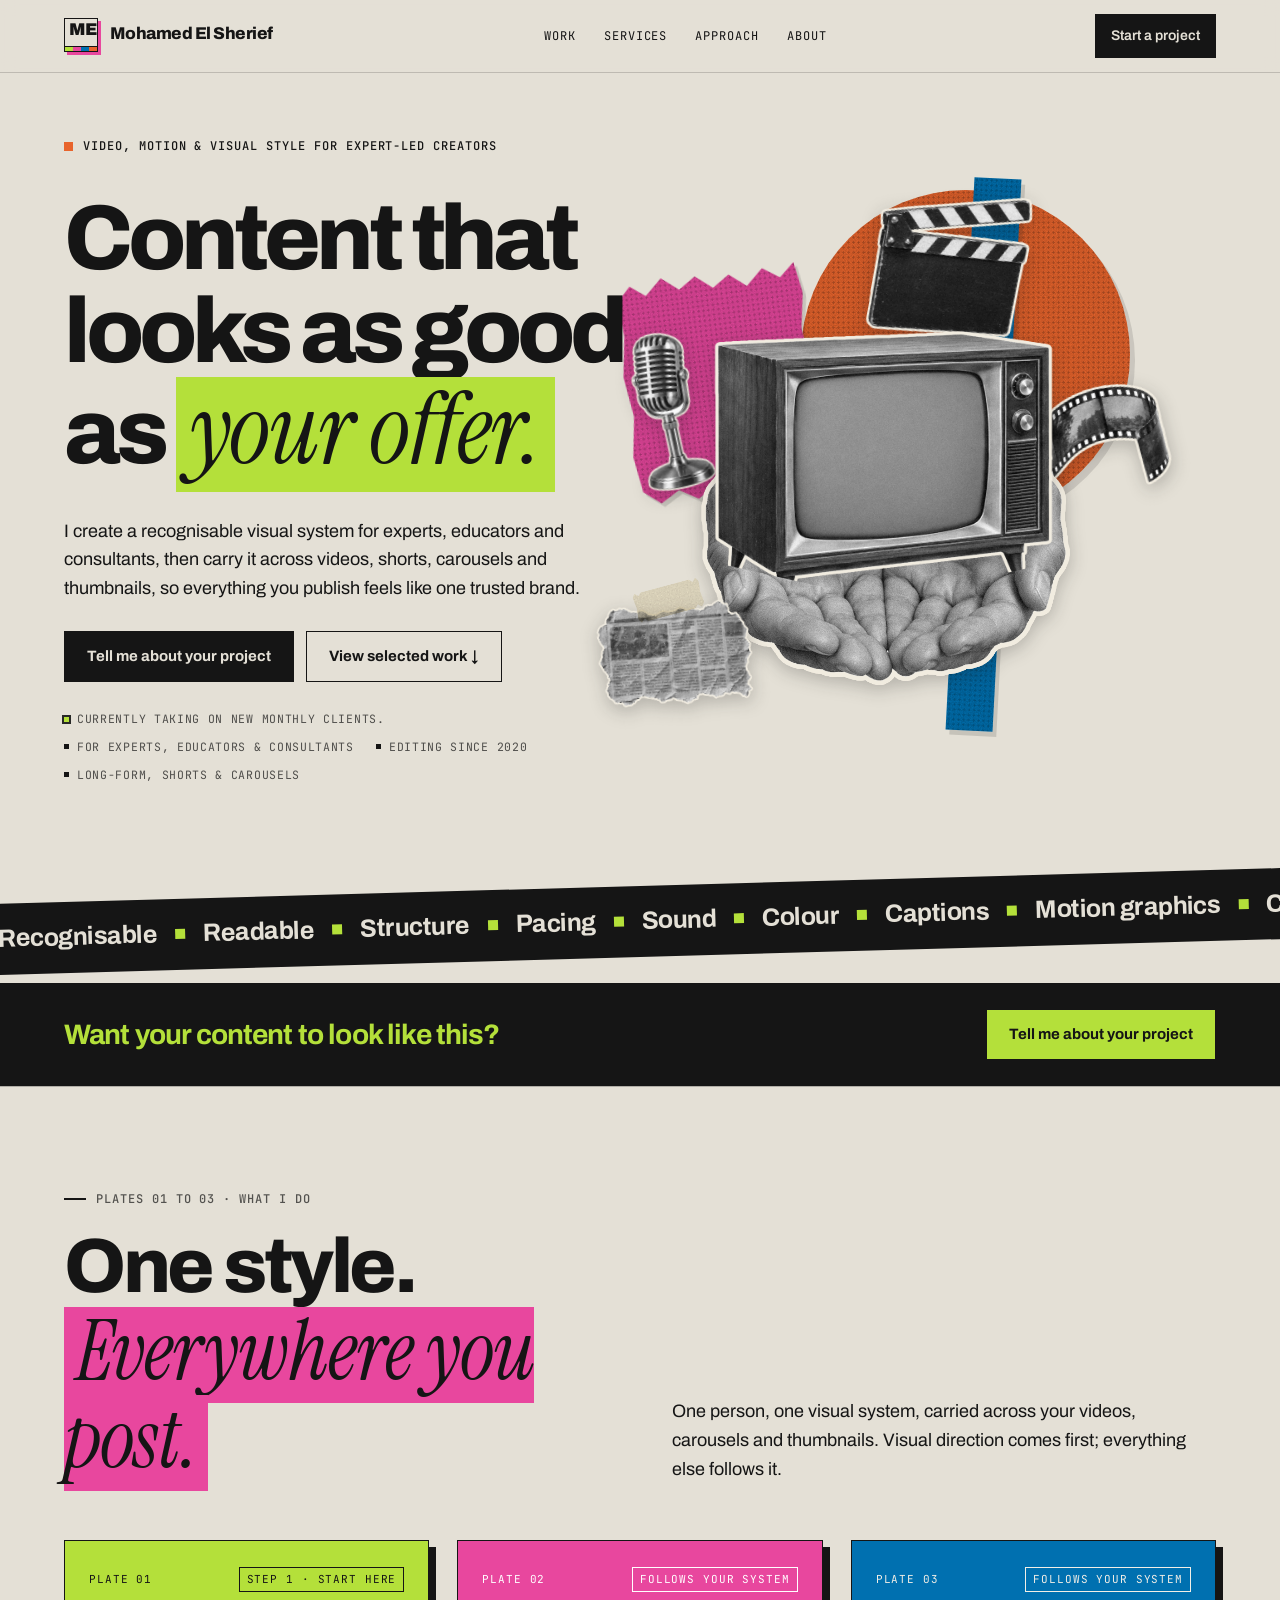
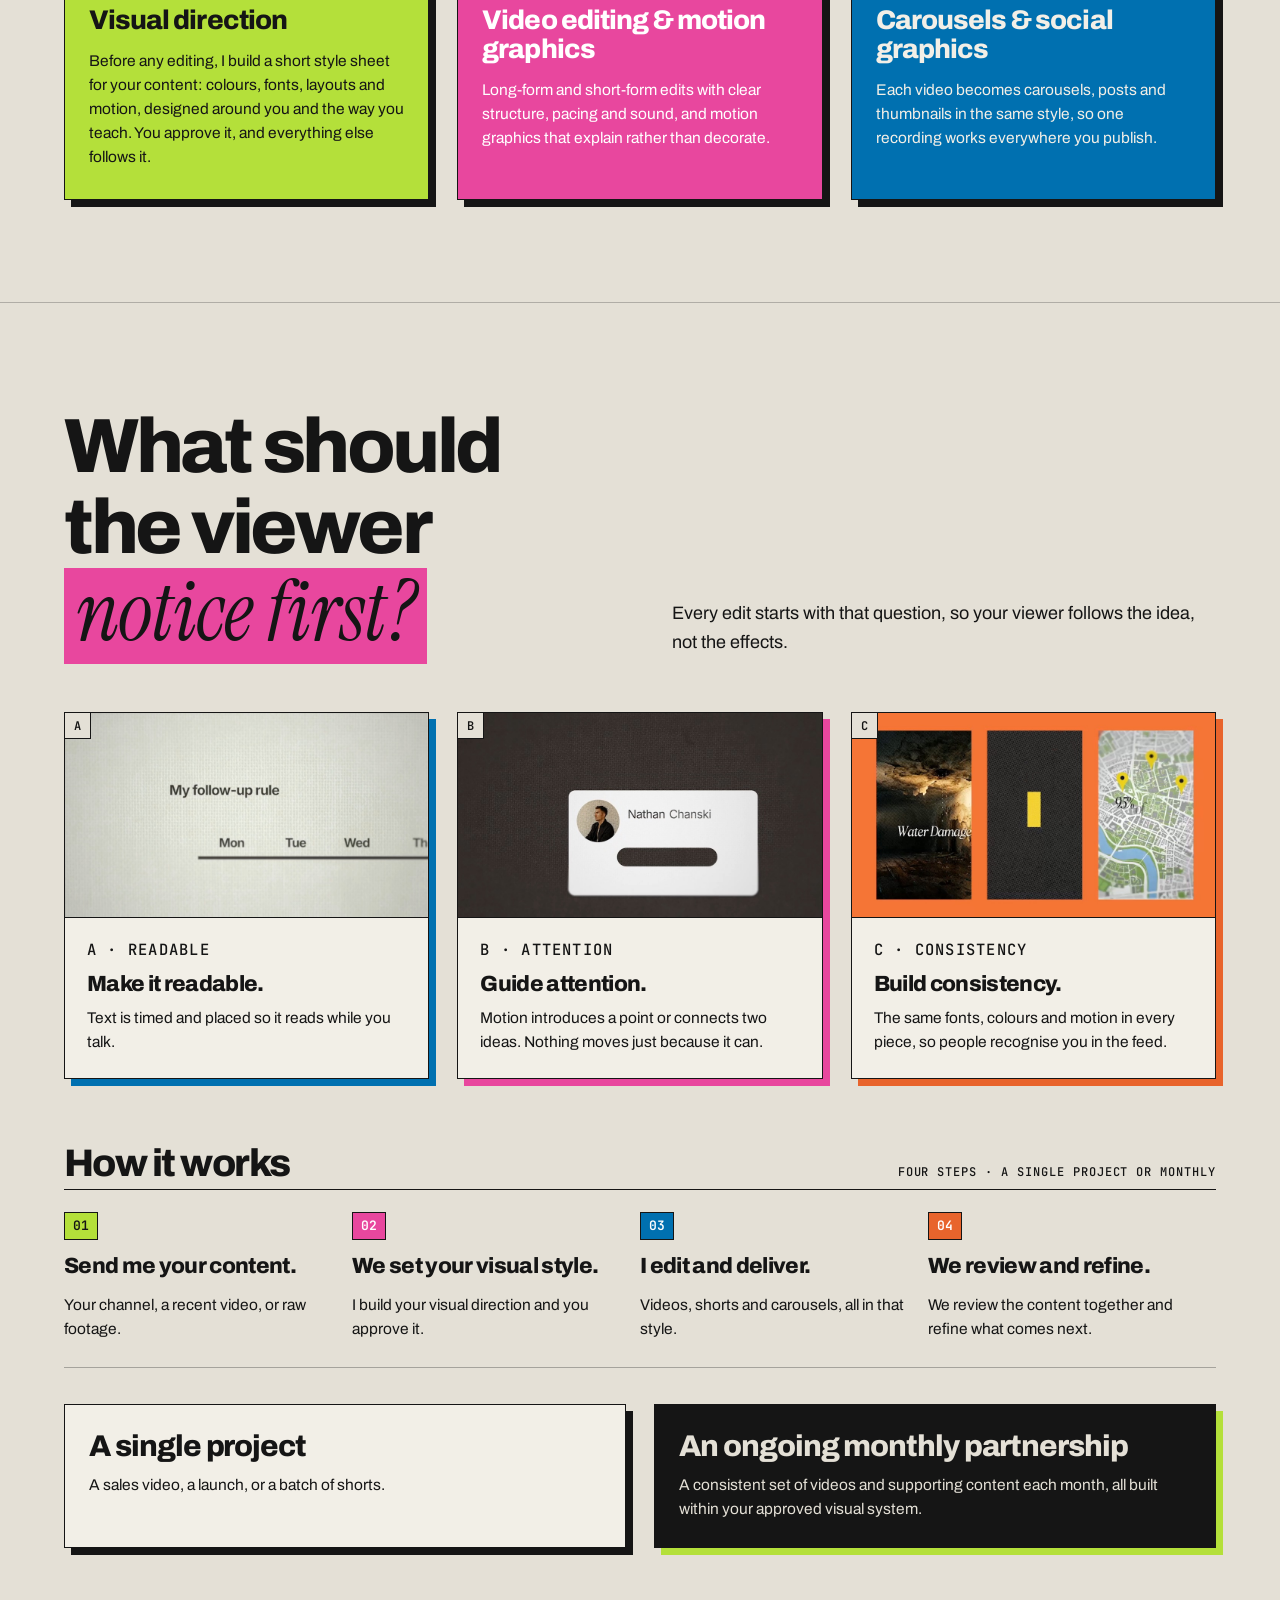
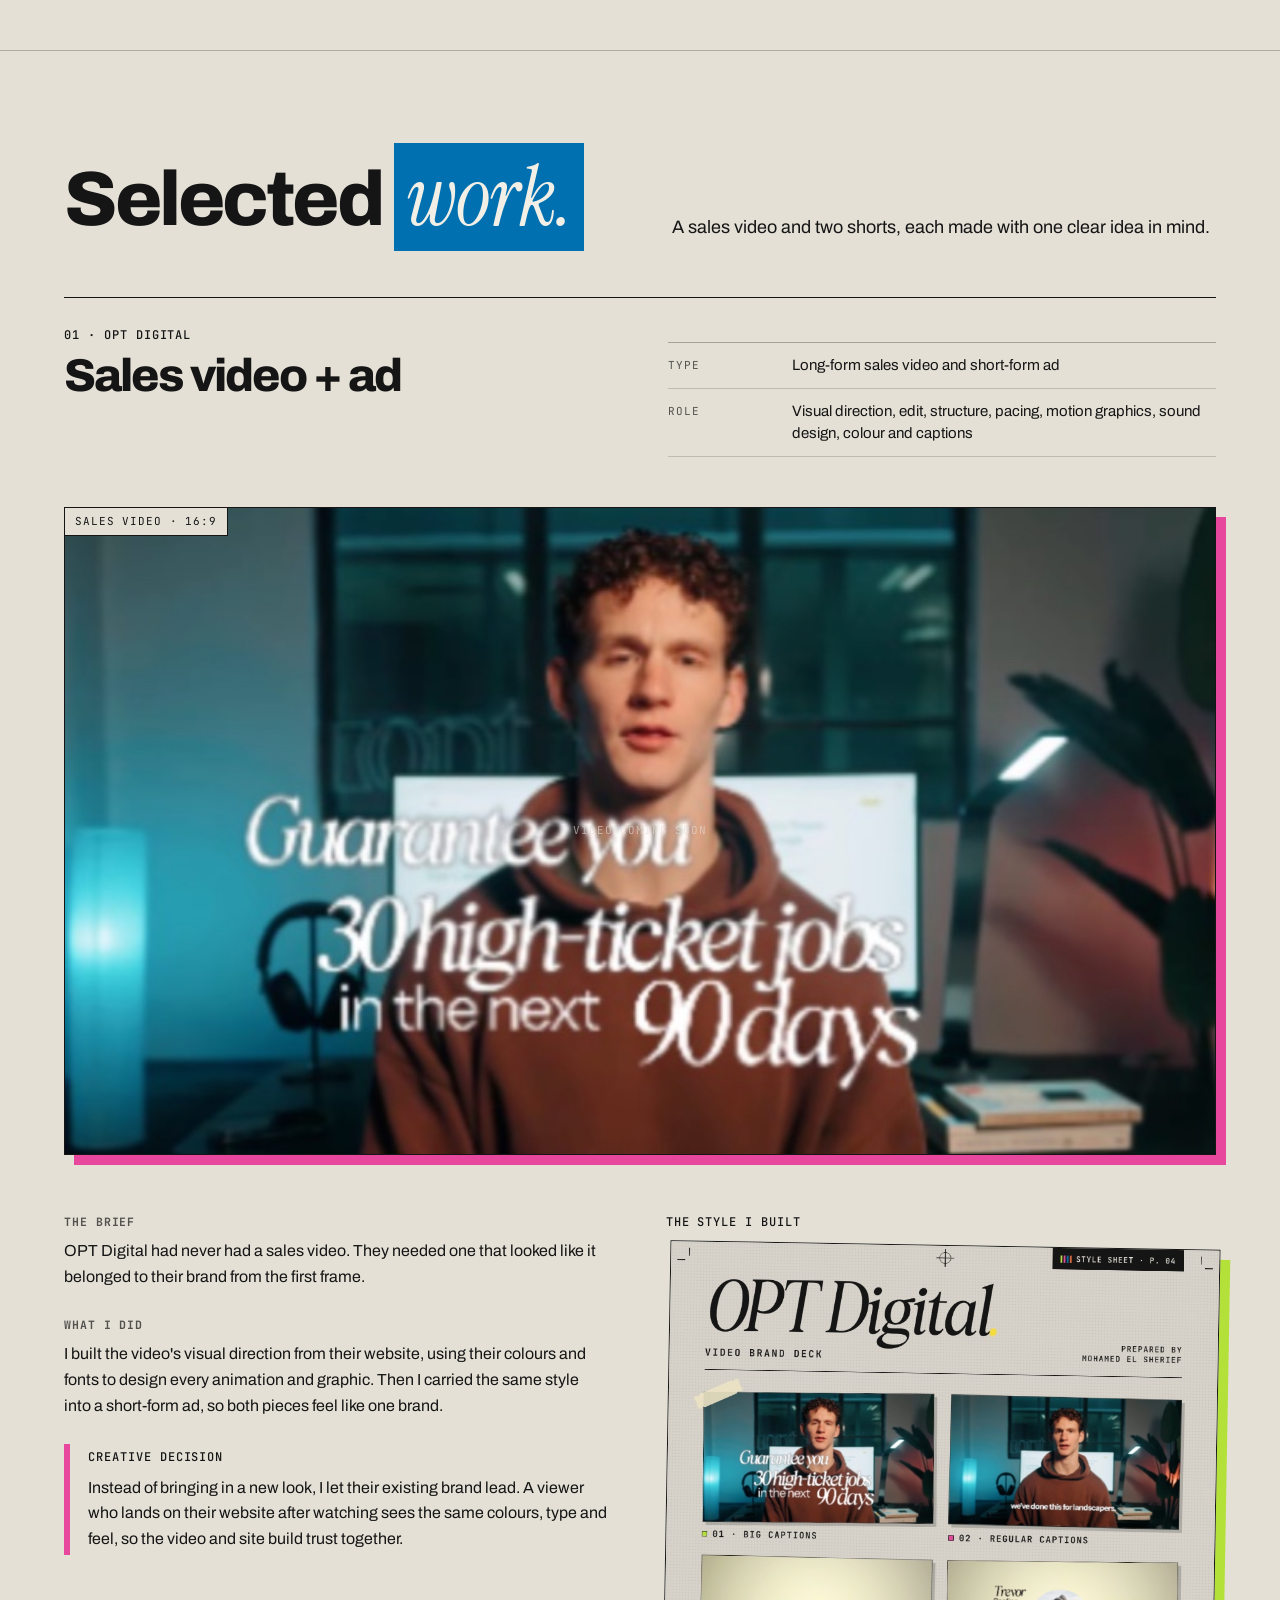
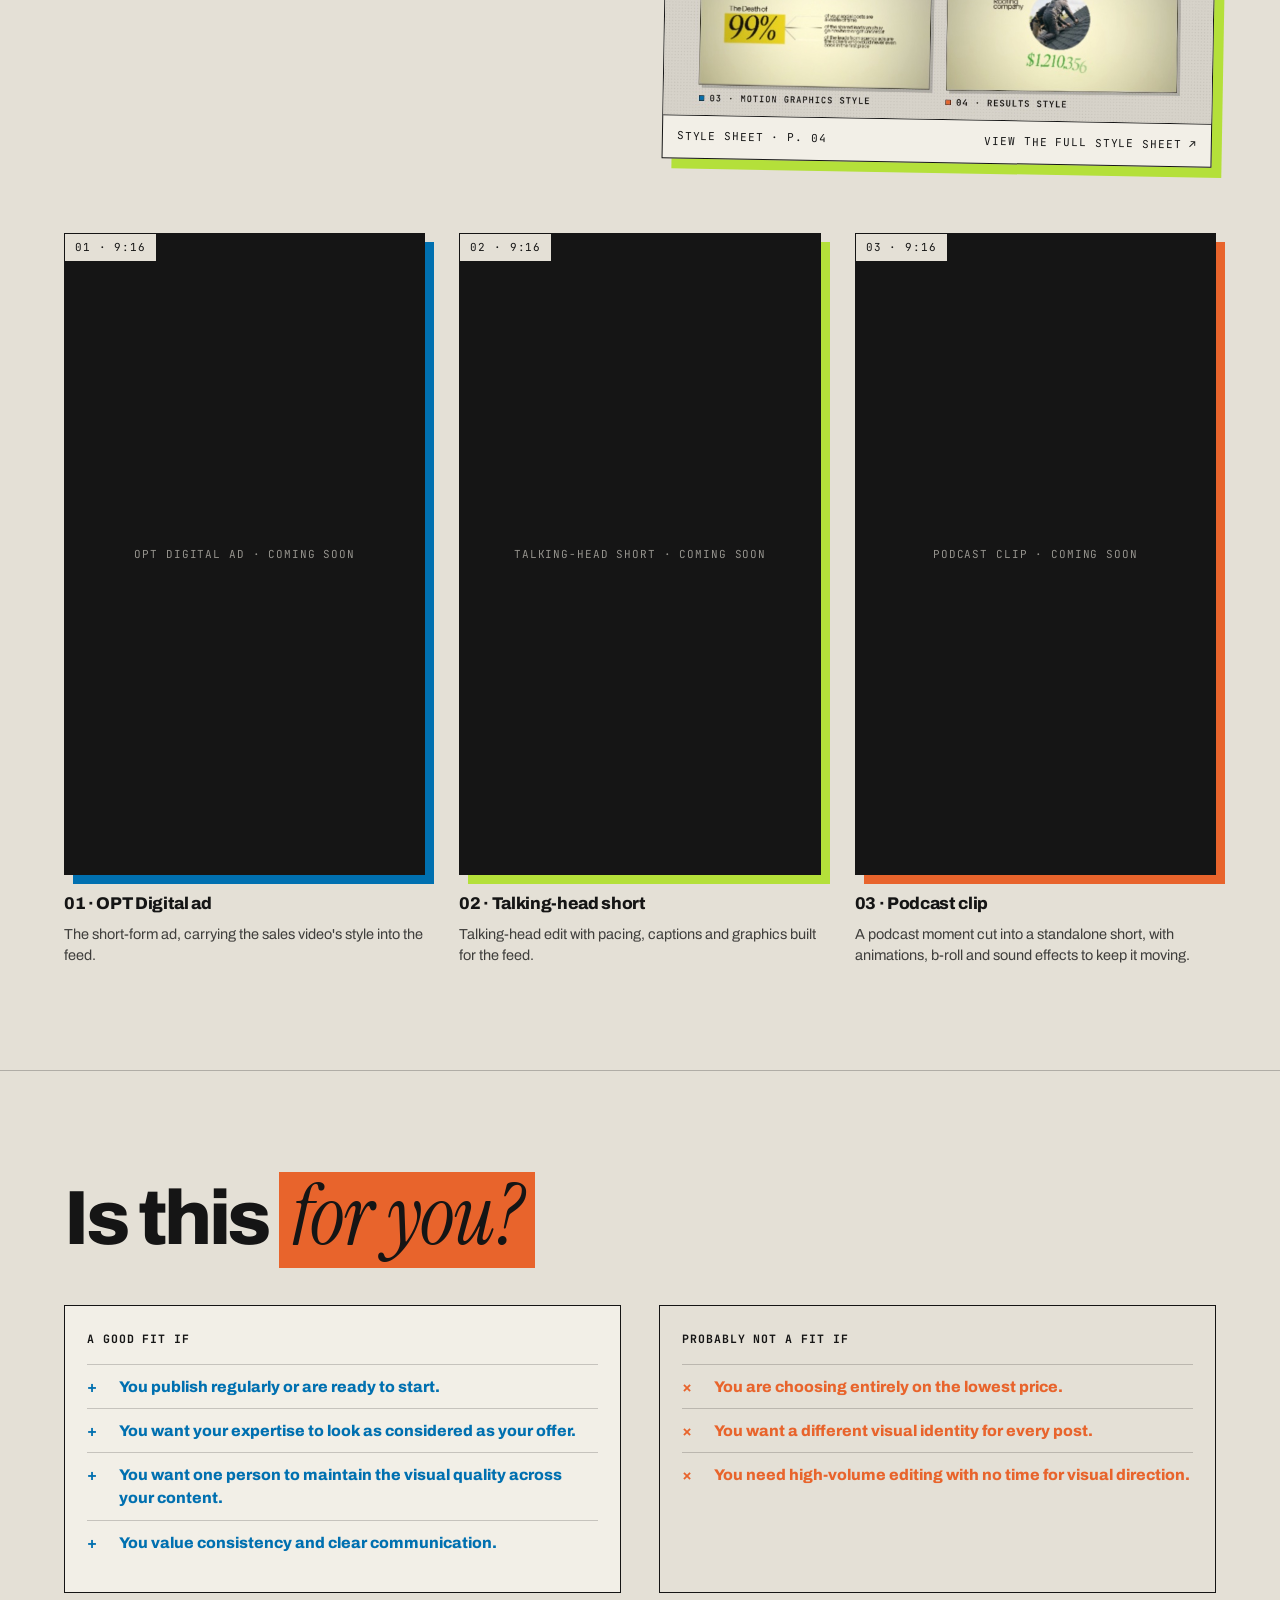
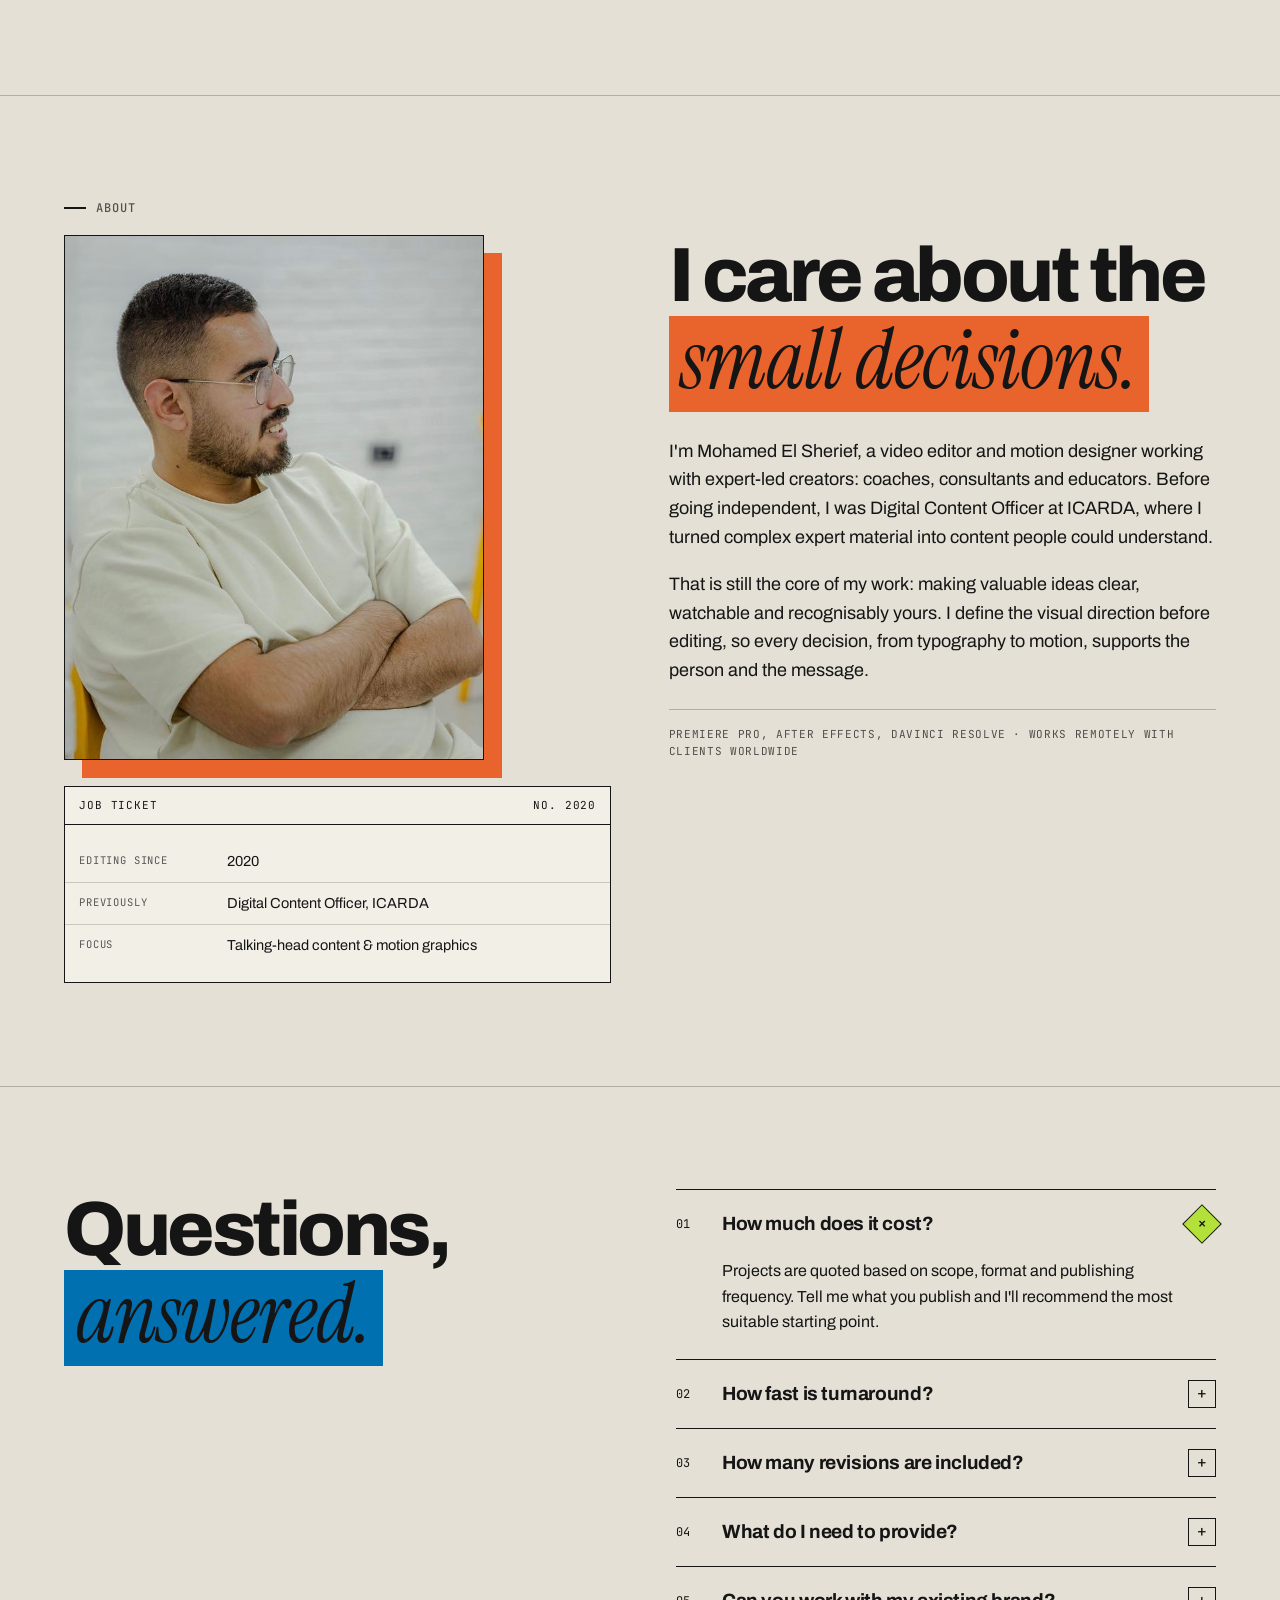
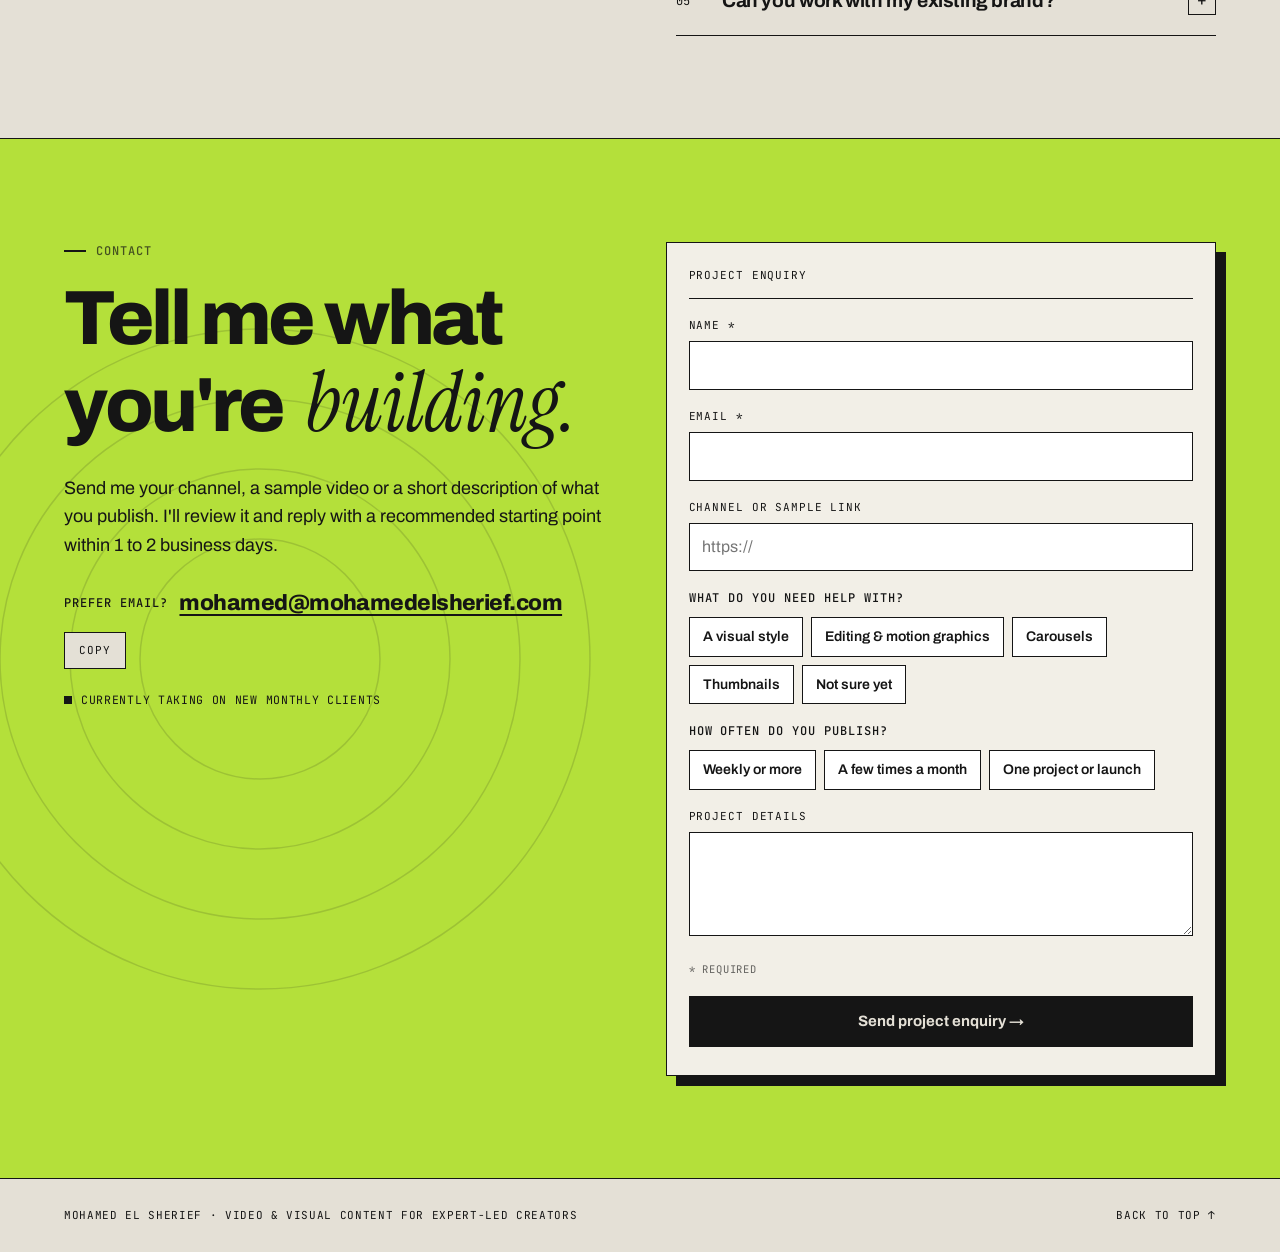
==== index.html @ b91a6406 "Rebuild portfolio to the 2026 design handoff Replaces the previous single-page design with the new o" ====
<!DOCTYPE html>
<html lang="en">
<head>
<meta charset="UTF-8">
<meta name="viewport" content="width=device-width, initial-scale=1">
<title>Mohamed El Sherief — Video, motion &amp; visual style for expert-led creators</title>
<meta name="description" content="I create a recognisable visual system for experts, educators and consultants, then carry it across videos, shorts, carousels and thumbnails.">
<meta name="theme-color" content="#E4E0D6">
<link rel="icon" href="favicon.svg" type="image/svg+xml">
<meta property="og:type" content="website">
<meta property="og:title" content="Mohamed El Sherief — Video &amp; visual content for expert-led creators">
<meta property="og:description" content="Content that looks as good as your offer.">

<link rel="preconnect" href="https://fonts.googleapis.com">
<link rel="preconnect" href="https://fonts.gstatic.com" crossorigin>
<link rel="stylesheet" href="https://fonts.googleapis.com/css2?family=Archivo:wght@400;500;600;700;800;900&family=Instrument+Serif:ital@0;1&family=JetBrains+Mono:wght@400;500;600&display=swap">

<style>
/* ============================================================
   TOKENS
   ============================================================ */
:root{
  --ink:#151515;
  --paper:#E4E0D6;
  --paper-light:#F2EFE7;
  --lime:#B4E03A;
  --pink:#E8479E;
  --blue:#0070B0;
  --orange:#E8642C;
  --white:#FFFFFF;

  --sans:'Archivo',system-ui,-apple-system,'Segoe UI',sans-serif;
  --serif:'Instrument Serif',Georgia,serif;
  --mono:'JetBrains Mono',ui-monospace,SFMono-Regular,Menlo,monospace;

  --maxw:1280px;
  --padx:clamp(20px,5vw,64px);
  --pady:clamp(64px,8vw,110px);
  --bd:1.5px solid var(--ink);
  --hair:1px solid rgba(21,21,21,.25);
}

/* ============================================================
   RESET
   ============================================================ */
*,*::before,*::after{box-sizing:border-box}
html{-webkit-text-size-adjust:100%;scroll-behavior:smooth}
body,h1,h2,h3,h4,p,figure,ul,ol,li,fieldset,legend{margin:0;padding:0}
ul,ol{list-style:none}
img,svg,video,iframe{display:block;max-width:100%}
button,input,textarea{font:inherit;color:inherit}
a{color:inherit;text-decoration:none}
body{
  background:var(--paper);
  color:var(--ink);
  font-family:var(--sans);
  font-size:16px;
  line-height:1.55;
  -webkit-font-smoothing:antialiased;
  overflow-x:hidden;
}
::selection{background:var(--lime);color:var(--ink)}
:focus-visible{outline:2px solid var(--blue);outline-offset:3px}

/* ============================================================
   PRIMITIVES
   ============================================================ */
.wrap{width:100%;max-width:var(--maxw);margin-inline:auto;padding-inline:var(--padx)}
.sect{padding-block:var(--pady);border-top:var(--hair);scroll-margin-top:70px}
.mono{font-family:var(--mono);font-size:12px;letter-spacing:.08em;text-transform:uppercase;font-weight:500}
.h2{font-weight:800;letter-spacing:-.045em;line-height:1.06;font-size:clamp(40px,6vw,86px);overflow-wrap:break-word}
.h3{font-weight:800;letter-spacing:-.035em;line-height:1.1}
.lede{font-size:clamp(15px,1.5vw,18px);line-height:1.6;max-width:62ch}
/* italic serif phrase on a highlighter band (ported from the design reference).
   display:inline keeps mixed-type headings wrapping in normal flow. */
.hl{font-family:var(--serif);font-style:italic;font-size:1.08em;font-weight:400;letter-spacing:-.01em;padding:0 .14em;display:inline}
.hl-lime{background:linear-gradient(180deg,transparent .12em,#B4E03A .12em,#B4E03A calc(100% - .02em),transparent calc(100% - .02em))}
.hl-pink{background:linear-gradient(180deg,transparent .12em,#E8479E .12em,#E8479E calc(100% - .02em),transparent calc(100% - .02em))}
.hl-orange{background:linear-gradient(180deg,transparent .12em,#E8642C .12em,#E8642C calc(100% - .02em),transparent calc(100% - .02em))}
.hl-blue{background:linear-gradient(180deg,transparent .12em,#0070B0 .12em,#0070B0 calc(100% - .02em),transparent calc(100% - .02em))}
.hl-solid-blue{background:var(--blue);color:var(--paper-light)}
.hl-plain{background:none}

/* responsive header CTA label */
.cta-short{display:none}
@media (max-width:759.98px){.cta-long{display:none}.cta-short{display:inline}}

.btn{display:inline-flex;align-items:center;justify-content:center;gap:8px;min-height:44px;padding:13px 22px;font-weight:700;font-size:15px;border:var(--bd);background:var(--ink);color:var(--paper);transition:background .18s,color .18s}
.btn:hover,.btn:focus-visible{background:var(--blue);color:var(--white)}
.btn-lime{background:var(--lime);color:var(--ink)}
.btn-lime:hover,.btn-lime:focus-visible{background:var(--paper);color:var(--ink)}
.btn-ghost{background:transparent;color:var(--ink)}
.btn-ghost:hover,.btn-ghost:focus-visible{background:var(--ink);color:var(--paper)}
a.ul{text-decoration:underline;text-underline-offset:3px;transition:color .18s}
a.ul:hover{color:var(--blue)}

/* ============================================================
   HEADER  (sticky, scroll-progress bar along the bottom edge)
   ============================================================ */
.hdr{position:sticky;top:0;z-index:50;background:rgba(228,224,214,.94);backdrop-filter:blur(8px);-webkit-backdrop-filter:blur(8px);border-bottom:1px solid rgba(21,21,21,.18)}
.hdr-in{max-width:var(--maxw);margin:0 auto;padding:14px var(--padx);display:flex;align-items:center;justify-content:space-between;gap:20px}
.brand{display:flex;align-items:center;gap:12px;min-width:0;padding:0 3px 3px 0}
.brand-name{font-weight:800;font-size:17px;letter-spacing:-.03em;white-space:nowrap}
/* ME block logo — paper square, ink rule, four brand bars (never reordered) */
.logo{flex-shrink:0;width:34px;height:34px;background:var(--paper);border:var(--bd);box-shadow:3px 3px 0 var(--pink);display:flex;flex-direction:column;justify-content:space-between;padding:4px 4px 0}
.logo b{font-weight:900;font-size:17px;letter-spacing:-.07em;line-height:.85;color:var(--ink)}
.logo .bars{display:flex;height:5px;margin:0 -4px;border-top:var(--bd)}
.logo .bars i{flex:1}
.logo .bars i:nth-child(1){background:var(--lime)}
.logo .bars i:nth-child(2){background:var(--pink)}
.logo .bars i:nth-child(3){background:var(--blue)}
.logo .bars i:nth-child(4){background:var(--orange)}
.nav{display:none;gap:28px;font-family:var(--mono);font-size:12px;letter-spacing:.08em;text-transform:uppercase}
.nav a{transition:color .18s}
.nav a:hover{color:var(--blue)}
.hdr-cta{flex-shrink:0;display:inline-flex;align-items:center;min-height:44px;padding:10px 16px;background:var(--ink);color:var(--paper);font-weight:600;font-size:14px;white-space:nowrap;transition:background .18s,color .18s}
.hdr-cta:hover,.hdr-cta:focus-visible{background:var(--blue);color:var(--white)}
.prog-track{position:absolute;left:0;bottom:-1px;height:3px;width:100%}
.prog{height:3px;width:0;background:linear-gradient(90deg,var(--lime) 0 25%,var(--pink) 25% 50%,var(--blue) 50% 75%,var(--orange) 75% 100%);background-size:100vw 100%}

/* ============================================================
   HERO
   ============================================================ */
.hero{padding:clamp(40px,5vw,64px) var(--padx) clamp(48px,6vw,80px)}
.hero-in{max-width:var(--maxw);margin:0 auto;display:grid;grid-template-columns:minmax(0,1fr);gap:clamp(24px,3vw,36px) clamp(8px,3vw,40px)}
.eyebrow{grid-column:1;grid-row:1;display:flex;align-items:center;gap:10px;color:var(--ink)}
.eyebrow::before{content:"";width:9px;height:9px;background:var(--orange);flex:none}
.hero h1{grid-column:1;grid-row:2;position:relative;z-index:2;font-weight:800;letter-spacing:-.055em;line-height:1.02;overflow-wrap:break-word;font-size:clamp(42px,8.5vw,92px)}
.hero-rest{grid-column:1;grid-row:4;display:flex;flex-direction:column;gap:28px}
.hero-actions{display:flex;flex-wrap:wrap;gap:12px}
.hero-meta{display:flex;flex-wrap:wrap;gap:10px 22px;font-family:var(--mono);font-size:11.5px;letter-spacing:.06em;text-transform:uppercase;color:rgba(21,21,21,.72)}
.hero-meta li{display:flex;align-items:center;gap:8px}
.hero-meta li::before{content:"";width:5px;height:5px;background:var(--ink);flex:none}
.hero-meta li.live::before{background:var(--lime);box-shadow:0 0 0 2px rgba(21,21,21,.9)}
/* collage: geometry ported verbatim from the design reference */
.collage{grid-column:1;grid-row:3;justify-self:center;max-width:360px}

/* ============================================================
   MARQUEE  (dark band, rotated -1.6deg, 38s loop)
   ============================================================ */
.mq-outer{overflow:hidden;padding:26px 0}
.mq-band{transform:rotate(-1.6deg);background:var(--ink);margin:0 -20px;padding:16px 0;overflow:hidden}
.mq-track{display:flex;width:max-content;animation:mq 38s linear infinite}
.mq-run{display:flex;align-items:center;flex:none}
.mq-run span{color:var(--paper);font-weight:700;font-size:clamp(17px,2vw,25px);letter-spacing:-.02em;padding:0 18px;white-space:nowrap}
.mq-run i{width:10px;height:10px;background:var(--lime);flex:none}
@keyframes mq{from{transform:translateX(0)}to{transform:translateX(-50%)}}

/* ============================================================
   CTA BAND
   ============================================================ */
.cta-band{background:var(--ink);color:var(--lime);padding:26px var(--padx)}
.cta-in{max-width:var(--maxw);margin:0 auto;display:flex;flex-wrap:wrap;align-items:center;justify-content:space-between;gap:16px 32px}
.cta-in p{margin:0;font-weight:700;font-size:clamp(20px,2.2vw,30px);letter-spacing:-.03em;line-height:1.15}

/* ============================================================
   SECTION HEAD  (shared: label + big heading + intro)
   ============================================================ */
.sect-head{display:grid;grid-template-columns:repeat(auto-fit,minmax(min(100%,420px),1fr));gap:28px 64px;align-items:end;margin-bottom:clamp(36px,4.5vw,56px)}
.sect-label{display:flex;align-items:center;gap:10px;margin-bottom:18px;color:rgba(21,21,21,.7)}
.sect-label::before{content:"";width:22px;height:2px;background:var(--ink)}

/* ============================================================
   SERVICES  (three plate cards)
   ============================================================ */
.plates{display:grid;grid-template-columns:repeat(auto-fit,minmax(min(100%,290px),1fr));gap:clamp(20px,2.5vw,28px)}
.plate{border:var(--bd);padding:26px 24px 30px;display:flex;flex-direction:column;gap:14px;min-width:0}
.plate-1{background:var(--lime);box-shadow:7px 7px 0 var(--ink)}
.plate-2{background:var(--pink);color:var(--white);box-shadow:7px 7px 0 var(--ink)}
.plate-3{background:var(--blue);color:var(--paper-light);box-shadow:7px 7px 0 var(--ink)}
.plate-top{display:flex;align-items:center;justify-content:space-between;gap:12px;font-family:var(--mono);font-size:11px;letter-spacing:.08em;text-transform:uppercase}
.plate-tag{border:1.5px solid currentColor;padding:3px 7px}
.plate h3{font-size:clamp(22px,2.2vw,27px);font-weight:800;letter-spacing:-.035em;line-height:1.08}
.plate p{font-size:15.5px;line-height:1.55}

/* ============================================================
   APPROACH  (A/B/C cards with in-view looping clips)
   ============================================================ */
.appr{display:grid;grid-template-columns:repeat(auto-fit,minmax(min(100%,280px),1fr));gap:clamp(20px,2.5vw,28px)}
.appr-card{border:var(--bd);background:var(--paper-light);display:flex;flex-direction:column;min-width:0}
.appr-card:nth-child(1){box-shadow:7px 7px 0 var(--blue)}
.appr-card:nth-child(2){box-shadow:7px 7px 0 var(--pink)}
.appr-card:nth-child(3){box-shadow:7px 7px 0 var(--orange)}
.appr-media{position:relative;aspect-ratio:16/9;overflow:hidden;background:var(--ink);border-bottom:var(--bd)}
.appr-media video,.appr-media img{width:100%;height:100%;object-fit:cover}
.appr-letter{position:absolute;left:0;top:0;z-index:2;width:26px;height:26px;display:grid;place-content:center;font-family:var(--mono);font-size:12px;font-weight:600;background:var(--paper);border-right:var(--bd);border-bottom:var(--bd)}
.appr-body{padding:20px 22px 24px;display:flex;flex-direction:column;gap:10px}
.appr-body h3{font-size:clamp(19px,1.8vw,22px);font-weight:800;letter-spacing:-.03em;line-height:1.1}
.appr-body p{font-size:15.5px;line-height:1.55}

/* ============================================================
   HOW IT WORKS  (four steps + engagement cards)
   ============================================================ */
.how-head{display:flex;justify-content:space-between;align-items:baseline;gap:16px;flex-wrap:wrap;margin-bottom:6px}
.how-head h3{font-weight:800;font-size:clamp(28px,3vw,40px);letter-spacing:-.04em;line-height:1.05}
.steps{display:grid;grid-template-columns:repeat(auto-fit,minmax(min(100%,180px),1fr));border-top:var(--bd)}
.steps li{padding:22px 22px 26px 0;display:flex;flex-direction:column;gap:14px;border-bottom:1px solid rgba(21,21,21,.3)}
.step-n{font-family:var(--mono);font-size:13px;font-weight:600;align-self:flex-start;border:1px solid var(--ink);padding:3px 8px}
.steps li:nth-child(1) .step-n{background:var(--lime)}
.steps li:nth-child(2) .step-n{background:var(--pink);color:var(--white)}
.steps li:nth-child(3) .step-n{background:var(--blue);color:var(--white)}
.steps li:nth-child(4) .step-n{background:var(--orange);color:var(--white)}
.steps h4{font-weight:800;font-size:22px;letter-spacing:-.03em;line-height:1.1}
.steps p{font-size:15.5px;line-height:1.55}
.engage{display:grid;grid-template-columns:repeat(auto-fit,minmax(min(100%,300px),1fr));gap:clamp(20px,2.5vw,28px);margin-top:clamp(24px,3vw,36px)}
.eng{border:var(--bd);padding:26px 24px;display:flex;flex-direction:column;gap:12px}
.eng-1{background:var(--paper-light);box-shadow:7px 7px 0 var(--ink)}
.eng-2{background:var(--ink);color:var(--paper);box-shadow:7px 7px 0 var(--lime)}
.eng h4{font-weight:800;font-size:clamp(24px,2.4vw,30px);letter-spacing:-.035em;line-height:1}
.eng p{font-size:15.5px;line-height:1.55}

/* ============================================================
   VIDEO SLOTS  (poster + play button; video loads only on click)
   ============================================================ */
.slot{position:relative;border:var(--bd);background:var(--ink);overflow:hidden;width:100%}
.slot-16{aspect-ratio:16/9}
.slot-9{aspect-ratio:9/16}
.sh-pink{box-shadow:10px 10px 0 var(--pink)}
.sh-blue{box-shadow:9px 9px 0 var(--blue)}
.sh-lime{box-shadow:9px 9px 0 var(--lime)}
.sh-orange{box-shadow:9px 9px 0 var(--orange)}
.slot img.poster,.slot video{position:absolute;inset:0;width:100%;height:100%;object-fit:cover}
.slot-tag{position:absolute;left:0;top:0;z-index:3;display:inline-flex;align-items:center;background:var(--paper);border-right:var(--bd);border-bottom:var(--bd);padding:5px 10px;font-family:var(--mono);font-size:11px;letter-spacing:.08em;text-transform:uppercase}
.slot-btn{position:absolute;inset:0;z-index:2;display:grid;place-content:center;width:100%;height:100%;background:transparent;border:0;cursor:pointer;padding:0}
.play{width:68px;height:68px;border-radius:50%;background:var(--paper);border:var(--bd);box-shadow:4px 4px 0 var(--ink);display:grid;place-content:center;transition:background .18s,box-shadow .18s,transform .18s}
.play::after{content:"";margin-left:5px;border-left:19px solid var(--ink);border-top:12px solid transparent;border-bottom:12px solid transparent}
.slot-btn:hover .play,.slot-btn:focus-visible .play{background:var(--blue);box-shadow:6px 6px 0 var(--ink);transform:translate(-1px,-1px)}
.slot-btn:hover .play::after,.slot-btn:focus-visible .play::after{border-left-color:var(--white)}
.slot-empty{position:absolute;inset:0;display:grid;place-content:center;gap:8px;text-align:center;padding:20px;color:rgba(228,224,214,.62);font-family:var(--mono);font-size:11px;letter-spacing:.08em;text-transform:uppercase}
.slot-fallback{position:absolute;left:50%;bottom:16px;transform:translateX(-50%);z-index:4;background:var(--paper);border:var(--bd);padding:8px 14px;font-weight:700;font-size:14px}
.slot-fallback:hover{background:var(--blue);color:var(--white)}

/* ============================================================
   SELECTED WORK
   ============================================================ */
.case-head{display:grid;grid-template-columns:repeat(auto-fit,minmax(min(100%,320px),1fr));gap:20px 56px;align-items:start;margin-bottom:clamp(24px,3vw,34px);padding-top:clamp(18px,2.5vw,28px);border-top:var(--bd)}
.case-title h3{font-weight:800;font-size:clamp(30px,3.6vw,46px);letter-spacing:-.04em;line-height:1.02;margin-top:8px}
.spec{border-top:1px solid rgba(21,21,21,.3)}
.spec div{display:grid;grid-template-columns:70px 1fr;gap:14px;padding:11px 0;border-bottom:1px solid rgba(21,21,21,.18);font-size:15px;line-height:1.5}
.spec dt{font-family:var(--mono);font-size:11px;letter-spacing:.08em;text-transform:uppercase;padding-top:3px;color:rgba(21,21,21,.7)}
.case-grid{display:grid;grid-template-columns:repeat(auto-fit,minmax(min(100%,340px),1fr));gap:clamp(32px,4vw,64px);margin-top:clamp(36px,4.5vw,60px);align-items:start}
.case-block+.case-block{margin-top:26px}
.case-block h4{font-family:var(--mono);font-size:11.5px;letter-spacing:.08em;text-transform:uppercase;margin-bottom:8px;color:rgba(21,21,21,.7)}
.case-block p{font-size:16px;line-height:1.6;max-width:60ch}
.decision{border-left:6px solid var(--pink);padding:4px 0 4px 18px;margin-top:26px}
.deck{display:block;transform:rotate(1deg);border:var(--bd);box-shadow:10px 10px 0 var(--lime);background:var(--paper-light);transition:transform .2s,box-shadow .2s}
.deck:hover{transform:rotate(0deg);box-shadow:12px 12px 0 var(--lime)}
.deck img{width:100%;height:auto;border-bottom:var(--bd)}
.deck-foot{display:flex;align-items:center;justify-content:space-between;gap:12px;padding:12px 14px;font-family:var(--mono);font-size:11px;letter-spacing:.08em;text-transform:uppercase}
.shorts{display:grid;grid-template-columns:repeat(auto-fit,minmax(min(100%,230px),1fr));gap:clamp(22px,3vw,34px);margin-top:clamp(44px,5.5vw,76px)}
.short-cap{margin-top:16px;display:flex;flex-direction:column;gap:6px}
.short-cap b{font-weight:800;font-size:17px;letter-spacing:-.02em}
.short-cap p{font-size:14.5px;line-height:1.5;color:rgba(21,21,21,.8)}

/* ============================================================
   GOOD FIT
   ============================================================ */
.fit-grid{display:grid;grid-template-columns:repeat(auto-fit,minmax(min(100%,320px),1fr));gap:clamp(24px,3vw,40px);margin-top:clamp(28px,3.5vw,44px)}
.fit-col{border:var(--bd);padding:24px 22px 28px;background:var(--paper-light)}
.fit-col.no{background:transparent}
.fit-col h3{font-family:var(--mono);font-size:11.5px;letter-spacing:.08em;text-transform:uppercase;margin-bottom:16px}
.fit-col li{display:grid;grid-template-columns:22px 1fr;gap:10px;padding:10px 0;border-top:1px solid rgba(21,21,21,.2);font-size:15.5px;line-height:1.5}
.fit-col li span{font-weight:800}
.fit-col.yes li span{color:var(--blue)}
.fit-col.no li span{color:var(--orange)}

/* ============================================================
   ABOUT
   ============================================================ */
.about-grid{display:grid;grid-template-columns:repeat(auto-fit,minmax(min(100%,300px),1fr));gap:clamp(32px,4.5vw,72px);align-items:start}
.portrait-wrap{position:relative;max-width:420px;width:100%}
.portrait-wrap::before{content:"";position:absolute;left:18px;top:18px;width:100%;height:100%;background:var(--orange);z-index:0}
.portrait{position:relative;z-index:1;aspect-ratio:4/5;border:var(--bd);background:var(--paper-light);overflow:hidden}
.portrait img{width:100%;height:100%;object-fit:cover}
.portrait-empty{position:absolute;inset:0;display:grid;place-content:center;gap:6px;text-align:center;font-family:var(--mono);font-size:11px;letter-spacing:.08em;text-transform:uppercase;color:rgba(21,21,21,.45)}
.ticket{margin-top:26px;border:var(--bd);background:var(--paper-light)}
.ticket-top{display:flex;align-items:center;justify-content:space-between;gap:12px;padding:10px 14px;border-bottom:var(--bd);font-family:var(--mono);font-size:11px;letter-spacing:.08em;text-transform:uppercase}
.ticket dl div{display:grid;grid-template-columns:96px 1fr;gap:12px;padding:10px 14px;border-bottom:1px solid rgba(21,21,21,.18);font-size:14.5px;line-height:1.45}
.ticket dl div:last-child{border-bottom:0}
.ticket dt{font-family:var(--mono);font-size:10.5px;letter-spacing:.08em;text-transform:uppercase;color:rgba(21,21,21,.7);padding-top:2px}
.about-copy p+p{margin-top:1em}
.about-foot{margin-top:24px;padding-top:16px;border-top:1px solid rgba(21,21,21,.25);font-family:var(--mono);font-size:11px;letter-spacing:.06em;text-transform:uppercase;color:rgba(21,21,21,.72)}

/* ============================================================
   FAQ  (accordion, one open at a time)
   ============================================================ */
.faq-grid{display:grid;grid-template-columns:repeat(auto-fit,minmax(min(100%,380px),1fr));gap:40px 72px;align-items:start}
.faq-list{border-top:var(--bd);min-width:0}
.faq-item{border-bottom:1px solid var(--ink)}
.faq-q{width:100%;display:grid;grid-template-columns:36px 1fr 28px;align-items:center;gap:10px;padding:20px 0;background:transparent;border:0;text-align:left;cursor:pointer;transition:color .18s}
.faq-q:hover{color:var(--blue)}
.faq-q .n{font-family:var(--mono);font-size:12px}
.faq-q .q{font-weight:700;font-size:clamp(17px,1.5vw,20px);letter-spacing:-.02em;line-height:1.3}
.faq-q .s{width:28px;height:28px;border:var(--bd);display:grid;place-content:center;font-family:var(--mono);font-size:16px;line-height:1;transition:transform .22s,background .18s}
.faq-item.open .faq-q .s{transform:rotate(45deg);background:var(--lime)}
.faq-a{display:none;padding:0 38px 24px 46px;font-size:16px;line-height:1.6;max-width:64ch}
.faq-item.open .faq-a{display:block}

/* ============================================================
   CONTACT  (lime, faint concentric circles)
   ============================================================ */
.contact{position:relative;background:var(--lime);border-top:var(--bd);overflow:hidden;padding-block:var(--pady)}
.rings{position:absolute;left:-120px;top:50%;transform:translateY(-50%);width:760px;height:760px;pointer-events:none;opacity:.14}
.rings circle{fill:none;stroke:var(--ink);stroke-width:1.5}
.contact-grid{position:relative;z-index:1;display:grid;grid-template-columns:repeat(auto-fit,minmax(min(100%,330px),1fr));gap:clamp(32px,4vw,64px);align-items:start}
.mailrow{margin-top:26px;display:flex;flex-wrap:wrap;align-items:center;gap:12px}
.mailrow a{font-weight:800;font-size:clamp(17px,1.8vw,22px);letter-spacing:-.025em;text-decoration:underline;text-underline-offset:4px}
.mailrow a:hover{color:var(--blue)}
.copy-btn{border:var(--bd);background:var(--paper);padding:9px 14px;font-family:var(--mono);font-size:11px;letter-spacing:.08em;text-transform:uppercase;cursor:pointer;transition:background .18s,color .18s}
.copy-btn:hover{background:var(--ink);color:var(--paper)}
.status{margin-top:22px;display:inline-flex;align-items:center;gap:9px;font-family:var(--mono);font-size:11.5px;letter-spacing:.06em;text-transform:uppercase}
.status::before{content:"";width:8px;height:8px;background:var(--ink)}
.form{border:var(--bd);background:var(--paper-light);box-shadow:10px 10px 0 var(--ink);padding:24px 22px 28px;display:flex;flex-direction:column;gap:18px;min-width:0}
.form-top{font-family:var(--mono);font-size:11px;letter-spacing:.08em;text-transform:uppercase;padding-bottom:14px;border-bottom:var(--bd)}
.field label{display:block;font-family:var(--mono);font-size:11px;letter-spacing:.08em;text-transform:uppercase;margin-bottom:7px}
.field input,.field textarea{width:100%;background:var(--white);border:var(--bd);padding:11px 12px;font-size:16px;border-radius:0}  /* 16px min: anything smaller makes iOS Safari zoom in on focus */
.field textarea{min-height:104px;resize:vertical;line-height:1.5}
.field input:focus,.field textarea:focus{outline:2px solid var(--blue);outline-offset:-2px}
.err{display:none;margin-top:6px;font-size:13px;font-weight:600;color:#B3005E}
.field.invalid .err{display:block}
.field.invalid input{border-color:#B3005E;box-shadow:0 0 0 1.5px #B3005E}
.chips{display:flex;flex-wrap:wrap;gap:8px}
.chip{border:var(--bd);background:var(--white);padding:8px 13px;font-size:14px;font-weight:600;cursor:pointer;transition:background .16s,color .16s,box-shadow .16s}
.chip:hover{background:var(--paper)}
.chip[aria-pressed="true"],.chip.on{background:var(--ink);color:var(--paper);box-shadow:3px 3px 0 var(--lime)}
.req{font-family:var(--mono);font-size:10.5px;letter-spacing:.08em;text-transform:uppercase;color:rgba(21,21,21,.65)}
.sent{border:var(--bd);background:var(--ink);color:var(--paper);box-shadow:10px 10px 0 var(--pink);padding:24px 22px 28px;display:none;flex-direction:column;gap:14px}
.sent.show{display:flex}
.form.hide{display:none}
.sent-tag{align-self:flex-start;background:var(--lime);color:var(--ink);border:1.5px solid var(--ink);padding:4px 9px;font-family:var(--mono);font-size:11px;letter-spacing:.08em;text-transform:uppercase}
.sent h3{font-weight:800;font-size:clamp(22px,2.4vw,30px);letter-spacing:-.035em;line-height:1.1}
.sent p{font-size:15px;line-height:1.6;color:rgba(228,224,214,.85)}
.sent a{text-decoration:underline}

/* ============================================================
   FOOTER
   ============================================================ */
.foot{border-top:var(--bd);background:var(--paper);padding:28px var(--padx)}
.foot-in{max-width:var(--maxw);margin:0 auto;display:flex;flex-wrap:wrap;align-items:center;justify-content:space-between;gap:14px 26px;font-family:var(--mono);font-size:11px;letter-spacing:.06em;text-transform:uppercase}
.foot-in a:hover{color:var(--blue)}

/* ============================================================
   STICKY MOBILE CTA  (mobile only, past hero, before contact)
   ============================================================ */
.sticky-cta{position:fixed;left:0;right:0;bottom:0;z-index:60;display:none;background:var(--ink);border-top:var(--bd);padding:10px 14px calc(10px + env(safe-area-inset-bottom,0px))}
.sticky-cta a{display:flex;align-items:center;justify-content:center;min-height:44px;background:var(--lime);color:var(--ink);font-weight:700;font-size:15px;border:1.5px solid var(--ink)}
body.sticky-on .sticky-cta{display:block}

/* ============================================================
   RESPONSIVE  (design breakpoints: 760 / 1000 / 1120)
   ============================================================ */
@media (max-width:759.98px){
  .brand-name{font-size:15px}
  .chip{min-height:40px}
  .hdr-cta{padding:10px 12px}
  .foot{padding-bottom:100px}
  .steps li{padding-right:0}
  .form{box-shadow:6px 6px 0 var(--ink)}
  .sent{box-shadow:6px 6px 0 var(--pink)}
  .plate,.appr-card{box-shadow:5px 5px 0 var(--ink)}
  .appr-card:nth-child(1){box-shadow:5px 5px 0 var(--blue)}
  .appr-card:nth-child(2){box-shadow:5px 5px 0 var(--pink)}
  .appr-card:nth-child(3){box-shadow:5px 5px 0 var(--orange)}
  .sh-pink{box-shadow:6px 6px 0 var(--pink)}
  .sh-blue{box-shadow:5px 5px 0 var(--blue)}
  .sh-lime{box-shadow:5px 5px 0 var(--lime)}
  .sh-orange{box-shadow:5px 5px 0 var(--orange)}
  .deck{box-shadow:6px 6px 0 var(--lime)}
  .portrait-wrap::before{left:12px;top:12px}
  .faq-a{padding-left:36px;padding-right:0}
  .rings{left:-260px;width:560px;height:560px}
}
@media (min-width:760px){
  .collage{max-width:480px}
}
@media (min-width:1000px){
  .nav{display:flex}
}
@media (min-width:1120px){
  .hero-in{grid-template-columns:minmax(0,1fr) minmax(0,1.12fr)}
  .hero h1{grid-column:1 / -1;max-width:50%}
  .collage{grid-column:2;grid-row:1 / span 3;justify-self:end;max-width:600px;margin-right:clamp(8px,3vw,40px)}
  .hero-rest{grid-row:3}
}

/* ============================================================
   REDUCED MOTION
   ============================================================ */
@media (prefers-reduced-motion:reduce){
  html{scroll-behavior:auto}
  .mq-track{animation:none}
  .collage [data-layer]{transform:none !important;transition:none}
  *,*::before,*::after{transition-duration:.001ms !important}
}
</style>
</head>
<body id="top">

<!-- ======================== HEADER ======================== -->
<header class="hdr">
  <div class="hdr-in">
    <a class="brand" href="#top" aria-label="Mohamed El Sherief — home">
      <span class="logo" aria-hidden="true">
        <b>ME</b>
        <span class="bars"><i></i><i></i><i></i><i></i></span>
      </span>
      <span class="brand-name">Mohamed El Sherief</span>
    </a>

    <nav class="nav" aria-label="Primary">
      <a href="#work">Work</a>
      <a href="#services">Services</a>
      <a href="#approach">Approach</a>
      <a href="#about">About</a>
    </nav>

    <a class="hdr-cta" href="#contact"><span class="cta-long">Start a project</span><span class="cta-short">Contact</span></a>
  </div>
  <div class="prog-track"><div class="prog" id="prog"></div></div>
</header>

<main>

<!-- ======================== HERO ======================== -->
<section class="hero" id="hero">
  <div class="hero-in">
    <p class="eyebrow mono">Video, motion &amp; visual style for expert-led creators</p>

    <h1>Content that looks as good as <span class="hl hl-lime">your offer.</span></h1>

    <div class="collage" aria-label="Cut paper collage: a vintage TV held in cupped hands" role="img" style="align-self:center;position:relative;z-index:1;width:100%;aspect-ratio:1/1">
      <div data-layer="1" style="position:absolute;left:36%;top:4%;width:56%;aspect-ratio:1/1;transition:transform .3s ease-out;will-change:transform">
        <div style="position:absolute;inset:0;border-radius:50%;background:#E8642C;overflow:hidden;box-shadow:5px 6px 0 rgba(21,21,21,.12)"><div style="position:absolute;inset:0;pointer-events:none;mix-blend-mode:multiply;background-image:radial-gradient(rgba(21,21,21,.22) 0.9px,transparent 1.4px),url('data:image/svg+xml,%3Csvg xmlns=%22http://www.w3.org/2000/svg%22 width=%22160%22 height=%22160%22%3E%3Cfilter id=%22n%22%3E%3CfeTurbulence type=%22fractalNoise%22 baseFrequency=%22.9%22 numOctaves=%223%22 stitchTiles=%22stitch%22/%3E%3CfeColorMatrix values=%220 0 0 0 0.08 0 0 0 0 0.08 0 0 0 0 0.08 0 0 0 .35 0%22/%3E%3C/filter%3E%3Crect width=%22100%25%22 height=%22100%25%22 filter=%22url(%23n)%22/%3E%3C/svg%3E');background-size:5px 5px,160px 160px"></div></div>
      </div>
      <div data-layer="2" style="position:absolute;left:6%;top:18%;width:32%;height:38%;transition:transform .3s ease-out;will-change:transform">
        <div style="position:absolute;inset:0;transform:rotate(-7deg);filter:drop-shadow(3px 4px 0 rgba(21,21,21,.14))"><div style="position:absolute;inset:0;background:#E8479E;clip-path:polygon(2% 8%,9% 2%,17% 7%,26% 0%,35% 6%,44% 1%,53% 7%,62% 2%,71% 8%,80% 1%,89% 6%,97% 0%,100% 14%,97% 30%,100% 47%,96% 63%,100% 80%,98% 95%,90% 100%,81% 94%,72% 100%,62% 95%,52% 100%,42% 94%,32% 100%,22% 95%,12% 100%,3% 94%,0% 78%,3% 60%,0% 42%,3% 24%)"><div style="position:absolute;inset:0;pointer-events:none;mix-blend-mode:multiply;background-image:radial-gradient(rgba(21,21,21,.22) 0.9px,transparent 1.4px),url('data:image/svg+xml,%3Csvg xmlns=%22http://www.w3.org/2000/svg%22 width=%22160%22 height=%22160%22%3E%3Cfilter id=%22n%22%3E%3CfeTurbulence type=%22fractalNoise%22 baseFrequency=%22.9%22 numOctaves=%223%22 stitchTiles=%22stitch%22/%3E%3CfeColorMatrix values=%220 0 0 0 0.08 0 0 0 0 0.08 0 0 0 0 0.08 0 0 0 .35 0%22/%3E%3C/filter%3E%3Crect width=%22100%25%22 height=%22100%25%22 filter=%22url(%23n)%22/%3E%3C/svg%3E');background-size:5px 5px,160px 160px"></div></div></div>
      </div>
      <div data-layer="3" style="position:absolute;left:63%;top:2%;width:8%;height:94%;transition:transform .3s ease-out;will-change:transform">
        <div style="position:absolute;inset:0;transform:rotate(3deg);background:#0070B0;overflow:hidden;box-shadow:4px 5px 0 rgba(21,21,21,.14)"><div style="position:absolute;inset:0;pointer-events:none;mix-blend-mode:multiply;background-image:radial-gradient(rgba(21,21,21,.22) 0.9px,transparent 1.4px),url('data:image/svg+xml,%3Csvg xmlns=%22http://www.w3.org/2000/svg%22 width=%22160%22 height=%22160%22%3E%3Cfilter id=%22n%22%3E%3CfeTurbulence type=%22fractalNoise%22 baseFrequency=%22.9%22 numOctaves=%223%22 stitchTiles=%22stitch%22/%3E%3CfeColorMatrix values=%220 0 0 0 0.08 0 0 0 0 0.08 0 0 0 0 0.08 0 0 0 .35 0%22/%3E%3C/filter%3E%3Crect width=%22100%25%22 height=%22100%25%22 filter=%22url(%23n)%22/%3E%3C/svg%3E');background-size:5px 5px,160px 160px"></div></div>
      </div>
      <div data-layer="4" style="position:absolute;left:44%;top:1%;width:34%;aspect-ratio:658/603;transition:transform .3s ease-out;will-change:transform">
        <img src="assets/hero/film-clapperboard.png" alt="" style="position:absolute;inset:0;width:100%;height:100%;display:block;transform:rotate(11deg);filter:drop-shadow(0 5px 9px rgba(21,21,21,.24))">
      </div>
      <div data-layer="5" style="position:absolute;left:3%;top:26%;width:21%;aspect-ratio:536/796;transition:transform .3s ease-out;will-change:transform">
        <img src="assets/hero/vintage-microphone.png" alt="" style="position:absolute;inset:0;width:100%;height:100%;display:block;transform:rotate(-12deg);filter:drop-shadow(0 5px 9px rgba(21,21,21,.24))">
      </div>
      <div data-layer="6" style="position:absolute;left:54%;top:32%;width:46%;aspect-ratio:838/565;transition:transform .3s ease-out;will-change:transform">
        <img src="assets/hero/film-strip.png" alt="" style="position:absolute;inset:0;width:100%;height:100%;display:block;transform:rotate(-14deg);filter:drop-shadow(0 5px 9px rgba(21,21,21,.24))">
      </div>
      <div data-layer="7" style="position:absolute;left:3%;top:24%;width:94%;height:73%;transition:transform .3s ease-out;will-change:transform">
        <img src="assets/hero/cupped-hands.png" alt="" style="position:absolute;left:0;top:11.7%;width:100%;aspect-ratio:1020/687;display:block;clip-path:polygon(0 30%,100% 30%,100% 100%,0 100%);filter:drop-shadow(0 5px 9px rgba(21,21,21,.24))">
        <img src="assets/hero/vintage-tv.png" alt="" style="position:absolute;left:15.5%;top:0;width:69%;aspect-ratio:918/768;display:block;filter:drop-shadow(0 5px 9px rgba(21,21,21,.24))">
        <img src="assets/hero/cupped-hands.png" alt="" style="position:absolute;left:0;top:11.7%;width:100%;aspect-ratio:1020/687;display:block;clip-path:polygon(0 58%,22% 56%,40% 62%,50% 70%,60% 62%,78% 56%,100% 58%,100% 100%,0 100%)">
      </div>
      <div data-layer="8" style="position:absolute;left:0;top:73%;width:29%;aspect-ratio:574/387;transition:transform .3s ease-out;will-change:transform">
        <div style="position:absolute;inset:0;transform:rotate(-6deg)">
          <img src="assets/hero/torn-newspaper.png" alt="" style="position:absolute;inset:0;width:100%;height:100%;display:block;filter:drop-shadow(0 5px 9px rgba(21,21,21,.24))">
          <div style="position:absolute;left:30%;top:-10%;width:40%;height:26%;transform:rotate(-9deg);background:rgba(238,228,198,.88);clip-path:polygon(0 12%,4% 0,9% 10%,14% 0,86% 0,91% 12%,96% 0,100% 14%,98% 50%,100% 86%,95% 100%,90% 88%,85% 100%,14% 100%,9% 88%,4% 100%,0 86%,2% 50%);mix-blend-mode:multiply"><div style="position:absolute;inset:0;background-image:url('data:image/svg+xml,%3Csvg xmlns=%22http://www.w3.org/2000/svg%22 width=%22160%22 height=%22160%22%3E%3Cfilter id=%22n%22%3E%3CfeTurbulence type=%22fractalNoise%22 baseFrequency=%22.9%22 numOctaves=%223%22 stitchTiles=%22stitch%22/%3E%3CfeColorMatrix values=%220 0 0 0 0.08 0 0 0 0 0.08 0 0 0 0 0.08 0 0 0 .35 0%22/%3E%3C/filter%3E%3Crect width=%22100%25%22 height=%22100%25%22 filter=%22url(%23n)%22/%3E%3C/svg%3E');opacity:.8"></div></div>
        </div>
      </div>

    </div>

    <div class="hero-rest">
      <p class="lede">I create a recognisable visual system for experts, educators and consultants, then carry it across videos, shorts, carousels and thumbnails, so everything you publish feels like one trusted brand.</p>
      <div class="hero-actions">
        <a class="btn" href="#contact">Tell me about your project</a>
        <a class="btn btn-ghost" href="#work">View selected work ↓</a>
      </div>
      <ul class="hero-meta">
        <li class="live">Currently taking on new monthly clients.</li>
        <li>For experts, educators &amp; consultants</li>
        <li>Editing since 2020</li>
        <li>Long-form, shorts &amp; carousels</li>
      </ul>
    </div>
  </div>
</section>

<!-- ======================== MARQUEE ======================== -->
<div class="mq-outer" aria-hidden="true">
  <div class="mq-band">
    <div class="mq-track" id="mq"></div>
  </div>
</div>

<!-- ======================== CTA BAND ======================== -->
<section class="cta-band">
  <div class="cta-in">
    <p>Want your content to look like this?</p>
    <a class="btn btn-lime" href="#contact">Tell me about your project</a>
  </div>
</section>

<!-- ======================== SERVICES ======================== -->
<section class="sect" id="services">
  <div class="wrap">
    <div class="sect-head">
      <div>
        <p class="sect-label mono">Plates 01 to 03 · What I do</p>
        <h2 class="h2">One style. <span class="hl hl-pink">Everywhere you post.</span></h2>
      </div>
      <p class="lede">One person, one visual system, carried across your videos, carousels and thumbnails. Visual direction comes first; everything else follows it.</p>
    </div>

    <div class="plates">
      <article class="plate plate-1">
        <div class="plate-top"><span>Plate 01</span><span class="plate-tag">Step 1 · Start here</span></div>
        <h3>Visual direction</h3>
        <p>Before any editing, I build a short style sheet for your content: colours, fonts, layouts and motion, designed around you and the way you teach. You approve it, and everything else follows it.</p>
      </article>
      <article class="plate plate-2">
        <div class="plate-top"><span>Plate 02</span><span class="plate-tag">Follows your system</span></div>
        <h3>Video editing &amp; motion graphics</h3>
        <p>Long-form and short-form edits with clear structure, pacing and sound, and motion graphics that explain rather than decorate.</p>
      </article>
      <article class="plate plate-3">
        <div class="plate-top"><span>Plate 03</span><span class="plate-tag">Follows your system</span></div>
        <h3>Carousels &amp; social graphics</h3>
        <p>Each video becomes carousels, posts and thumbnails in the same style, so one recording works everywhere you publish.</p>
      </article>
    </div>
  </div>
</section>

<!-- ======================== APPROACH (+ HOW IT WORKS) ======================== -->
<section class="sect" id="approach">
  <div class="wrap">
    <div class="sect-head">
      <h2 class="h2">What should the viewer <span class="hl hl-pink">notice first?</span></h2>
      <p class="lede">Every edit starts with that question, so your viewer follows the idea, not the effects.</p>
    </div>

    <div class="appr">
      <article class="appr-card">
        <div class="appr-media" data-clip="assets/clips/a-readable.mp4" data-poster="assets/clips/a-readable-poster.jpg">
          <span class="appr-letter">A</span>
          <img src="assets/clips/a-readable-poster.jpg" alt="" loading="lazy" width="960" height="540">
        </div>
        <div class="appr-body">
          <p class="mono">A · Readable</p>
          <h3>Make it readable.</h3>
          <p>Text is timed and placed so it reads while you talk.</p>
        </div>
      </article>
      <article class="appr-card">
        <div class="appr-media" data-clip="assets/clips/b-attention.mp4" data-poster="assets/clips/b-attention-poster.jpg">
          <span class="appr-letter">B</span>
          <img src="assets/clips/b-attention-poster.jpg" alt="" loading="lazy" width="960" height="540">
        </div>
        <div class="appr-body">
          <p class="mono">B · Attention</p>
          <h3>Guide attention.</h3>
          <p>Motion introduces a point or connects two ideas. Nothing moves just because it can.</p>
        </div>
      </article>
      <article class="appr-card">
        <div class="appr-media" data-clip="assets/clips/c-consistency.mp4" data-poster="assets/clips/c-consistency-poster.jpg">
          <span class="appr-letter">C</span>
          <img src="assets/clips/c-consistency-poster.jpg" alt="" loading="lazy" width="960" height="540">
        </div>
        <div class="appr-body">
          <p class="mono">C · Consistency</p>
          <h3>Build consistency.</h3>
          <p>The same fonts, colours and motion in every piece, so people recognise you in the feed.</p>
        </div>
      </article>
    </div>

    <div style="margin-top:clamp(40px,5vw,64px)">
      <div class="how-head">
        <h3>How it works</h3>
        <p class="mono">Four steps · A single project or monthly</p>
      </div>
      <ol class="steps">
        <li><span class="step-n">01</span><h4>Send me your content.</h4><p>Your channel, a recent video, or raw footage.</p></li>
        <li><span class="step-n">02</span><h4>We set your visual style.</h4><p>I build your visual direction and you approve it.</p></li>
        <li><span class="step-n">03</span><h4>I edit and deliver.</h4><p>Videos, shorts and carousels, all in that style.</p></li>
        <li><span class="step-n">04</span><h4>We review and refine.</h4><p>We review the content together and refine what comes next.</p></li>
      </ol>
      <div class="engage">
        <article class="eng eng-1">
          <h4>A single project</h4>
          <p>A sales video, a launch, or a batch of shorts.</p>
        </article>
        <article class="eng eng-2">
          <h4>An ongoing monthly partnership</h4>
          <p>A consistent set of videos and supporting content each month, all built within your approved visual system.</p>
        </article>
      </div>
    </div>
  </div>
</section>

<!-- ======================== SELECTED WORK ======================== -->
<section class="sect" id="work">
  <div class="wrap">
    <div class="sect-head">
      <h2 class="h2">Selected <span class="hl hl-solid-blue">work.</span></h2>
      <p class="lede">A sales video and two shorts, each made with one clear idea in mind.</p>
    </div>

    <div class="case-head">
      <div class="case-title">
        <p class="mono">01 · OPT Digital</p>
        <h3>Sales video + ad</h3>
      </div>
      <dl class="spec">
        <div><dt>Type</dt><dd>Long-form sales video and short-form ad</dd></div>
        <div><dt>Role</dt><dd>Visual direction, edit, structure, pacing, motion graphics, sound design, colour and captions</dd></div>
      </dl>
    </div>

    <!-- 16:9 sales video. Drop a file path or URL into data-video to make it playable. -->
    <div class="slot slot-16 sh-pink" data-video="" data-poster="assets/opt/frame-01.jpg" data-label="Sales video">
      <span class="slot-tag">Sales video · 16:9</span>
    </div>

    <div class="case-grid">
      <div>
        <div class="case-block">
          <h4>The brief</h4>
          <p>OPT Digital had never had a sales video. They needed one that looked like it belonged to their brand from the first frame.</p>
        </div>
        <div class="case-block">
          <h4>What I did</h4>
          <p>I built the video's visual direction from their website, using their colours and fonts to design every animation and graphic. Then I carried the same style into a short-form ad, so both pieces feel like one brand.</p>
        </div>
        <div class="decision">
          <h4 class="mono" style="margin-bottom:8px">Creative decision</h4>
          <p style="font-size:16px;line-height:1.6;max-width:60ch">Instead of bringing in a new look, I let their existing brand lead. A viewer who lands on their website after watching sees the same colours, type and feel, so the video and site build trust together.</p>
        </div>
      </div>

      <div>
        <p class="mono" style="margin-bottom:14px">The style I built</p>
        <!-- The style sheet ("OPT Digital Brand Deck") was not included in the handoff.
             Add its URL as the href here to make this preview a link. -->
        <figure class="deck">
          <img src="assets/opt/deck-preview.jpg" alt="Preview of the OPT Digital style sheet" loading="lazy" width="900" height="777">
          <figcaption class="deck-foot">
            <span>Style sheet · p. 04</span>
            <span>View the full style sheet ↗</span>
          </figcaption>
        </figure>
      </div>
    </div>

    <!-- Three 9:16 slots. Add data-video and data-poster to each when the files are ready. -->
    <div class="shorts">
      <article>
        <div class="slot slot-9 sh-blue" data-video="" data-poster="" data-label="OPT Digital ad">
          <span class="slot-tag">01 · 9:16</span>
        </div>
        <div class="short-cap">
          <b>01 · OPT Digital ad</b>
          <p>The short-form ad, carrying the sales video's style into the feed.</p>
        </div>
      </article>
      <article>
        <div class="slot slot-9 sh-lime" data-video="" data-poster="" data-label="Talking-head short">
          <span class="slot-tag">02 · 9:16</span>
        </div>
        <div class="short-cap">
          <b>02 · Talking-head short</b>
          <p>Talking-head edit with pacing, captions and graphics built for the feed.</p>
        </div>
      </article>
      <article>
        <div class="slot slot-9 sh-orange" data-video="" data-poster="" data-label="Podcast clip">
          <span class="slot-tag">03 · 9:16</span>
        </div>
        <div class="short-cap">
          <b>03 · Podcast clip</b>
          <p>A podcast moment cut into a standalone short, with animations, b-roll and sound effects to keep it moving.</p>
        </div>
      </article>
    </div>
  </div>
</section>

<!-- ======================== GOOD FIT ======================== -->
<section class="sect" id="fit">
  <div class="wrap">
    <h2 class="h2">Is this <span class="hl hl-orange">for you?</span></h2>
    <div class="fit-grid">
      <div class="fit-col yes">
        <h3>A good fit if</h3>
        <ul>
          <li><span>+</span><span>You publish regularly or are ready to start.</span></li>
          <li><span>+</span><span>You want your expertise to look as considered as your offer.</span></li>
          <li><span>+</span><span>You want one person to maintain the visual quality across your content.</span></li>
          <li><span>+</span><span>You value consistency and clear communication.</span></li>
        </ul>
      </div>
      <div class="fit-col no">
        <h3>Probably not a fit if</h3>
        <ul>
          <li><span>×</span><span>You are choosing entirely on the lowest price.</span></li>
          <li><span>×</span><span>You want a different visual identity for every post.</span></li>
          <li><span>×</span><span>You need high-volume editing with no time for visual direction.</span></li>
        </ul>
      </div>
    </div>
  </div>
</section>

<!-- ======================== ABOUT ======================== -->
<section class="sect" id="about">
  <div class="wrap">
    <p class="sect-label mono">About</p>
    <div class="about-grid">
      <div>
        <div class="portrait-wrap">
          <div class="portrait">
            <img src="about.jpg" alt="Mohamed El Sherief" loading="lazy" width="620" height="776">
          </div>
        </div>
        <div class="ticket">
          <div class="ticket-top"><span>Job ticket</span><span>No. 2020</span></div>
          <dl>
            <div><dt>Editing since</dt><dd>2020</dd></div>
            <div><dt>Previously</dt><dd>Digital Content Officer, ICARDA</dd></div>
            <div><dt>Focus</dt><dd>Talking-head content &amp; motion graphics</dd></div>
          </dl>
        </div>
      </div>
      <div class="about-copy">
        <h2 class="h2">I care about the <span class="hl hl-orange">small decisions.</span></h2>
        <div style="margin-top:clamp(22px,3vw,32px)">
          <p class="lede">I'm Mohamed El Sherief, a video editor and motion designer working with expert-led creators: coaches, consultants and educators. Before going independent, I was Digital Content Officer at ICARDA, where I turned complex expert material into content people could understand.</p>
          <p class="lede" style="margin-top:1em">That is still the core of my work: making valuable ideas clear, watchable and recognisably yours. I define the visual direction before editing, so every decision, from typography to motion, supports the person and the message.</p>
        </div>
        <p class="about-foot">Premiere Pro, After Effects, DaVinci Resolve · Works remotely with clients worldwide</p>
      </div>
    </div>
  </div>
</section>

<!-- ======================== FAQ ======================== -->
<section class="sect" id="faq">
  <div class="wrap">
    <div class="faq-grid">
      <h2 class="h2">Questions, <span class="hl hl-blue">answered.</span></h2>
      <div class="faq-list" id="faq-list">

        <div class="faq-item open">
          <button class="faq-q" aria-expanded="true"><span class="n">01</span><span class="q">How much does it cost?</span><span class="s" aria-hidden="true">+</span></button>
          <div class="faq-a"><p>Projects are quoted based on scope, format and publishing frequency. Tell me what you publish and I'll recommend the most suitable starting point.</p></div>
        </div>

        <div class="faq-item">
          <button class="faq-q" aria-expanded="false"><span class="n">02</span><span class="q">How fast is turnaround?</span><span class="s" aria-hidden="true">+</span></button>
          <div class="faq-a"><p>Shorts are delivered within 3 days. Long-form usually takes 3 to 5 days, depending on length and how much motion graphics it needs. If a project needs more time, I'll tell you before we start.</p></div>
        </div>

        <div class="faq-item">
          <button class="faq-q" aria-expanded="false"><span class="n">03</span><span class="q">How many revisions are included?</span><span class="s" aria-hidden="true">+</span></button>
          <div class="faq-a"><p>In our first month together, revisions are unlimited while we find your style. Once your style is set, each video includes one round of revisions.</p></div>
        </div>

        <div class="faq-item">
          <button class="faq-q" aria-expanded="false"><span class="n">04</span><span class="q">What do I need to provide?</span><span class="s" aria-hidden="true">+</span></button>
          <div class="faq-a"><p>Your raw footage, any brand assets you already have, and a few videos you like the look of. If you don't have brand assets yet, that's what the visual direction is for.</p></div>
        </div>

        <div class="faq-item">
          <button class="faq-q" aria-expanded="false"><span class="n">05</span><span class="q">Can you work with my existing brand?</span><span class="s" aria-hidden="true">+</span></button>
          <div class="faq-a"><p>Yes. If you already have colours and fonts, I build the video style around them rather than replacing them.</p></div>
        </div>

      </div>
    </div>
  </div>
</section>

<!-- ======================== CONTACT ======================== -->
<section class="contact" id="contact">
  <svg class="rings" viewBox="0 0 760 760" aria-hidden="true" focusable="false">
    <circle cx="380" cy="380" r="120"/><circle cx="380" cy="380" r="190"/>
    <circle cx="380" cy="380" r="260"/><circle cx="380" cy="380" r="330"/>
  </svg>
  <div class="wrap">
    <div class="contact-grid">
      <div>
        <p class="sect-label mono">Contact</p>
        <h2 class="h2">Tell me what you're <span class="hl hl-plain">building.</span></h2>
        <p class="lede" style="margin-top:clamp(18px,2.4vw,26px)">Send me your channel, a sample video or a short description of what you publish. I'll review it and reply with a recommended starting point within 1 to 2 business days.</p>

        <div class="mailrow">
          <span class="mono">Prefer email?</span>
          <a href="mailto:mohamed@mohamedelsherief.com">mohamed@mohamedelsherief.com</a>
          <button class="copy-btn" type="button" id="copy-email" data-email="mohamed@mohamedelsherief.com">Copy</button>
        </div>

        <p class="status">Currently taking on new monthly clients</p>
      </div>

      <div>
        <form class="form" id="enquiry" novalidate>
          <p class="form-top">Project enquiry</p>

          <div class="field" id="f-name">
            <label for="name">Name *</label>
            <input id="name" name="name" type="text" autocomplete="name" required>
            <p class="err">Please add your name.</p>
          </div>

          <div class="field" id="f-email">
            <label for="email">Email *</label>
            <input id="email" name="email" type="email" autocomplete="email" required>
            <p class="err">Please add a valid email address.</p>
          </div>

          <div class="field">
            <label for="link">Channel or sample link</label>
            <input id="link" name="link" type="url" inputmode="url" placeholder="https://">
          </div>

          <fieldset style="border:0;padding:0;min-width:0">
            <legend class="mono" style="margin-bottom:9px">What do you need help with?</legend>
            <div class="chips" id="help-chips" data-mode="multi">
              <button class="chip" type="button" aria-pressed="false">A visual style</button>
              <button class="chip" type="button" aria-pressed="false">Editing &amp; motion graphics</button>
              <button class="chip" type="button" aria-pressed="false">Carousels</button>
              <button class="chip" type="button" aria-pressed="false">Thumbnails</button>
              <button class="chip" type="button" aria-pressed="false">Not sure yet</button>
            </div>
          </fieldset>

          <fieldset style="border:0;padding:0;min-width:0">
            <legend class="mono" style="margin-bottom:9px">How often do you publish?</legend>
            <div class="chips" id="freq-chips" data-mode="single">
              <button class="chip" type="button" aria-pressed="false">Weekly or more</button>
              <button class="chip" type="button" aria-pressed="false">A few times a month</button>
              <button class="chip" type="button" aria-pressed="false">One project or launch</button>
            </div>
          </fieldset>

          <div class="field">
            <label for="details">Project details</label>
            <textarea id="details" name="details"></textarea>
          </div>

          <p class="req">* Required</p>
          <button class="btn" type="submit">Send project enquiry →</button>
        </form>

        <div class="sent" id="sent" role="status" aria-live="polite">
          <span class="sent-tag">Enquiry ready</span>
          <h3>Thanks, <span id="sent-name">there</span>.</h3>
          <p>Your enquiry has opened in your email app, ready to send. If nothing opened, email <a href="mailto:mohamed@mohamedelsherief.com">mohamed@mohamedelsherief.com</a> and I'll reply within 1 to 2 business days.</p>
          <button class="btn btn-lime" type="button" id="edit-enquiry" style="align-self:flex-start">Edit enquiry</button>
        </div>
      </div>
    </div>
  </div>
</section>

</main>

<!-- ======================== FOOTER ======================== -->
<footer class="foot">
  <div class="foot-in">
    <p>Mohamed El Sherief · Video &amp; visual content for expert-led creators</p>
    <a href="#top">Back to top ↑</a>
  </div>
</footer>

<!-- sticky CTA: mobile only, after the hero, hidden once contact is in view -->
<div class="sticky-cta"><a href="#contact">Tell me about your project</a></div>

<script>
(function () {
  'use strict';
  var EMAIL = 'mohamed@mohamedelsherief.com';
  var $  = function (s, c) { return (c || document).querySelector(s); };
  var $$ = function (s, c) { return Array.prototype.slice.call((c || document).querySelectorAll(s)); };
  var reduce = window.matchMedia ? window.matchMedia('(prefers-reduced-motion: reduce)') : null;

  /* ---------------- marquee (lime dot between each word, 38s loop) ---------------- */
  var WORDS = ['Recognisable','Readable','Structure','Pacing','Sound','Colour','Captions','Motion graphics','Carousels','Thumbnails'];
  var mq = $('#mq');
  if (mq) {
    var run = function () {
      var d = document.createElement('div');
      d.className = 'mq-run';
      WORDS.forEach(function (w) {
        var s = document.createElement('span'); s.textContent = w; d.appendChild(s);
        var i = document.createElement('i'); d.appendChild(i);
      });
      return d;
    };
    mq.appendChild(run());
    mq.appendChild(run());   /* second copy makes the -50% loop seamless */
  }

  /* ---------------- scroll progress + sticky mobile CTA ---------------- */
  var prog = $('#prog'), hero = $('#hero'), contact = $('#contact');
  var onScroll = function () {
    var h = document.documentElement;
    var max = h.scrollHeight - window.innerHeight;
    if (prog) prog.style.width = (max > 0 ? Math.min(100, (window.scrollY / max) * 100) : 0) + '%';
    var pastHero = hero ? hero.getBoundingClientRect().bottom < 0 : false;
    var contactVisible = contact ? contact.getBoundingClientRect().top < window.innerHeight * 0.9 : false;
    document.body.classList.toggle('sticky-on', window.innerWidth < 760 && pastHero && !contactVisible);
  };
  window.addEventListener('scroll', onScroll, { passive: true });
  window.addEventListener('resize', onScroll);
  onScroll();

  /* ---------------- hero collage parallax ---------------- */
  var layers = $$('.collage [data-layer]');
  var depth = { 1:2, 2:3, 3:4, 4:4, 5:5, 6:5, 7:7, 8:9 };
  var pm = { x: 0, y: 0 }, raf = 0;
  var paint = function () {
    raf = 0;
    var off = reduce && reduce.matches;
    var sy = Math.max(-1, Math.min(1, window.scrollY / 600));
    layers.forEach(function (el) {
      var d = depth[el.getAttribute('data-layer')] || 3;
      el.style.transform = off ? '' :
        'translate3d(' + (-pm.x * d).toFixed(2) + 'px,' + (-pm.y * d - sy * d * 1.2).toFixed(2) + 'px,0)';
    });
  };
  var queue = function () { if (!raf) raf = requestAnimationFrame(paint); };
  window.addEventListener('pointermove', function (e) {
    pm.x = e.clientX / window.innerWidth * 2 - 1;
    pm.y = e.clientY / window.innerHeight * 2 - 1;
    queue();
  }, { passive: true });
  window.addEventListener('scroll', queue, { passive: true });
  if (reduce && reduce.addEventListener) reduce.addEventListener('change', queue);
  queue();

  /* ---------------- approach clips: muted loops, play only while on screen ---------------- */
  var media = $$('.appr-media[data-clip]');
  if ('IntersectionObserver' in window) {
    var io = new IntersectionObserver(function (entries) {
      entries.forEach(function (en) {
        var box = en.target, v = box.querySelector('video');
        if (en.isIntersecting) {
          if (!v) {
            v = document.createElement('video');
            v.src = box.getAttribute('data-clip');
            v.poster = box.getAttribute('data-poster') || '';
            v.muted = true; v.loop = true; v.playsInline = true;
            v.setAttribute('muted',''); v.setAttribute('playsinline','');
            v.preload = 'none'; v.tabIndex = -1; v.setAttribute('aria-hidden','true');
            box.appendChild(v);
          }
          if (!(reduce && reduce.matches)) v.play().catch(function () {});
        } else if (v) { v.pause(); }
      });
    }, { threshold: 0.35 });
    media.forEach(function (m) { io.observe(m); });
  }

  /* ---------------- video slots: poster + play, video loads only on click ---------------- */
  $$('.slot').forEach(function (slot) {
    var src = (slot.getAttribute('data-video') || '').trim();
    var poster = (slot.getAttribute('data-poster') || '').trim();
    var label = slot.getAttribute('data-label') || 'video';

    if (poster) {
      var img = document.createElement('img');
      img.className = 'poster'; img.src = poster; img.alt = ''; img.loading = 'lazy';
      slot.appendChild(img);
    }
    if (!src) {
      var note = document.createElement('p');
      note.className = 'slot-empty';
      note.textContent = poster ? 'Video coming soon' : label + ' · coming soon';
      slot.appendChild(note);
      return;                                   /* nothing to play yet */
    }

    var btn = document.createElement('button');
    btn.className = 'slot-btn'; btn.type = 'button';
    btn.setAttribute('aria-label', 'Play ' + label);
    btn.innerHTML = '<span class="play" aria-hidden="true"></span>';
    slot.appendChild(btn);

    btn.addEventListener('click', function () {
      var v = document.createElement('video');
      v.src = src; v.controls = true; v.autoplay = true; v.playsInline = true;
      v.setAttribute('playsinline',''); v.preload = 'metadata';
      if (poster) v.poster = poster;
      /* if the file will not load, keep the poster and offer a direct link */
      v.addEventListener('error', function () {
        v.remove();
        if (!slot.querySelector('.slot-fallback')) {
          var a = document.createElement('a');
          a.className = 'slot-fallback'; a.href = src;
          a.target = '_blank'; a.rel = 'noopener noreferrer';
          a.textContent = 'Watch ↗';
          slot.appendChild(a);
        }
        btn.style.display = '';
      });
      btn.style.display = 'none';
      slot.appendChild(v);
      v.play().catch(function () {});
    });
  });

  /* ---------------- FAQ: one open at a time ---------------- */
  $$('#faq-list .faq-q').forEach(function (btn) {
    btn.addEventListener('click', function () {
      var item = btn.parentNode, isOpen = item.classList.contains('open');
      $$('#faq-list .faq-item').forEach(function (it) {
        it.classList.remove('open');
        it.querySelector('.faq-q').setAttribute('aria-expanded', 'false');
      });
      if (!isOpen) { item.classList.add('open'); btn.setAttribute('aria-expanded', 'true'); }
    });
  });

  /* ---------------- chips ---------------- */
  $$('.chips').forEach(function (group) {
    var single = group.getAttribute('data-mode') === 'single';
    $$('.chip', group).forEach(function (chip) {
      chip.addEventListener('click', function () {
        var on = chip.getAttribute('aria-pressed') === 'true';
        if (single) $$('.chip', group).forEach(function (c) { c.setAttribute('aria-pressed', 'false'); });
        chip.setAttribute('aria-pressed', on && single ? 'false' : String(!on));
      });
    });
  });
  var picked = function (sel) {
    return $$('.chip[aria-pressed="true"]', $(sel)).map(function (c) { return c.textContent.trim(); });
  };

  /* ---------------- copy email ---------------- */
  var copy = $('#copy-email');
  if (copy) {
    copy.addEventListener('click', function () {
      var done = function () {
        copy.textContent = 'Copied';
        clearTimeout(copy._t);
        copy._t = setTimeout(function () { copy.textContent = 'Copy'; }, 1800);
      };
      if (navigator.clipboard) navigator.clipboard.writeText(EMAIL).then(done, done);
      else done();
    });
  }

  /* ---------------- enquiry form -> pre-filled mail draft ---------------- */
  var form = $('#enquiry'), sent = $('#sent'), sentName = $('#sent-name');
  if (form) {
    form.addEventListener('submit', function (e) {
      e.preventDefault();
      var name = form.name.value.trim();
      var email = form.email.value.trim();
      var ok = true;

      var fName = $('#f-name'), fEmail = $('#f-email');
      fName.classList.toggle('invalid', !name); if (!name) ok = false;
      var emailOk = /^[^\s@]+@[^\s@]+\.[^\s@]+$/.test(email);
      fEmail.classList.toggle('invalid', !emailOk); if (!emailOk) ok = false;
      if (!ok) { (!name ? form.name : form.email).focus(); return; }

      var help = picked('#help-chips'), freq = picked('#freq-chips');
      var body = [
        'Name: ' + name,
        'Email: ' + email,
        'Channel or sample: ' + (form.link.value.trim() || '—'),
        'Help with: ' + (help.length ? help.join(', ') : '—'),
        'Publishes: ' + (freq.length ? freq[0] : '—'),
        '',
        form.details.value.trim() || '(no further details)'
      ].join('\n');

      window.location.href = 'mailto:' + EMAIL +
        '?subject=' + encodeURIComponent('Project enquiry — ' + name) +
        '&body=' + encodeURIComponent(body);

      sentName.textContent = name;
      form.classList.add('hide');
      sent.classList.add('show');
    });
  }
  var edit = $('#edit-enquiry');
  if (edit) {
    edit.addEventListener('click', function () {
      sent.classList.remove('show');
      form.classList.remove('hide');
      form.name.focus();
    });
  }
})();
</script>

</body>
</html>
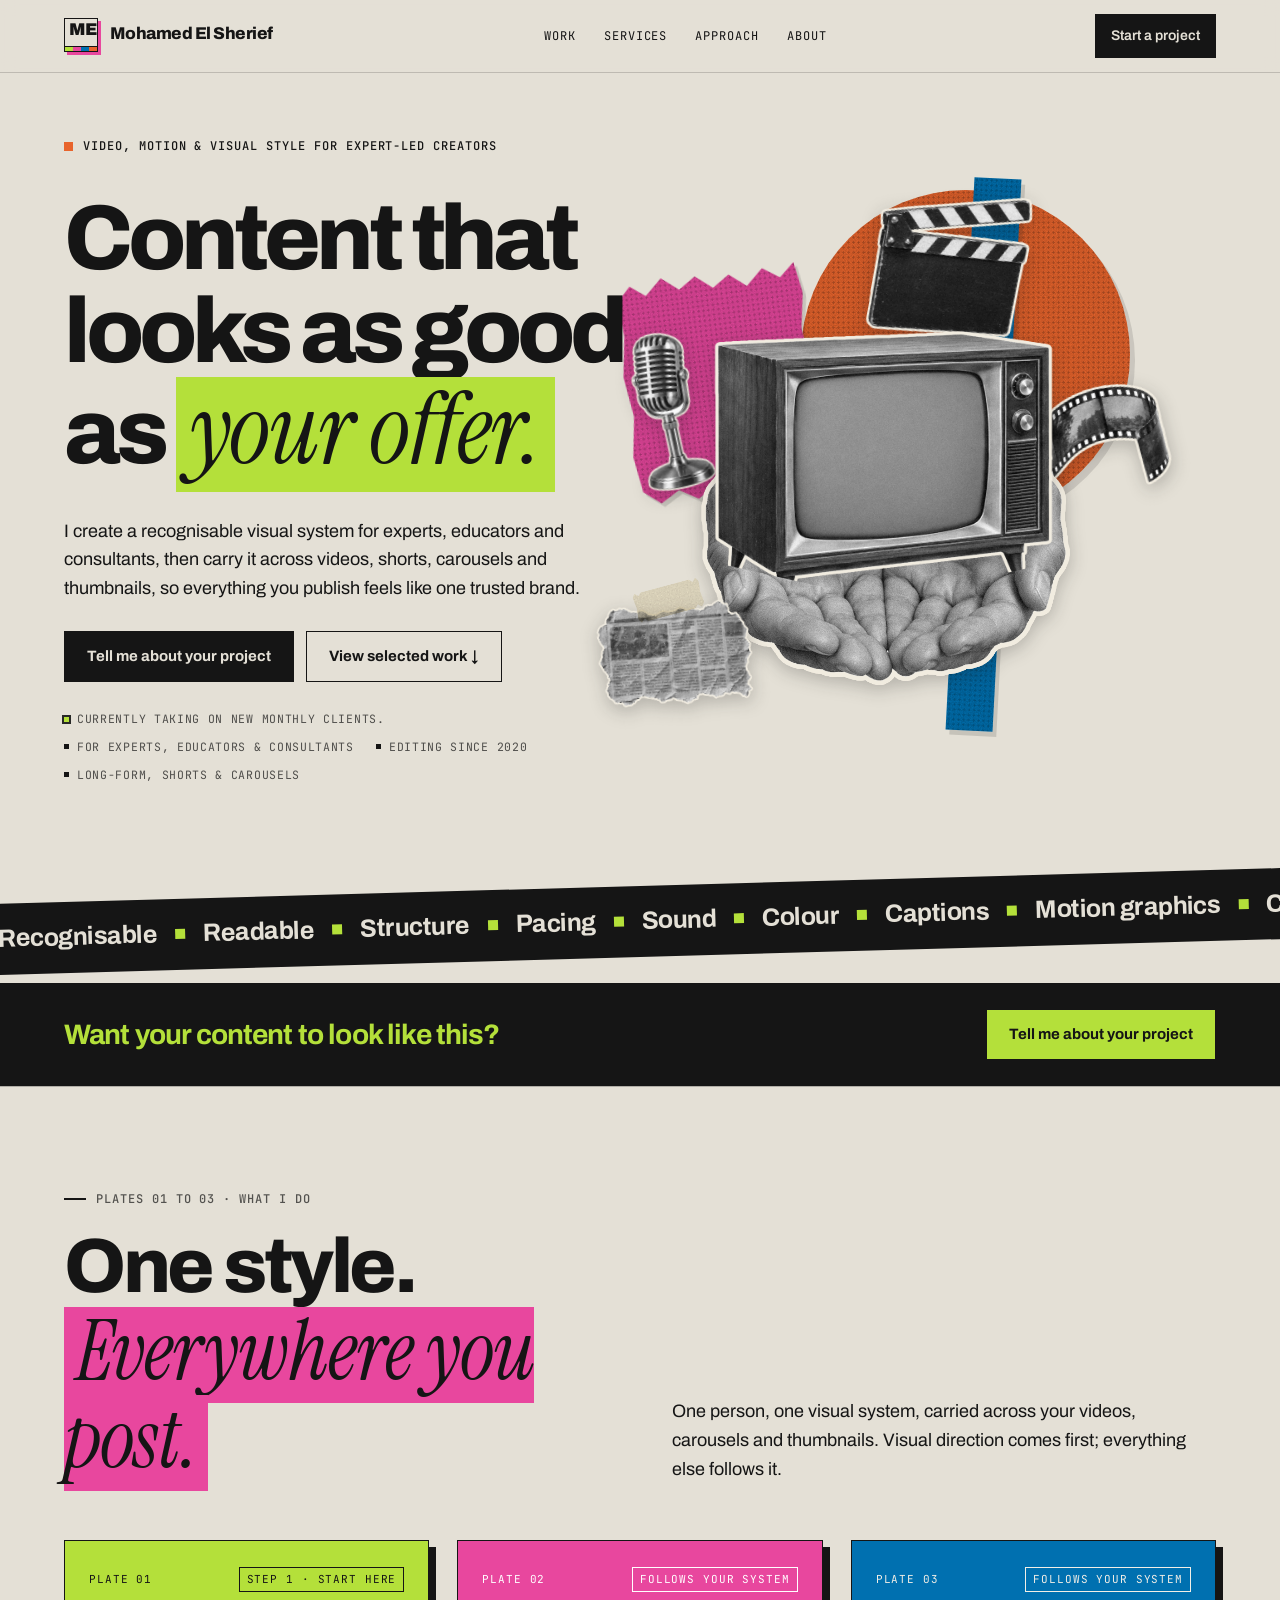
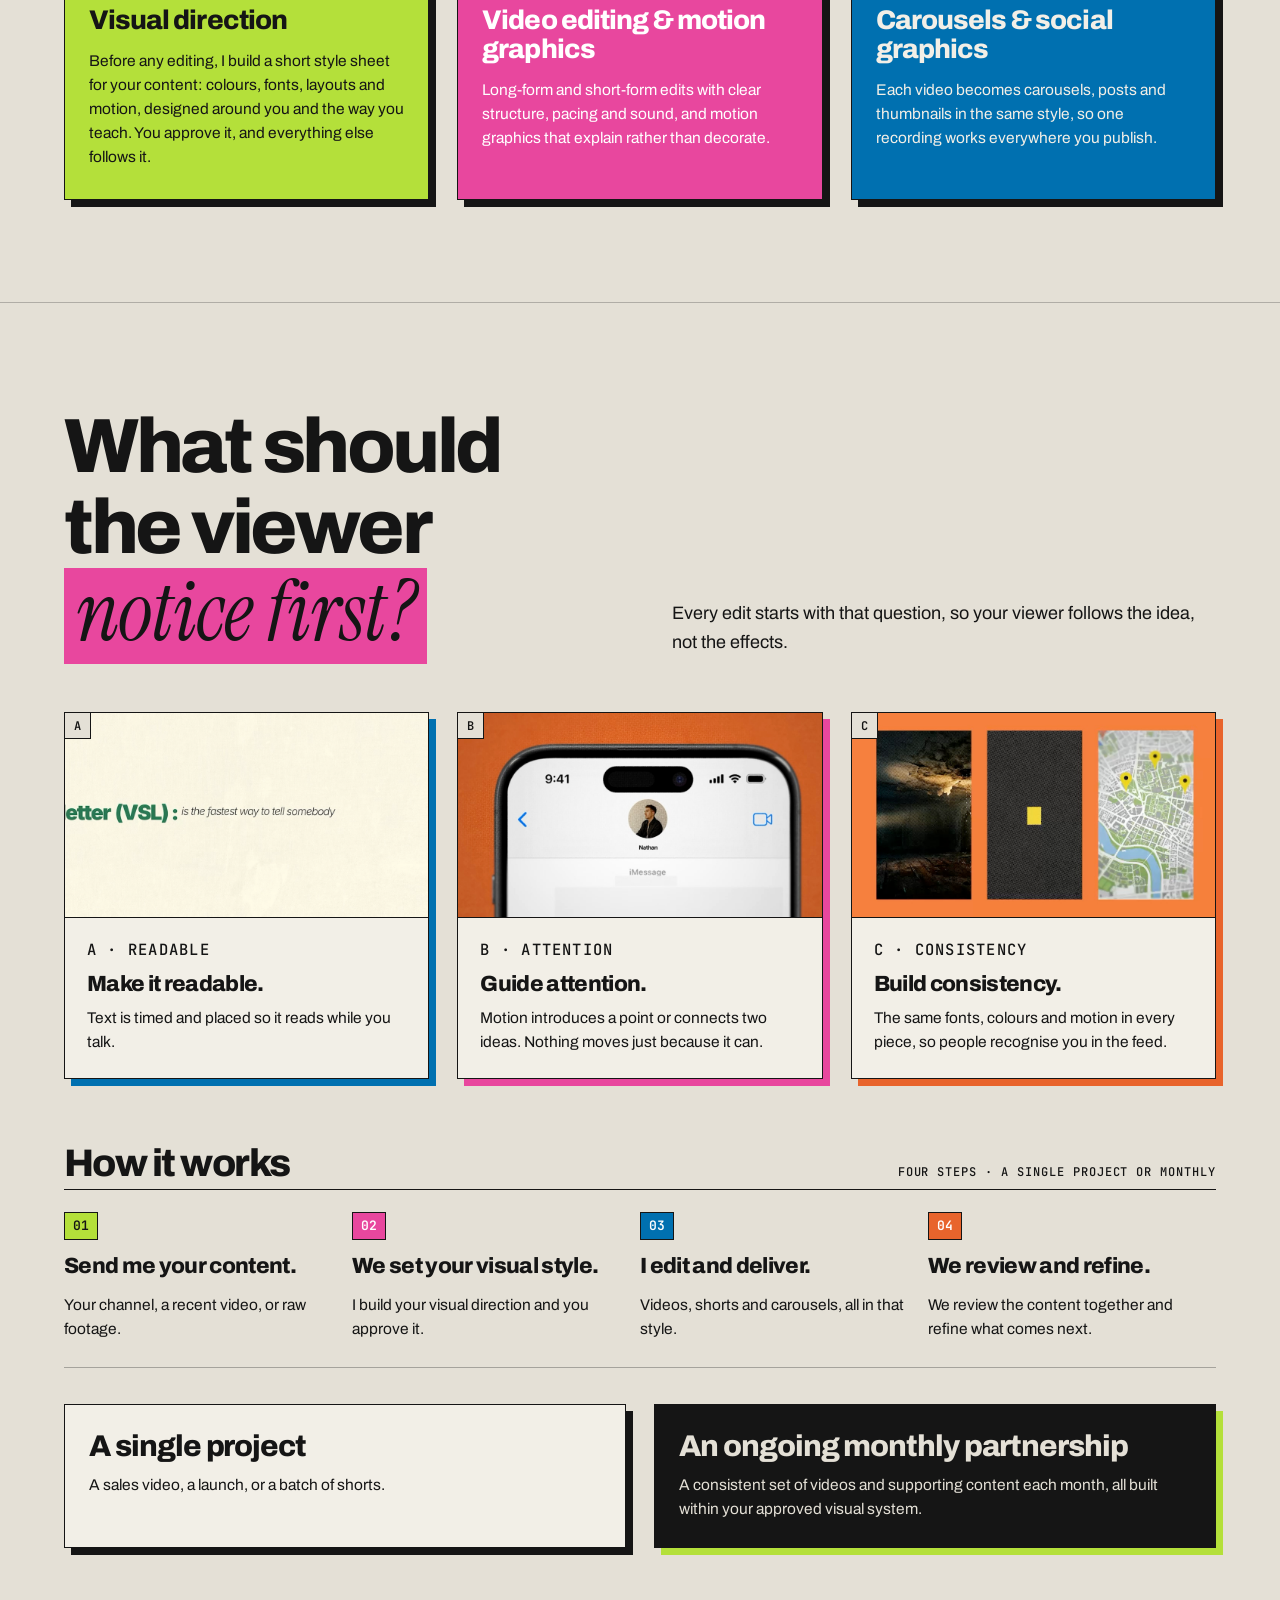
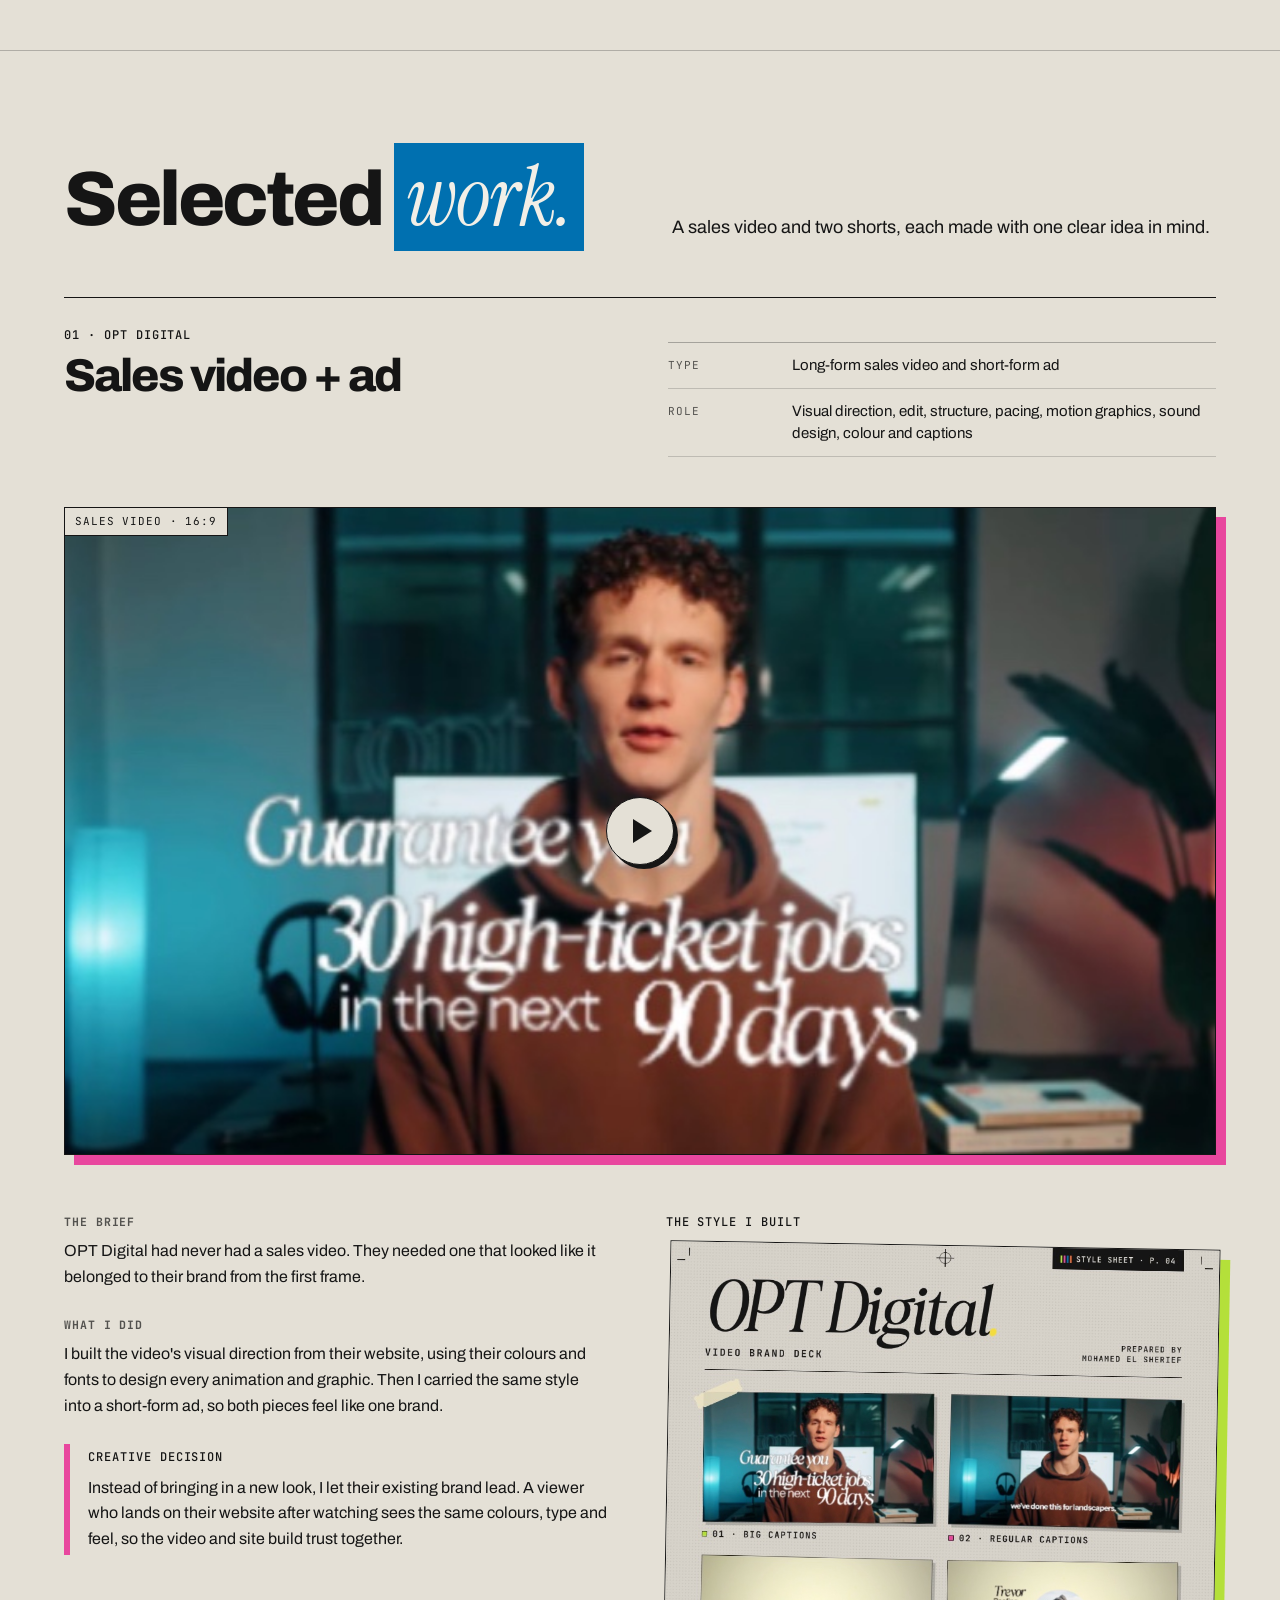
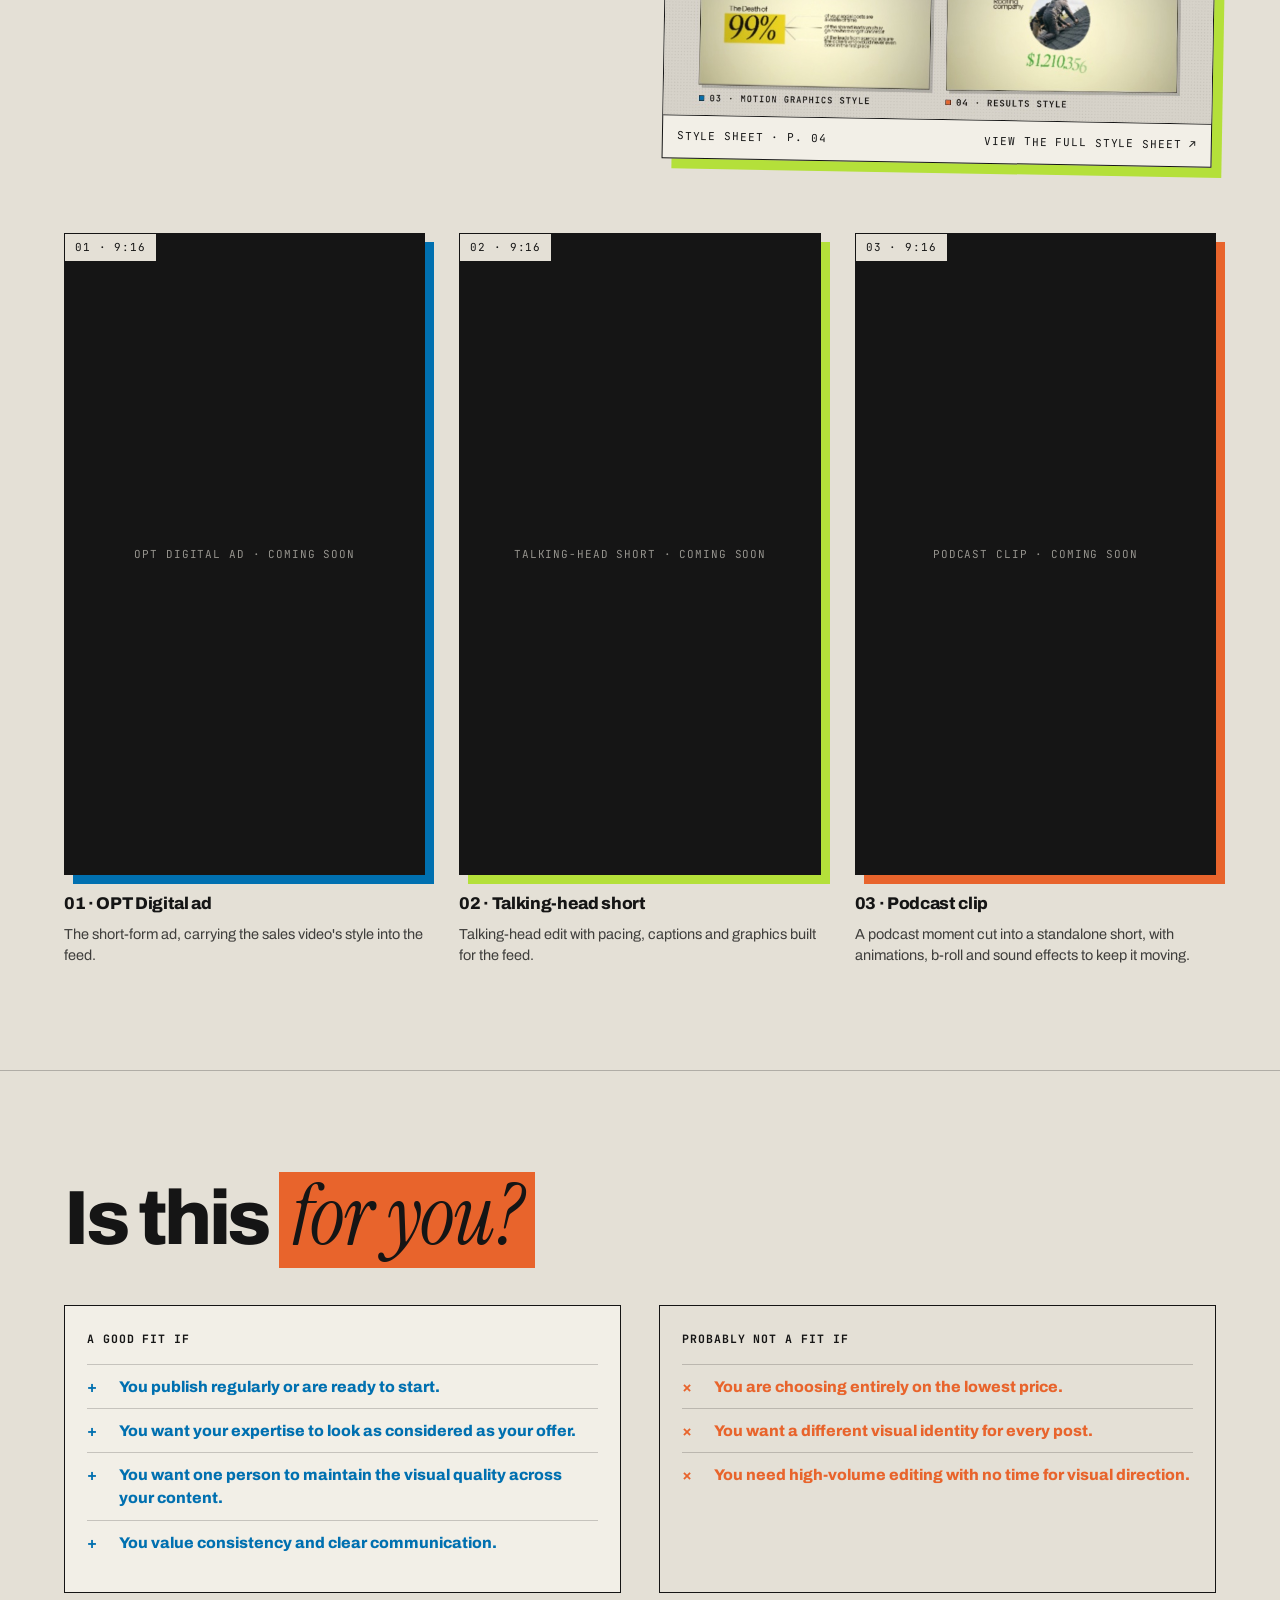
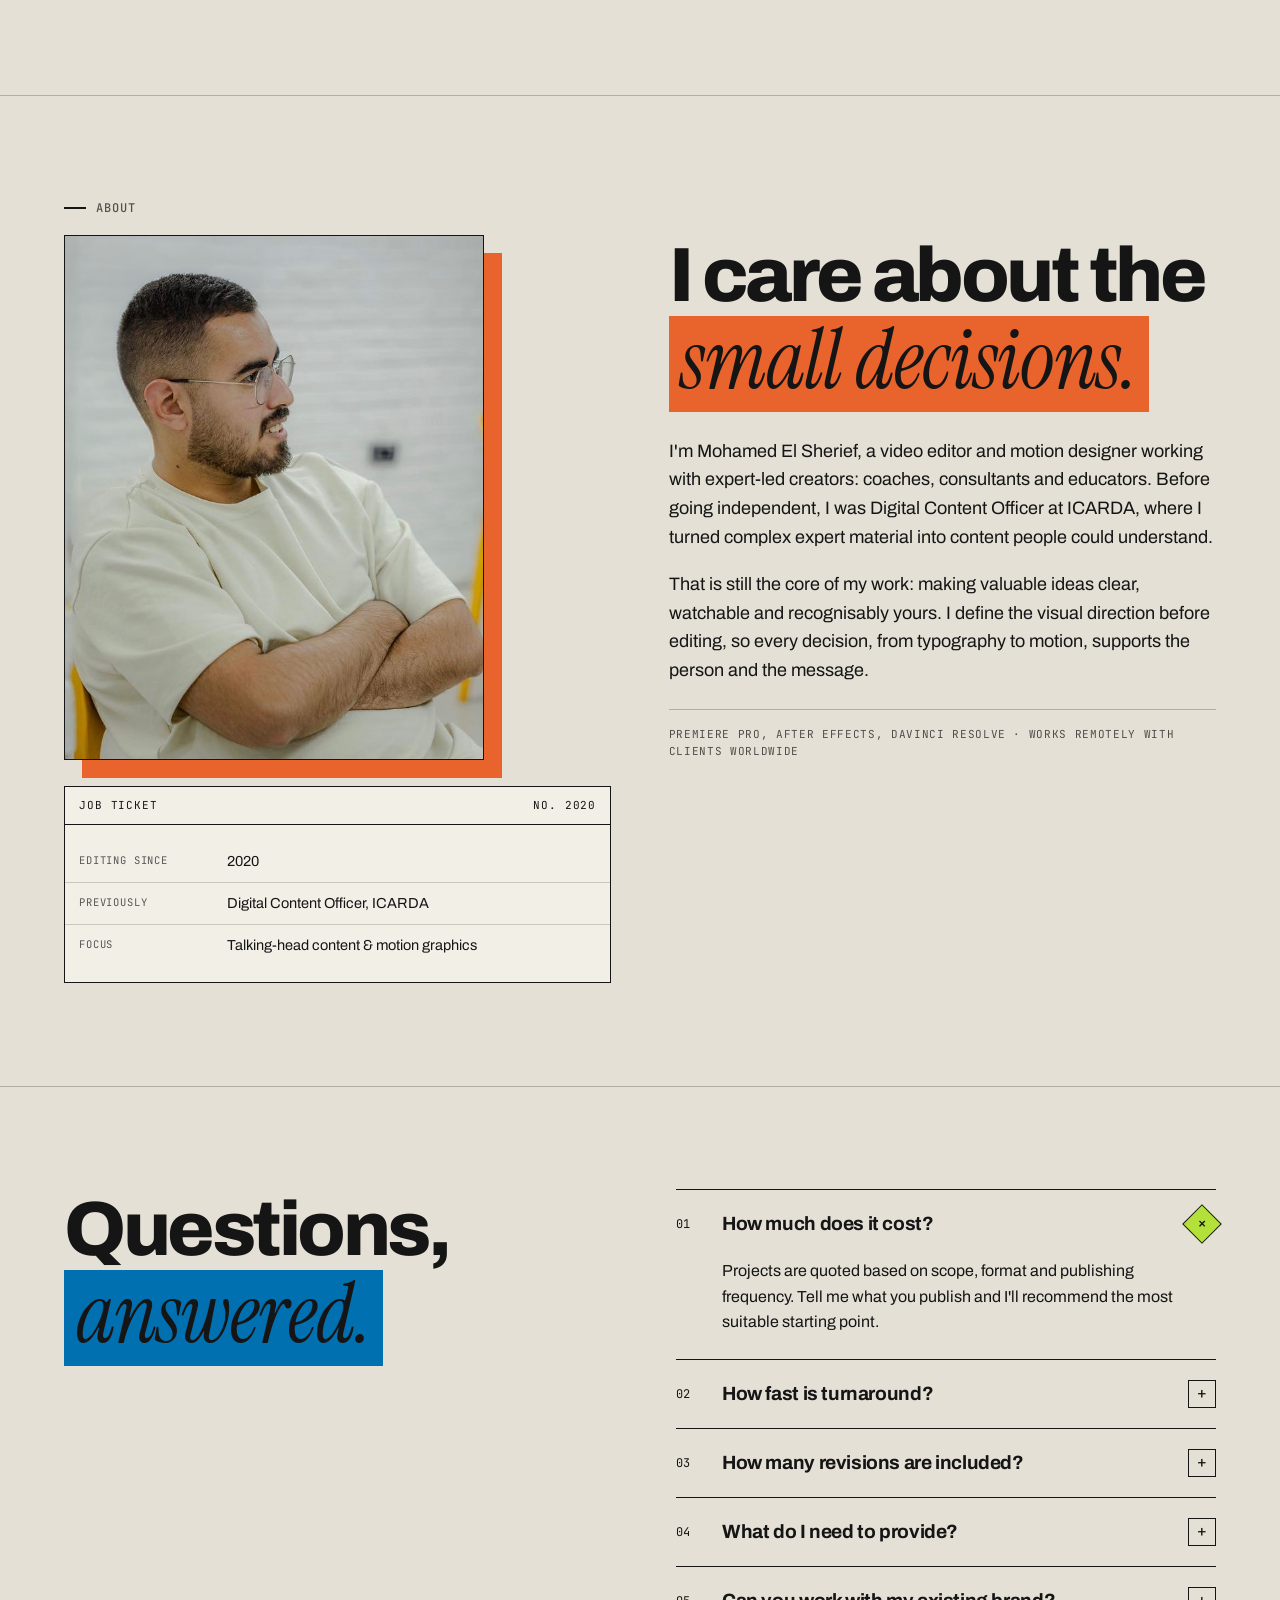
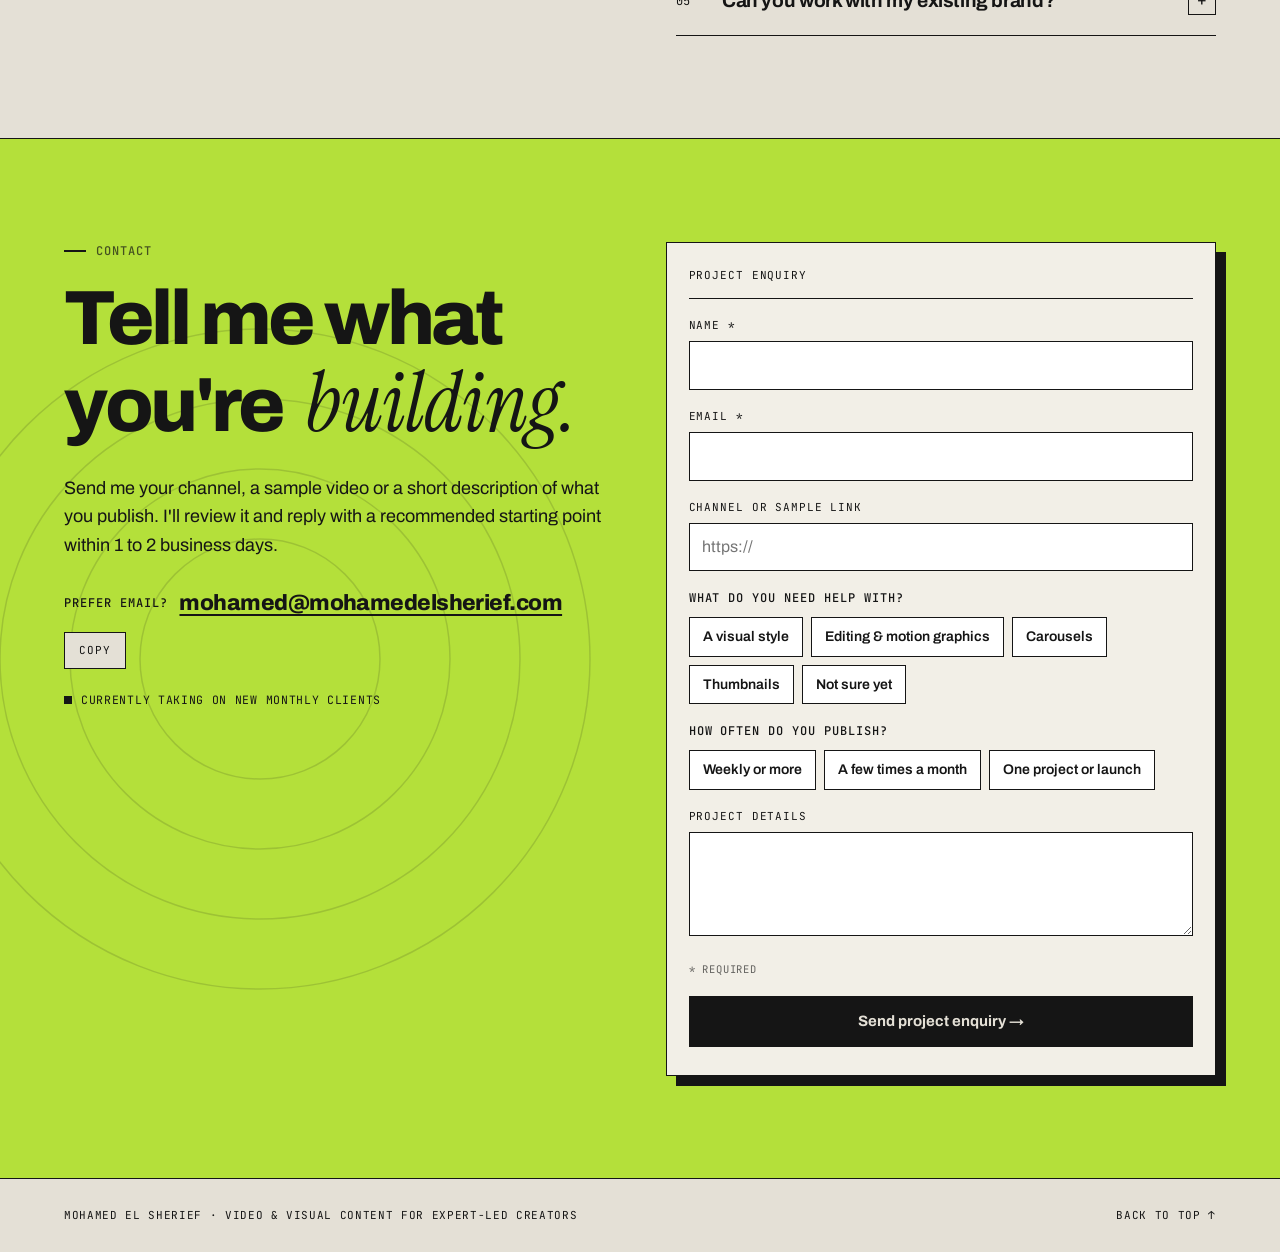
==== commit 84ddab62: "Add sales video embed and real Approach clips - Sales video slot now loads the OPT Digital YouTube e" ====
--- a/index.html
+++ b/index.html
@@ -611,8 +611,8 @@
       </dl>
     </div>
 
-    <!-- 16:9 sales video. Drop a file path or URL into data-video to make it playable. -->
-    <div class="slot slot-16 sh-pink" data-video="" data-poster="assets/opt/frame-01.jpg" data-label="Sales video">
+    <!-- 16:9 sales video. data-youtube takes a YouTube ID; data-video takes a file path/URL. -->
+    <div class="slot slot-16 sh-pink" data-youtube="wdTwTUuvLaw" data-poster="assets/opt/frame-01.jpg" data-label="Sales video">
       <span class="slot-tag">Sales video · 16:9</span>
     </div>
 
@@ -959,6 +959,7 @@
   /* ---------------- video slots: poster + play, video loads only on click ---------------- */
   $$('.slot').forEach(function (slot) {
     var src = (slot.getAttribute('data-video') || '').trim();
+    var yt = (slot.getAttribute('data-youtube') || '').trim();
     var poster = (slot.getAttribute('data-poster') || '').trim();
     var label = slot.getAttribute('data-label') || 'video';
 
@@ -967,7 +968,7 @@
       img.className = 'poster'; img.src = poster; img.alt = ''; img.loading = 'lazy';
       slot.appendChild(img);
     }
-    if (!src) {
+    if (!src && !yt) {
       var note = document.createElement('p');
       note.className = 'slot-empty';
       note.textContent = poster ? 'Video coming soon' : label + ' · coming soon';
@@ -982,6 +983,19 @@
     slot.appendChild(btn);
 
     btn.addEventListener('click', function () {
+      if (yt) {                                   /* YouTube: nothing loads until this click */
+        var f = document.createElement('iframe');
+        f.src = 'https://www.youtube-nocookie.com/embed/' + yt +
+                '?autoplay=1&rel=0&modestbranding=1&playsinline=1';
+        f.title = label;
+        f.loading = 'lazy';
+        f.allow = 'accelerometer; autoplay; clipboard-write; encrypted-media; gyroscope; picture-in-picture; web-share';
+        f.allowFullscreen = true;
+        f.setAttribute('style', 'position:absolute;inset:0;width:100%;height:100%;border:0');
+        btn.style.display = 'none';
+        slot.appendChild(f);
+        return;
+      }
       var v = document.createElement('video');
       v.src = src; v.controls = true; v.autoplay = true; v.playsInline = true;
       v.setAttribute('playsinline',''); v.preload = 'metadata';
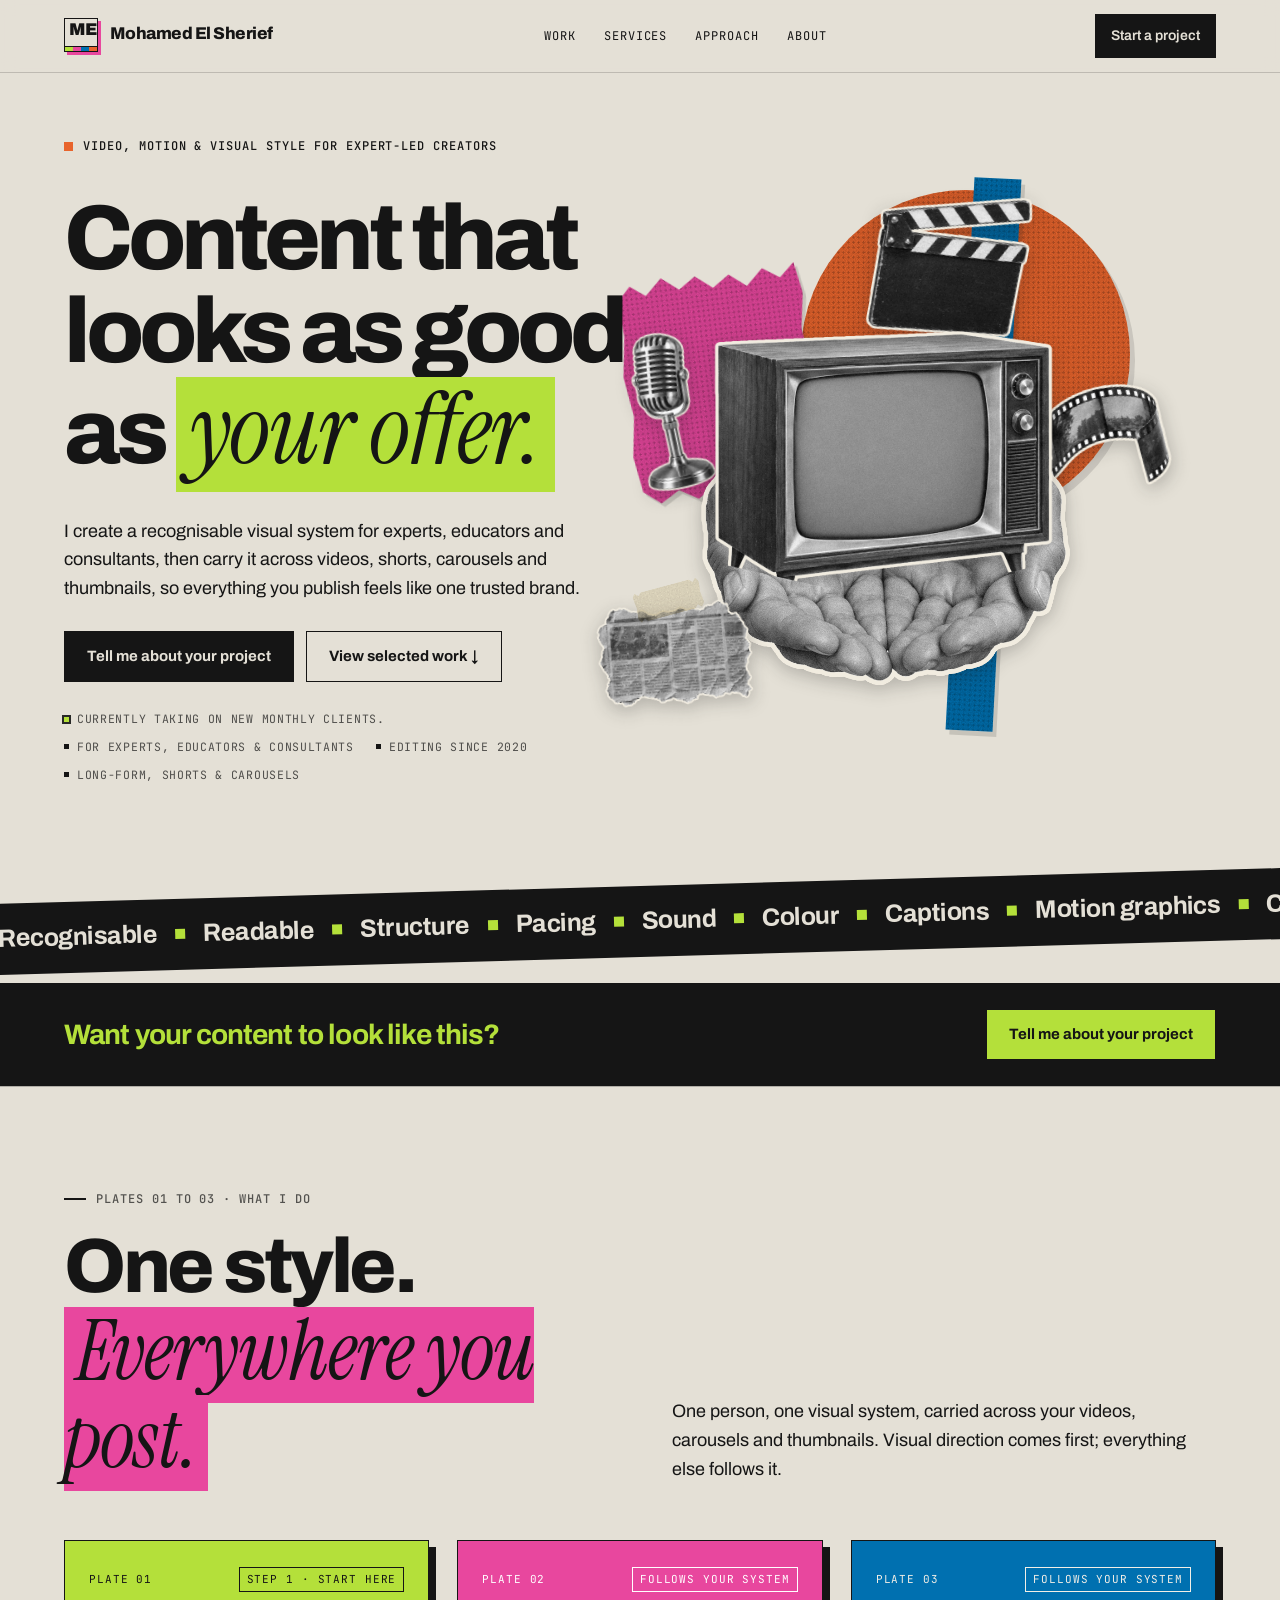
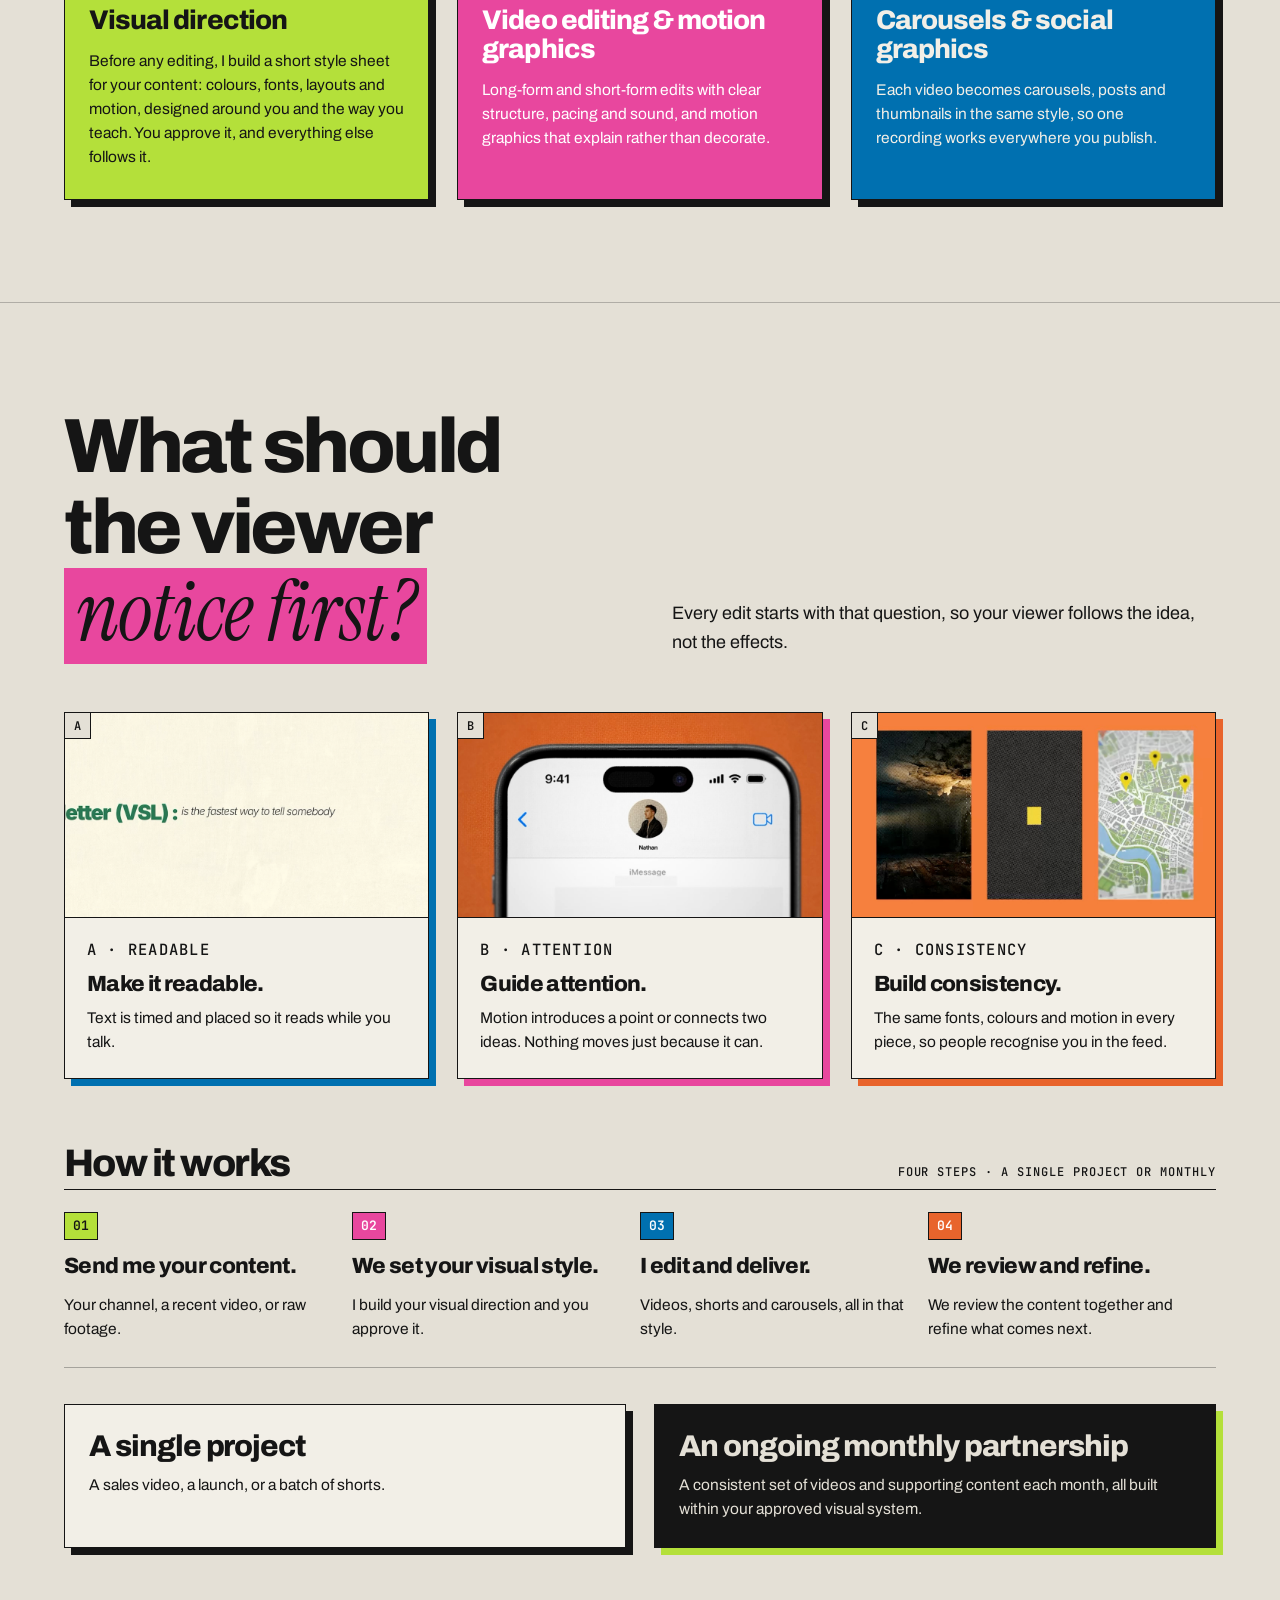
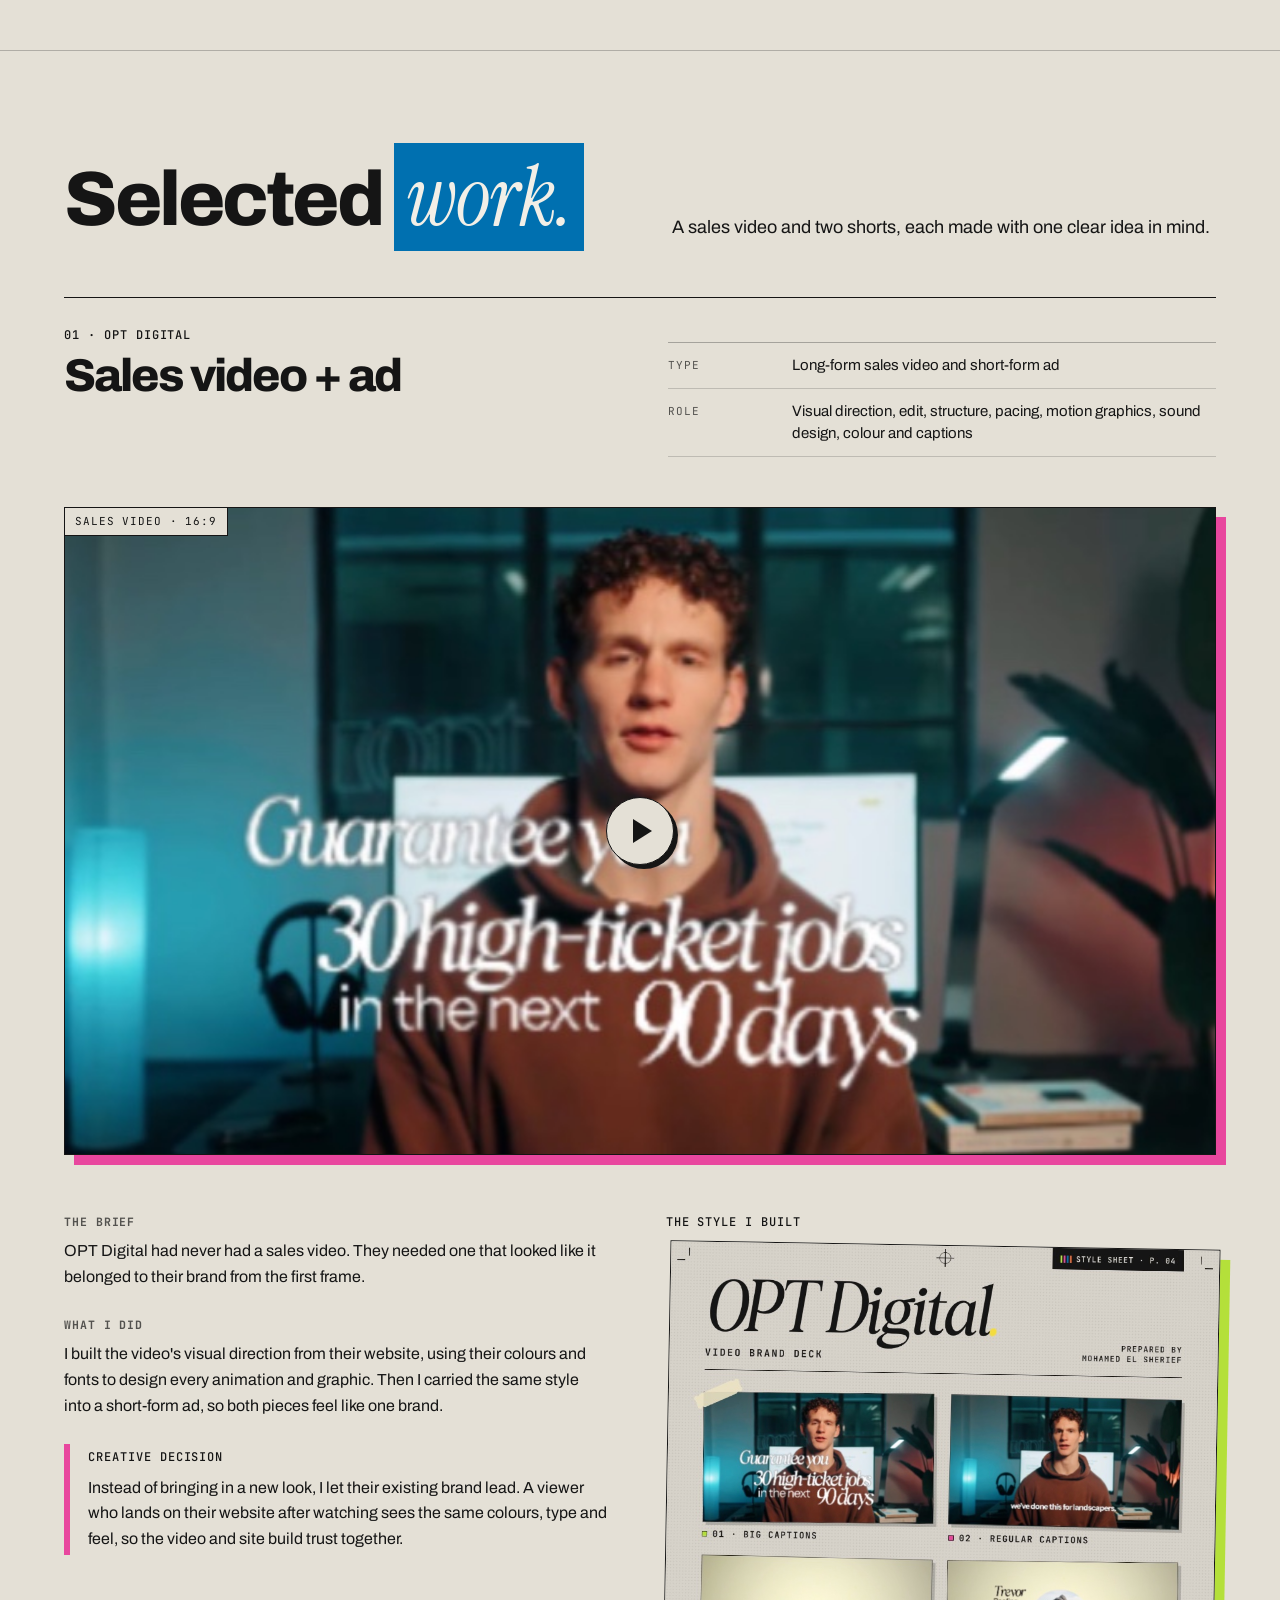
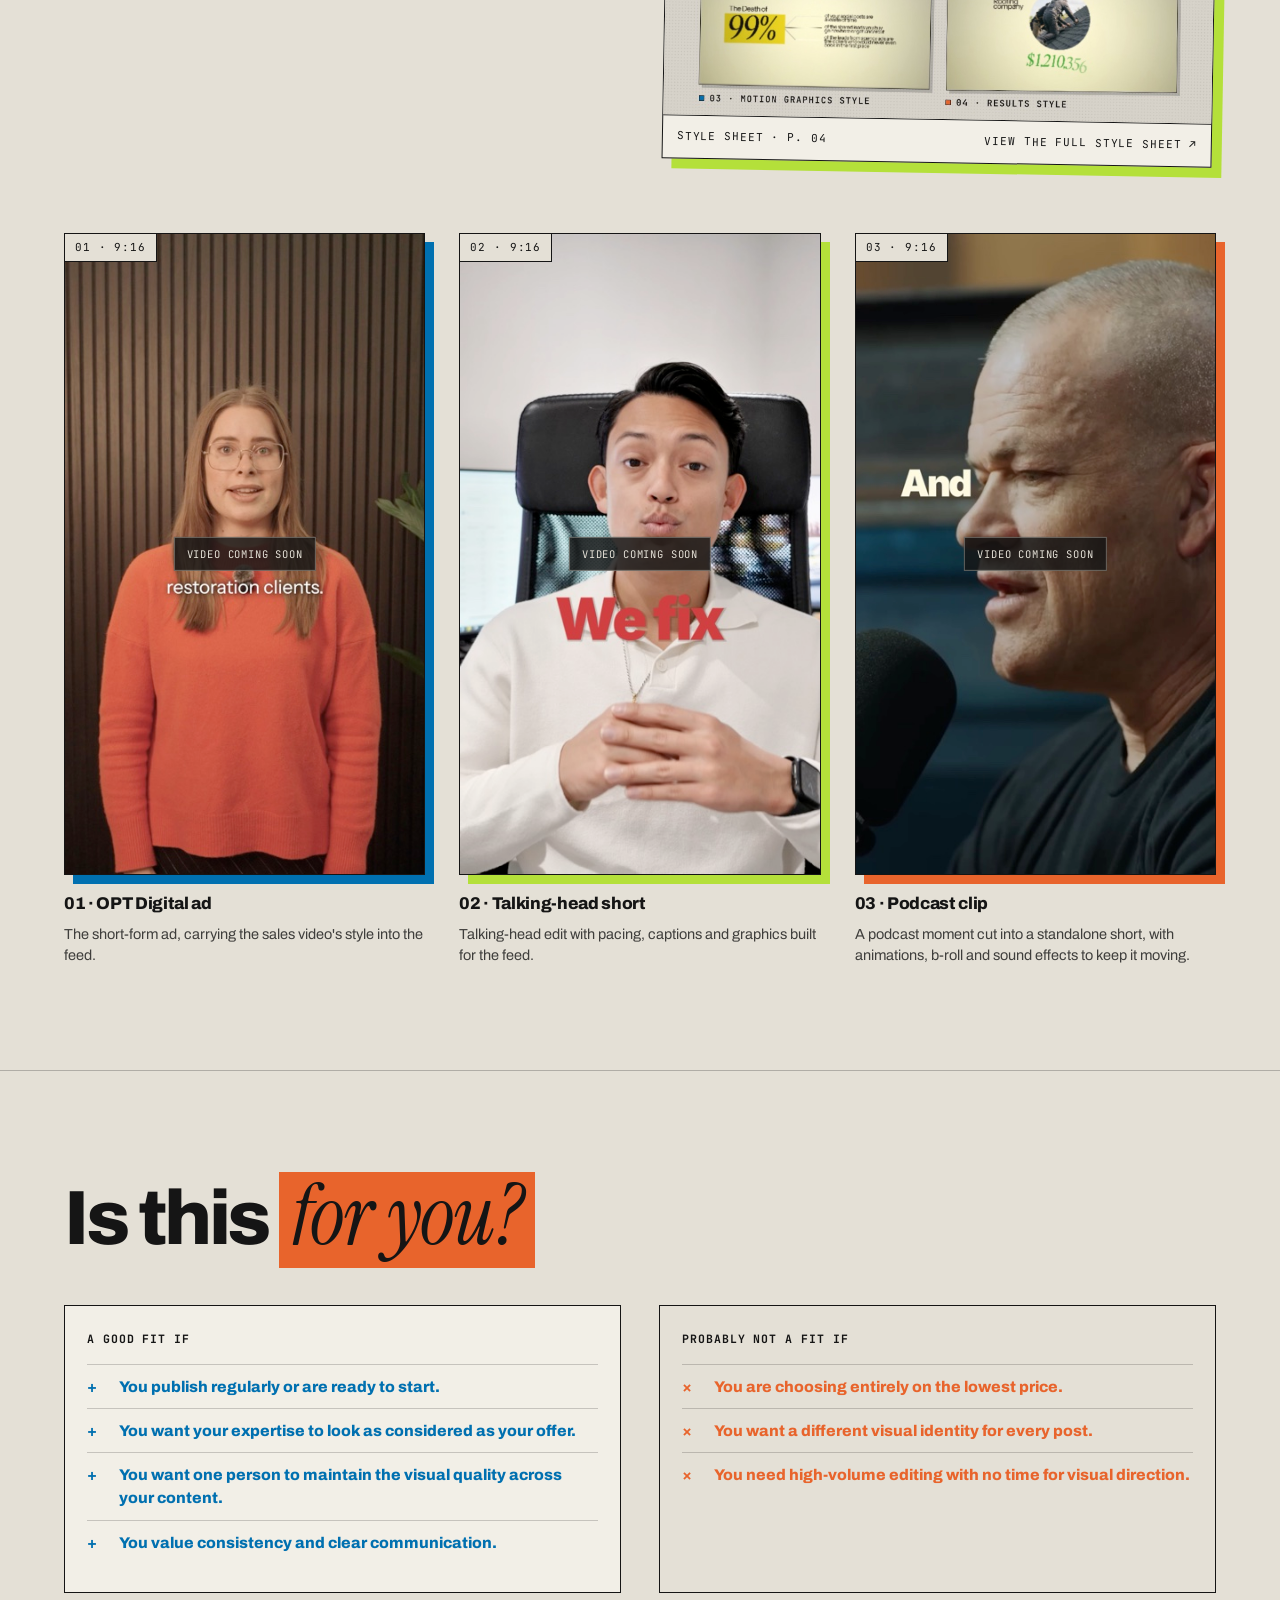
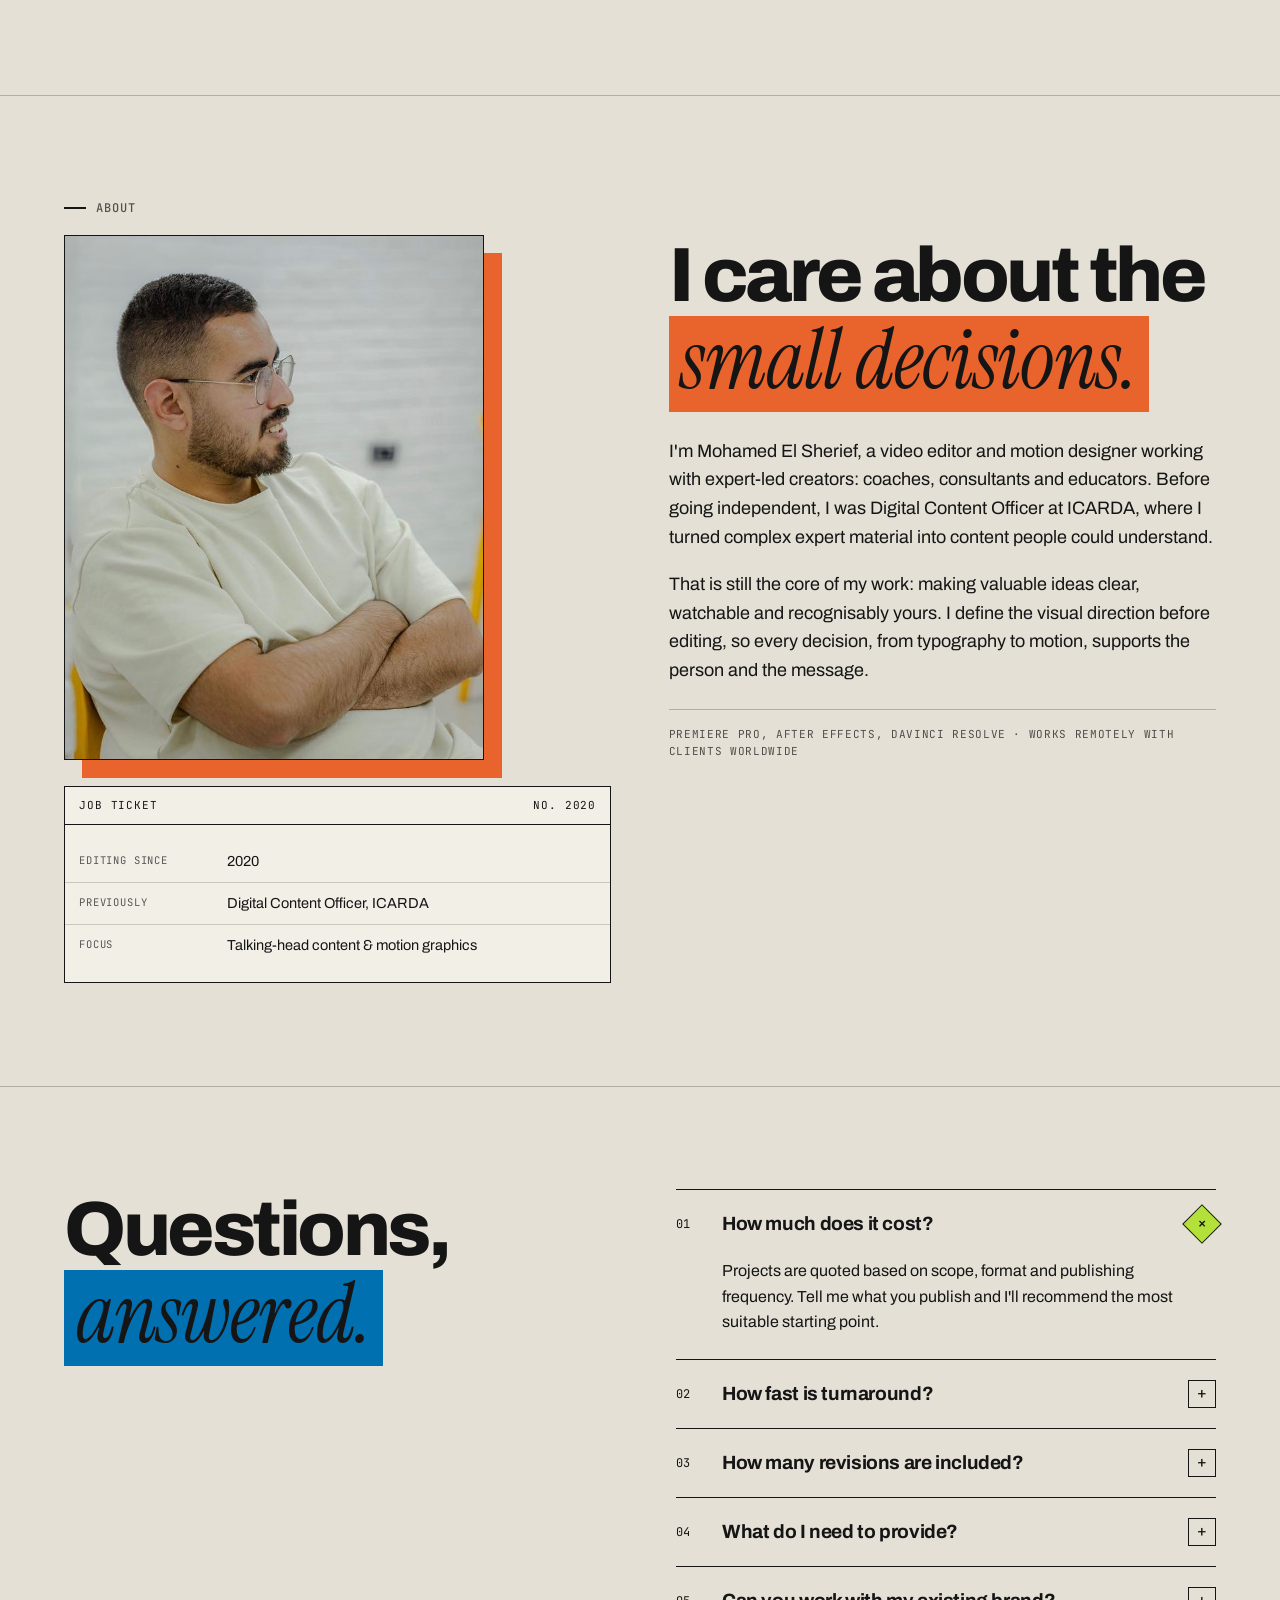
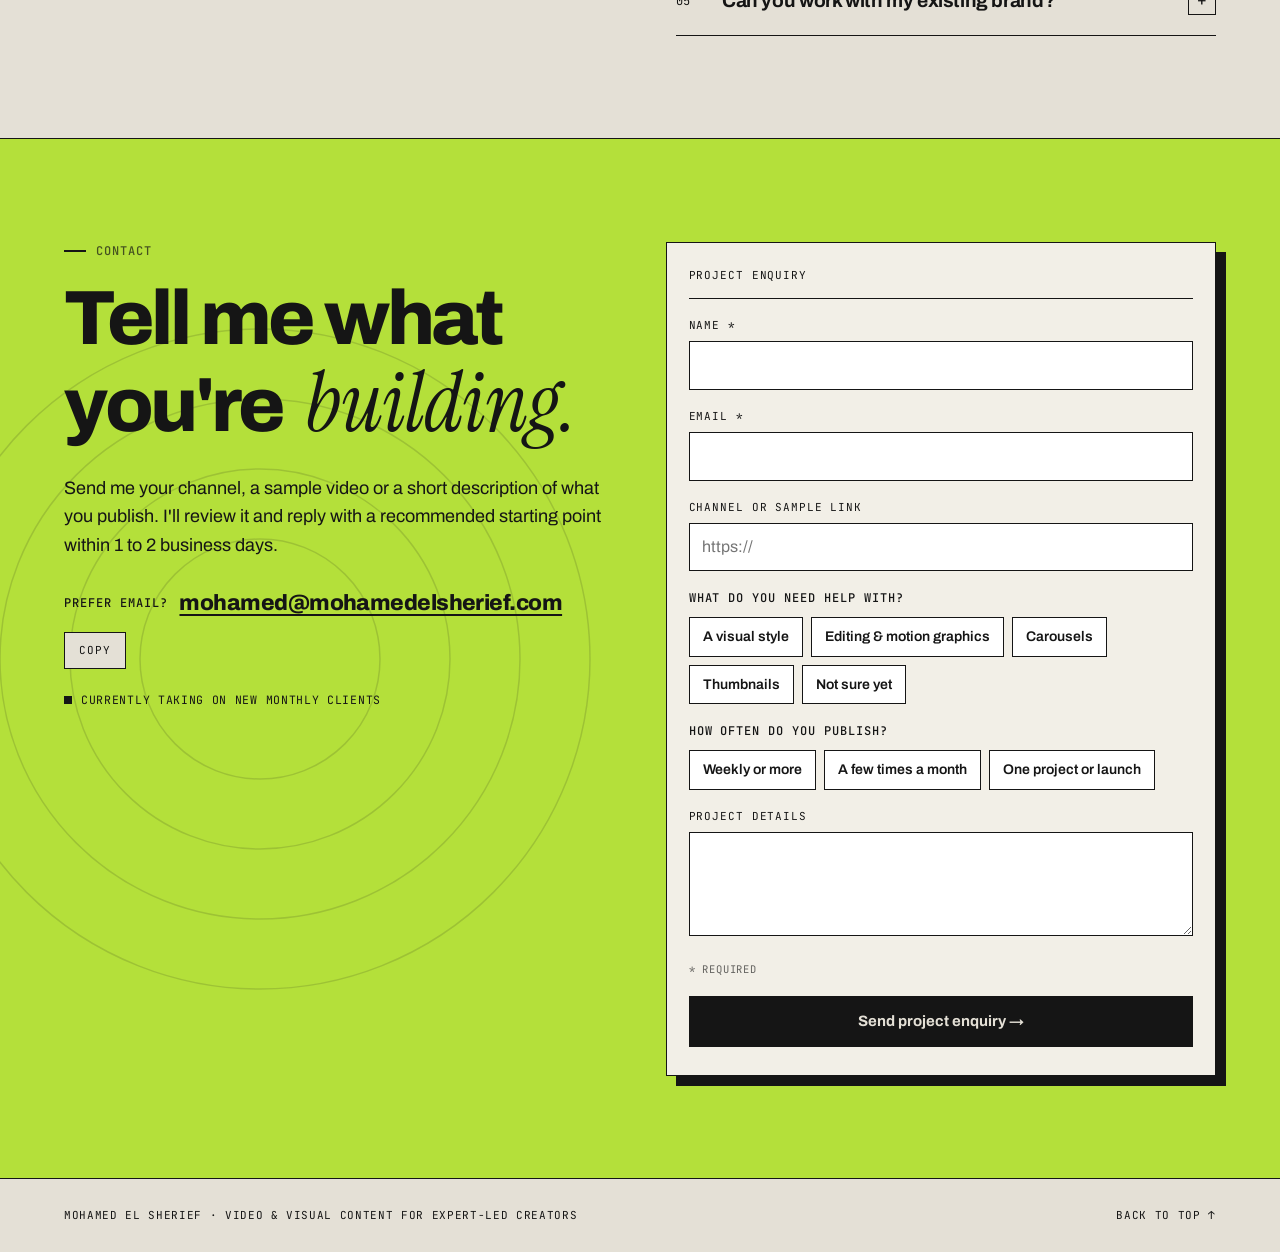
==== commit 86fcafe0: "Add posters for the three 9:16 short slots First frames pulled from the source videos (405x720, 51-7" ====
--- a/index.html
+++ b/index.html
@@ -226,7 +226,7 @@
 .play::after{content:"";margin-left:5px;border-left:19px solid var(--ink);border-top:12px solid transparent;border-bottom:12px solid transparent}
 .slot-btn:hover .play,.slot-btn:focus-visible .play{background:var(--blue);box-shadow:6px 6px 0 var(--ink);transform:translate(-1px,-1px)}
 .slot-btn:hover .play::after,.slot-btn:focus-visible .play::after{border-left-color:var(--white)}
-.slot-empty{position:absolute;inset:0;display:grid;place-content:center;gap:8px;text-align:center;padding:20px;color:rgba(228,224,214,.62);font-family:var(--mono);font-size:11px;letter-spacing:.08em;text-transform:uppercase}
+.slot-empty{position:absolute;left:50%;top:50%;transform:translate(-50%,-50%);margin:0;background:rgba(21,21,21,.82);color:var(--paper);border:1.5px solid rgba(228,224,214,.38);padding:8px 12px;font-family:var(--mono);font-size:10.5px;letter-spacing:.08em;text-transform:uppercase;text-align:center;white-space:nowrap}
 .slot-fallback{position:absolute;left:50%;bottom:16px;transform:translateX(-50%);z-index:4;background:var(--paper);border:var(--bd);padding:8px 14px;font-weight:700;font-size:14px}
 .slot-fallback:hover{background:var(--blue);color:var(--white)}
 
@@ -649,7 +649,7 @@
     <!-- Three 9:16 slots. Add data-video and data-poster to each when the files are ready. -->
     <div class="shorts">
       <article>
-        <div class="slot slot-9 sh-blue" data-video="" data-poster="" data-label="OPT Digital ad">
+        <div class="slot slot-9 sh-blue" data-video="" data-poster="assets/opt/short-01-ad-poster.jpg" data-label="OPT Digital ad">
           <span class="slot-tag">01 · 9:16</span>
         </div>
         <div class="short-cap">
@@ -658,7 +658,7 @@
         </div>
       </article>
       <article>
-        <div class="slot slot-9 sh-lime" data-video="" data-poster="" data-label="Talking-head short">
+        <div class="slot slot-9 sh-lime" data-video="" data-poster="assets/opt/short-02-talkinghead-poster.jpg" data-label="Talking-head short">
           <span class="slot-tag">02 · 9:16</span>
         </div>
         <div class="short-cap">
@@ -667,7 +667,7 @@
         </div>
       </article>
       <article>
-        <div class="slot slot-9 sh-orange" data-video="" data-poster="" data-label="Podcast clip">
+        <div class="slot slot-9 sh-orange" data-video="" data-poster="assets/opt/short-03-podcast-poster.jpg" data-label="Podcast clip">
           <span class="slot-tag">03 · 9:16</span>
         </div>
         <div class="short-cap">
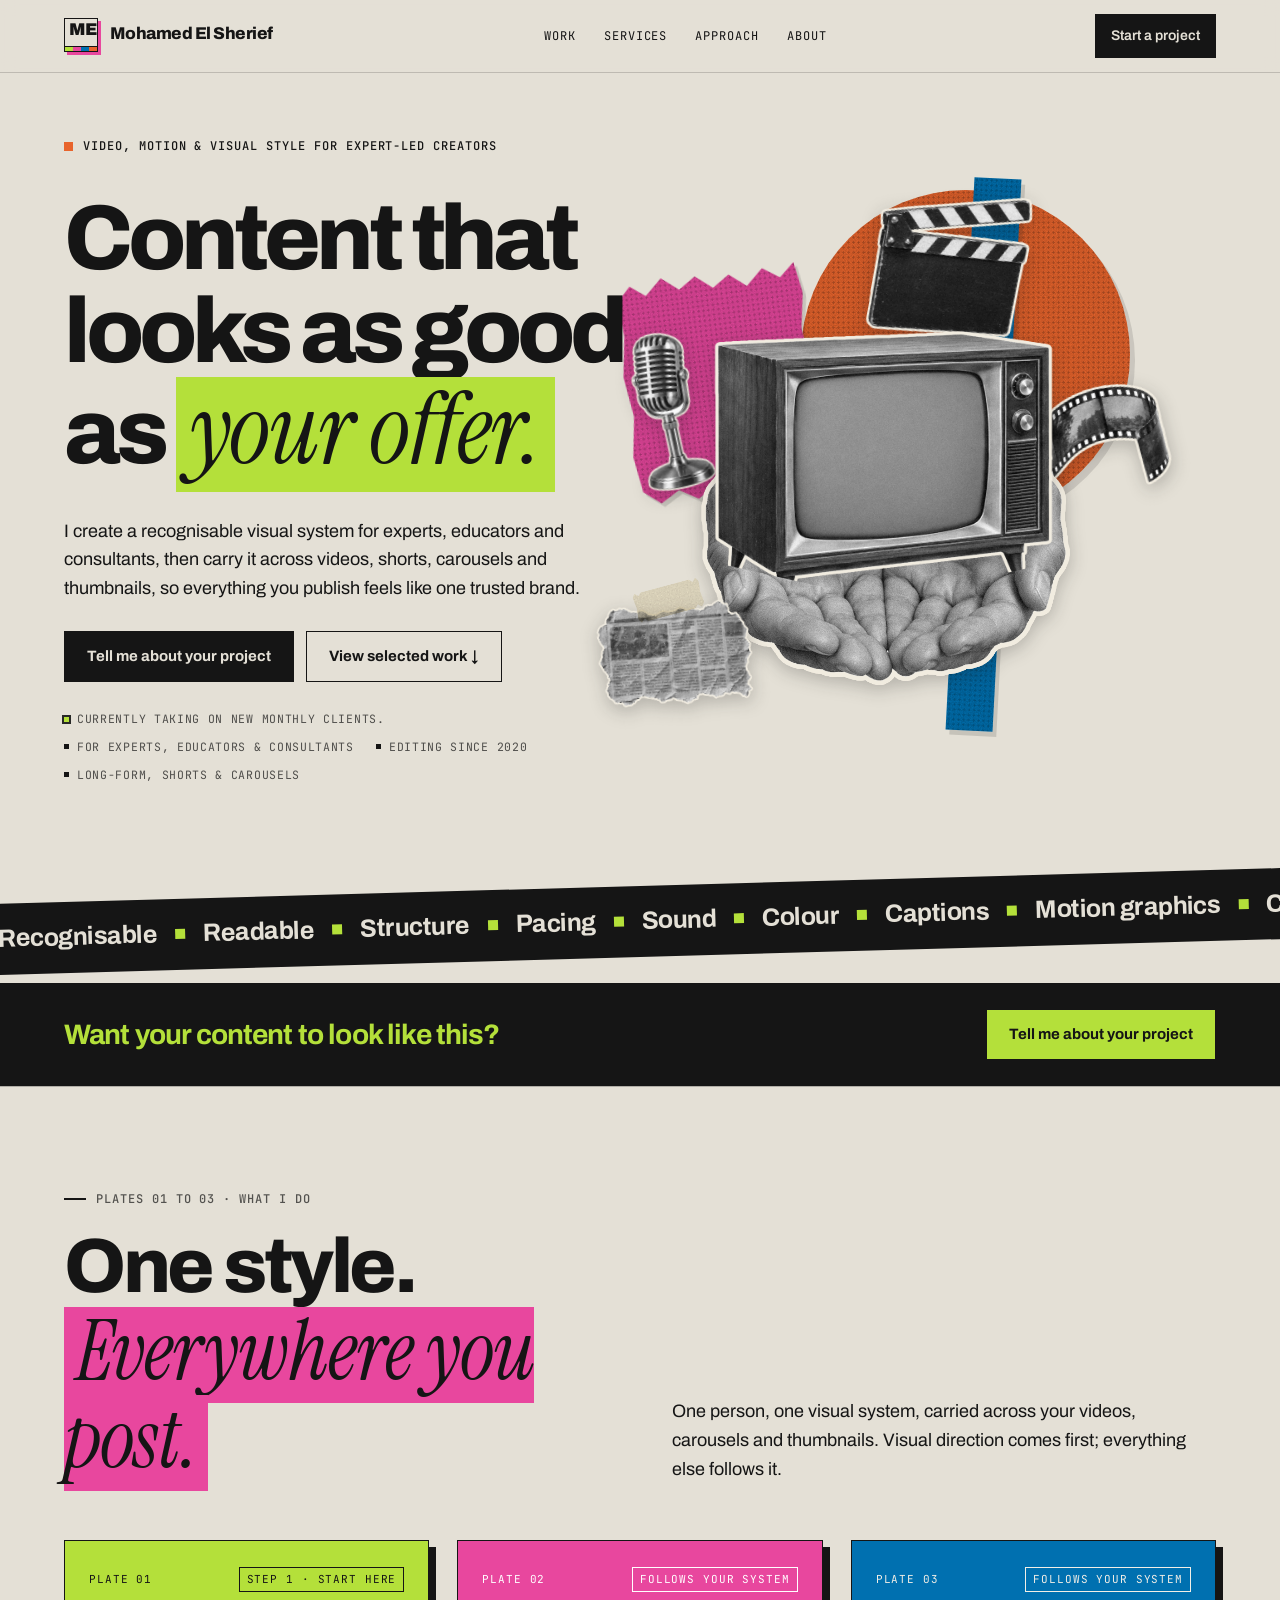
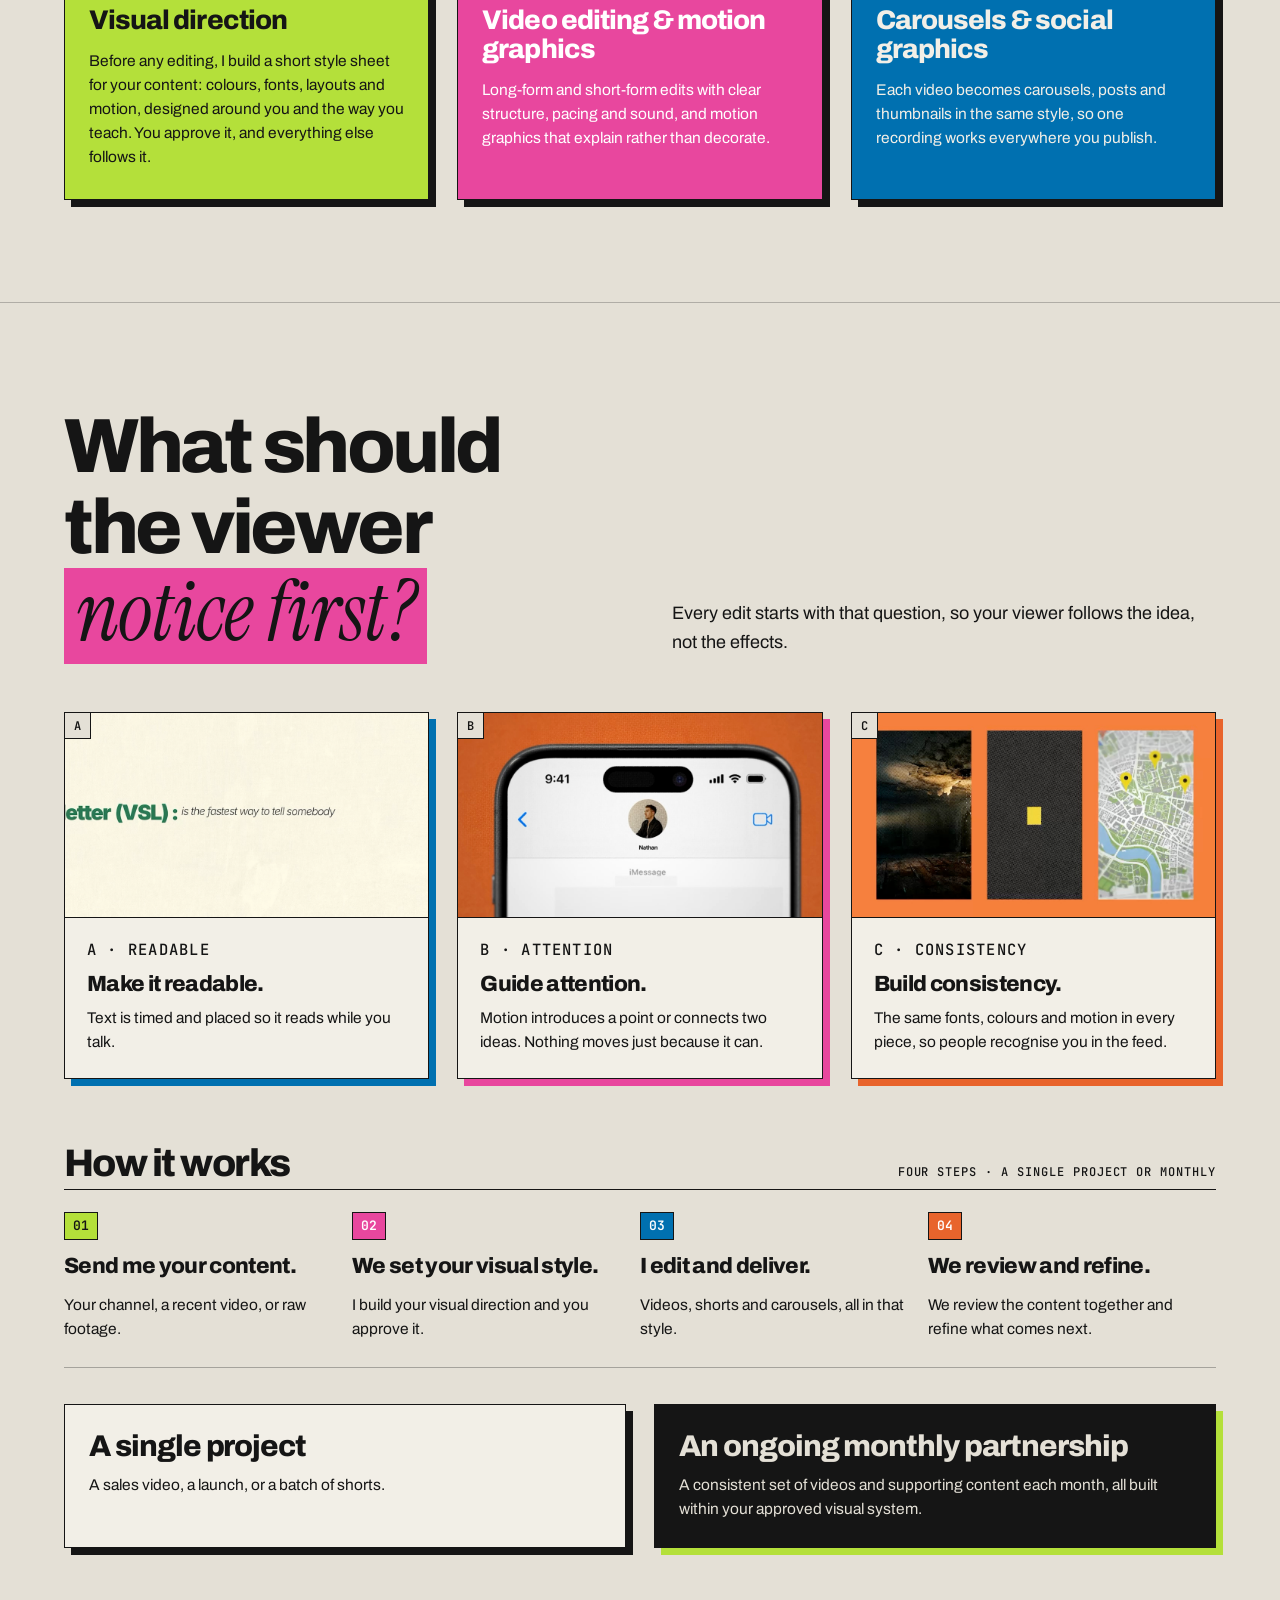
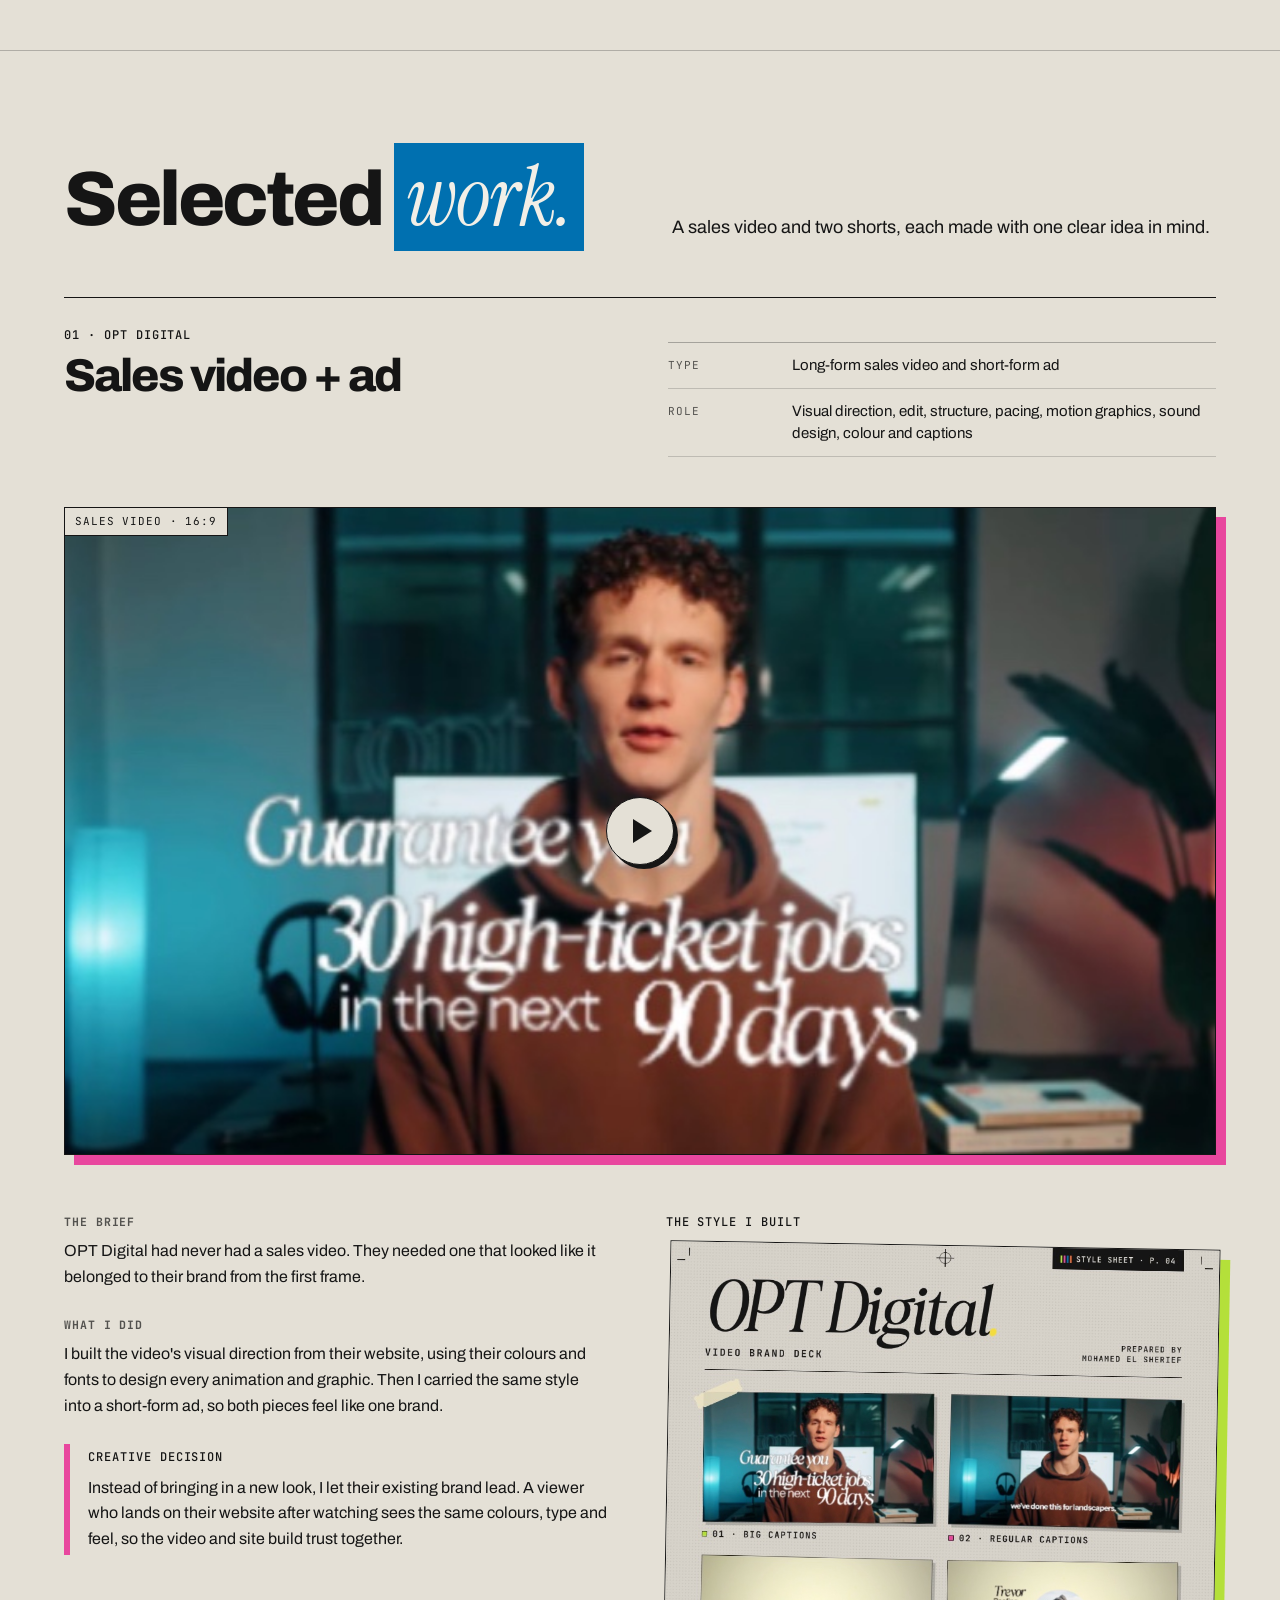
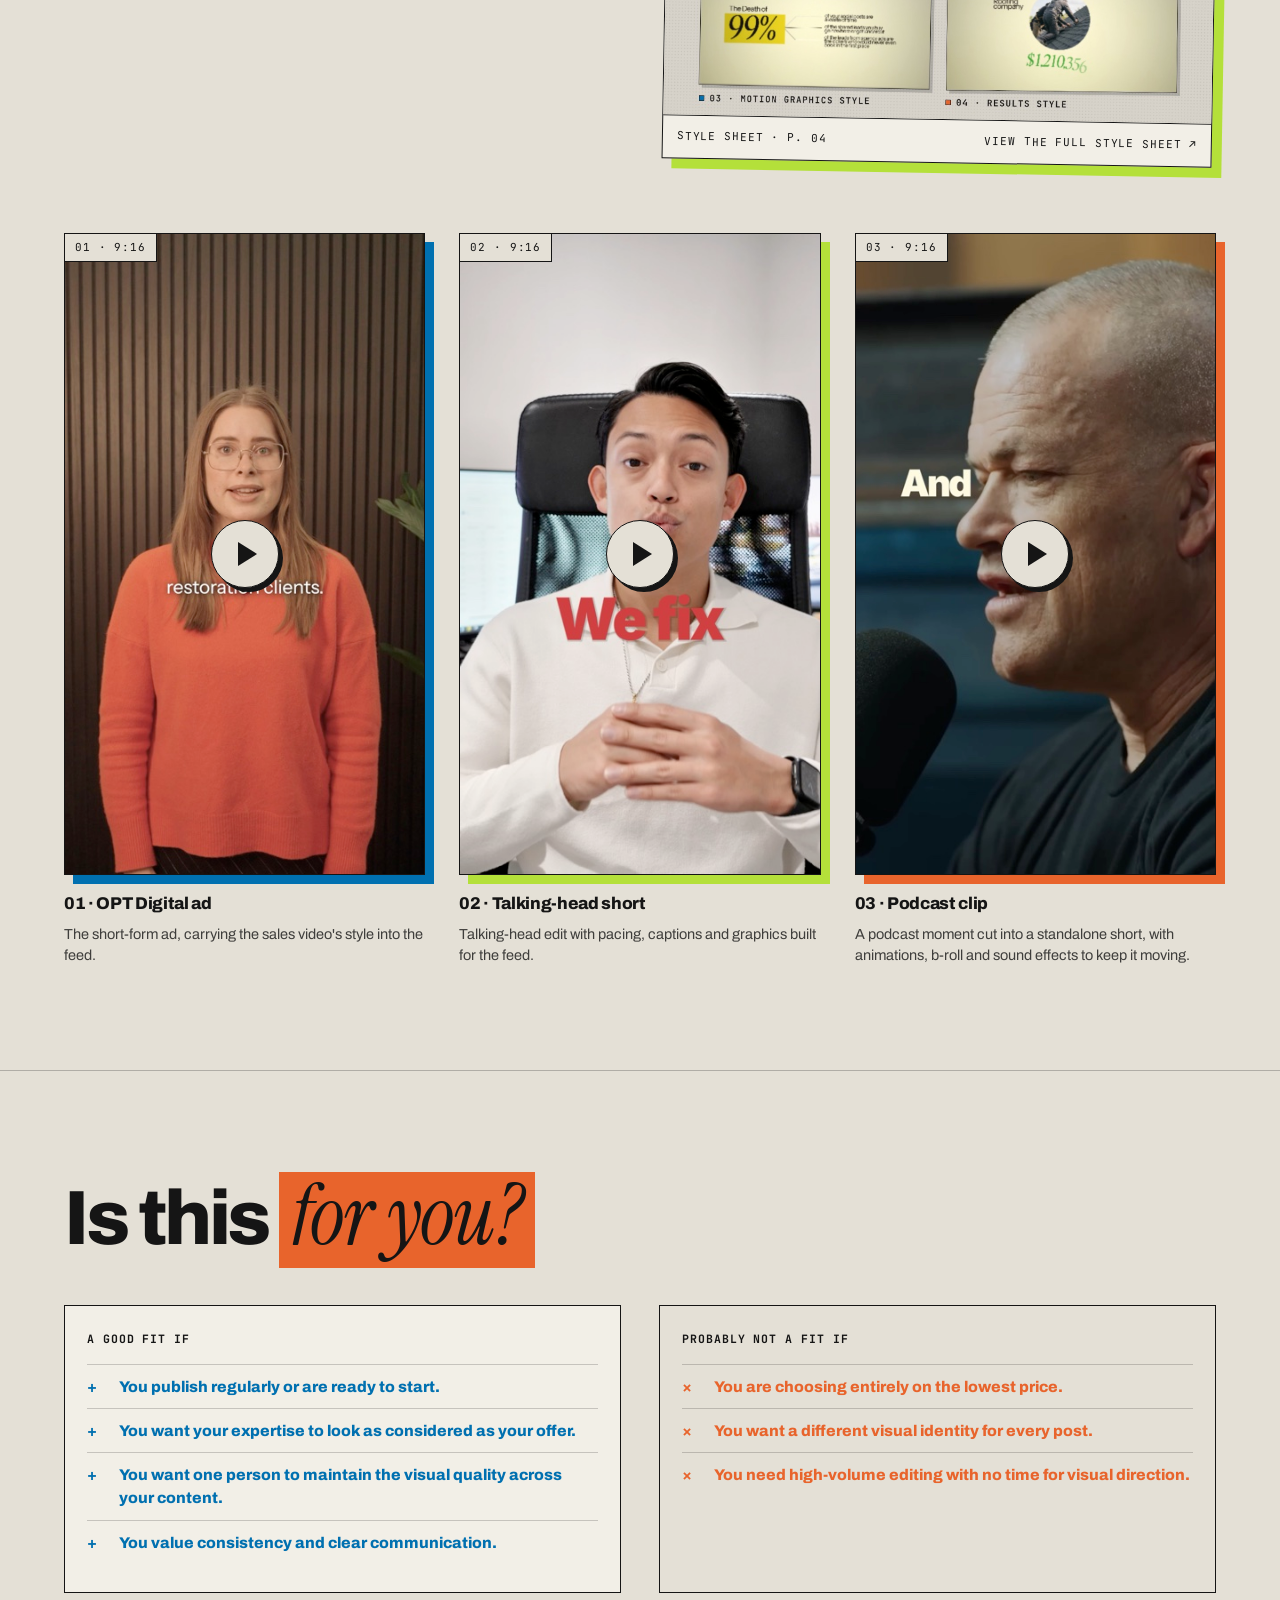
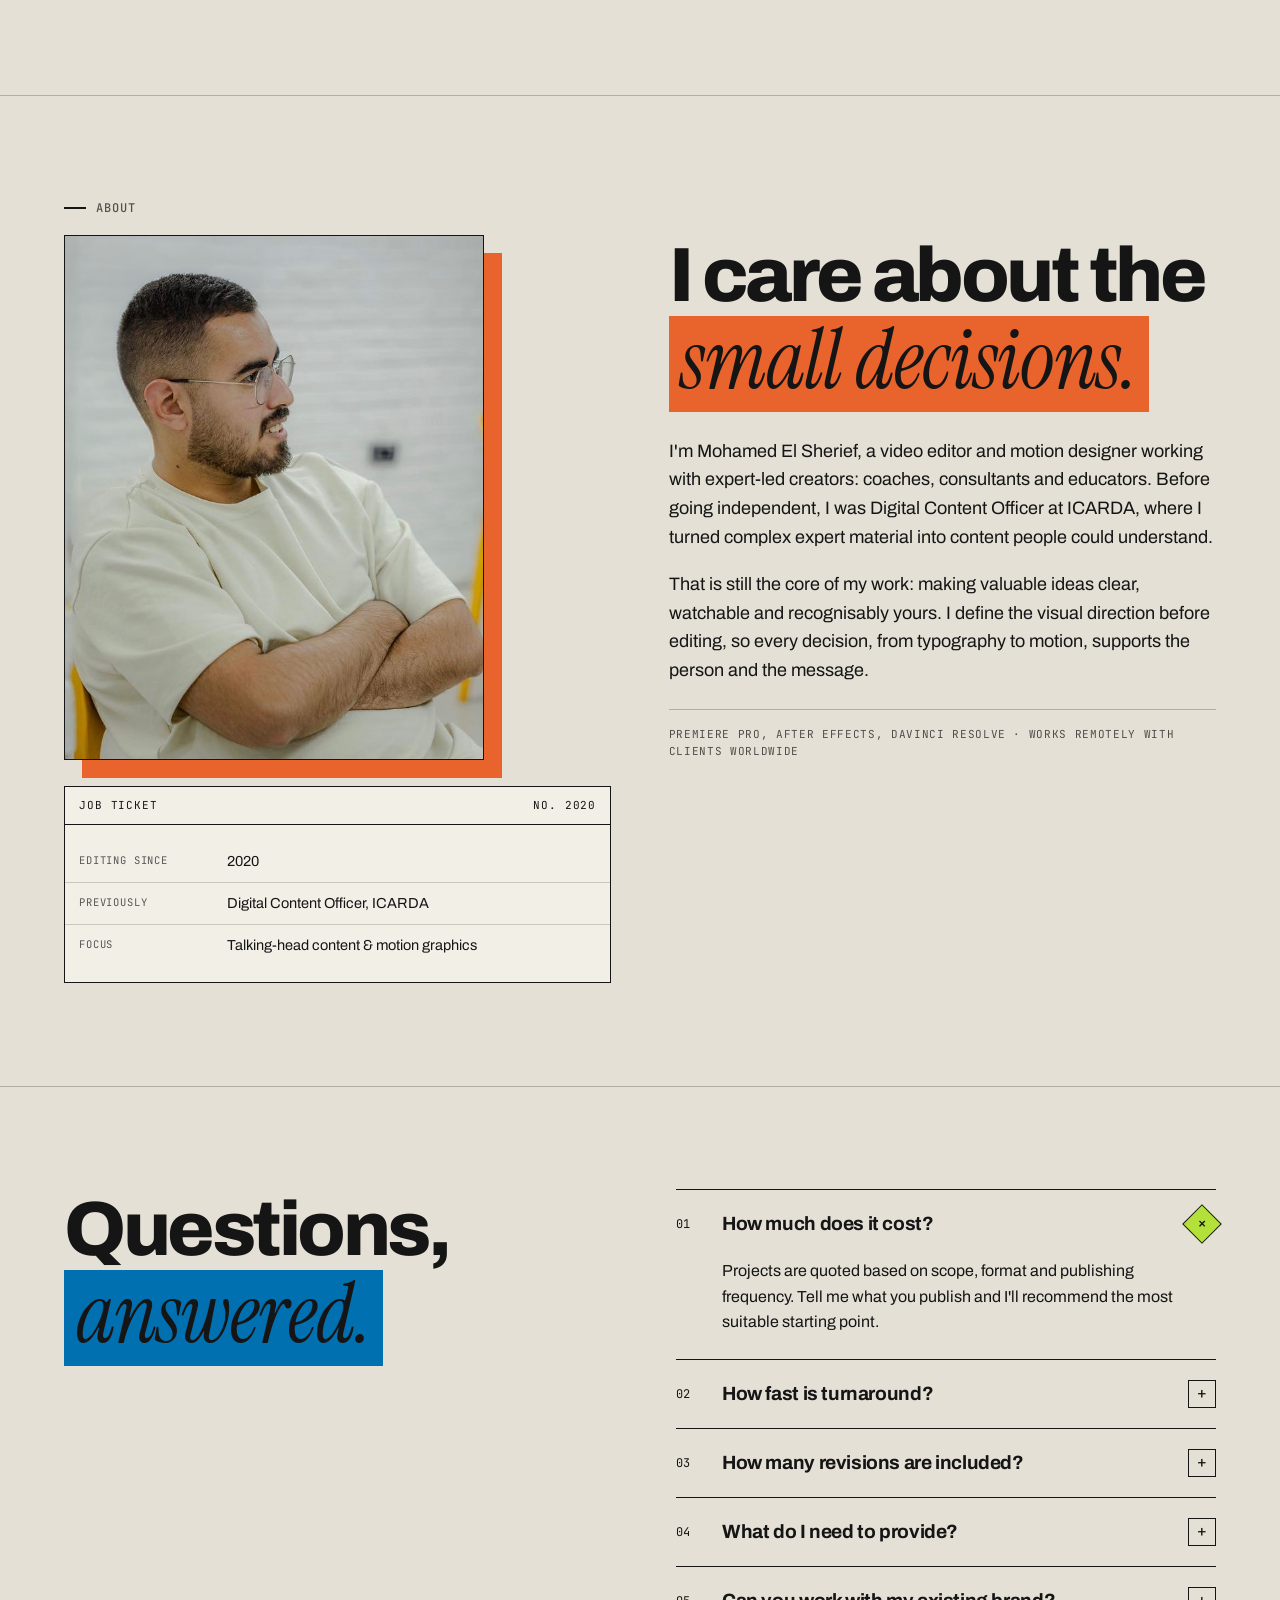
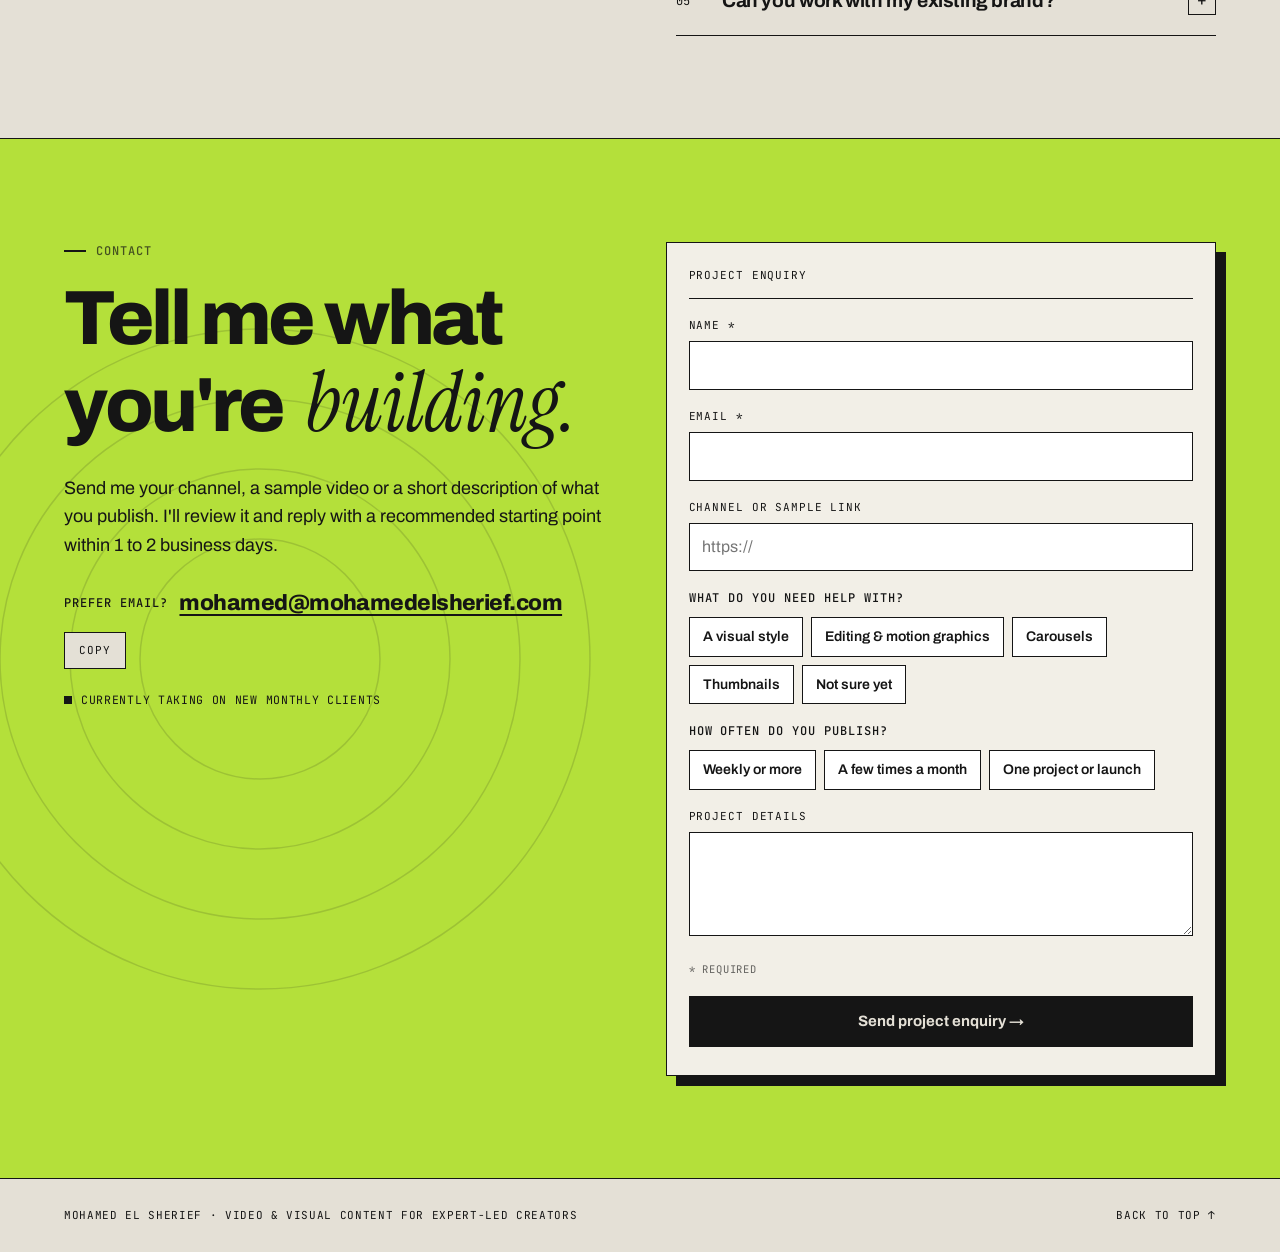
==== commit 7dd0d8fd: "Wire the three Shorts, and fix Approach clips not autoplaying Shorts slots now carry their YouTube i" ====
--- a/index.html
+++ b/index.html
@@ -646,10 +646,10 @@
       </div>
     </div>
 
-    <!-- Three 9:16 slots. Add data-video and data-poster to each when the files are ready. -->
+    <!-- Three 9:16 slots: YouTube Shorts, loaded only when the play button is pressed. -->
     <div class="shorts">
       <article>
-        <div class="slot slot-9 sh-blue" data-video="" data-poster="assets/opt/short-01-ad-poster.jpg" data-label="OPT Digital ad">
+        <div class="slot slot-9 sh-blue" data-youtube="n3gh1pkKv1I" data-poster="assets/opt/short-01-ad-poster.jpg" data-label="OPT Digital ad">
           <span class="slot-tag">01 · 9:16</span>
         </div>
         <div class="short-cap">
@@ -658,7 +658,7 @@
         </div>
       </article>
       <article>
-        <div class="slot slot-9 sh-lime" data-video="" data-poster="assets/opt/short-02-talkinghead-poster.jpg" data-label="Talking-head short">
+        <div class="slot slot-9 sh-lime" data-youtube="TA64-lP5vS0" data-poster="assets/opt/short-02-talkinghead-poster.jpg" data-label="Talking-head short">
           <span class="slot-tag">02 · 9:16</span>
         </div>
         <div class="short-cap">
@@ -667,7 +667,7 @@
         </div>
       </article>
       <article>
-        <div class="slot slot-9 sh-orange" data-video="" data-poster="assets/opt/short-03-podcast-poster.jpg" data-label="Podcast clip">
+        <div class="slot slot-9 sh-orange" data-youtube="u9Z-JMIZIVc" data-poster="assets/opt/short-03-podcast-poster.jpg" data-label="Podcast clip">
           <span class="slot-tag">03 · 9:16</span>
         </div>
         <div class="short-cap">
@@ -933,27 +933,47 @@
   if (reduce && reduce.addEventListener) reduce.addEventListener('change', queue);
   queue();
 
-  /* ---------------- approach clips: muted loops, play only while on screen ---------------- */
+  /* ---------------- approach clips: muted autoplaying loops ----------------
+     Mounted up front with preload="metadata" so the file is ready; an
+     observer starts them slightly before they scroll in and pauses them once
+     they leave, so they are never sitting frozen on a first frame.          */
   var media = $$('.appr-media[data-clip]');
+
+  var wantPlay = function (v) {
+    if (reduce && reduce.matches) return;        /* honour reduced motion */
+    var p = v.play();
+    if (p && p.catch) {
+      p.catch(function () {                      /* not buffered yet - retry once ready */
+        v.addEventListener('canplay', function once () {
+          v.removeEventListener('canplay', once);
+          v.play().catch(function () {});
+        });
+      });
+    }
+  };
+
+  media.forEach(function (box) {
+    var v = document.createElement('video');
+    v.src = box.getAttribute('data-clip');
+    v.poster = box.getAttribute('data-poster') || '';
+    v.muted = true; v.loop = true; v.playsInline = true; v.preload = 'metadata';
+    v.setAttribute('muted', ''); v.setAttribute('playsinline', ''); v.setAttribute('loop', '');
+    v.tabIndex = -1; v.setAttribute('aria-hidden', 'true');
+    box.appendChild(v);
+    box.__clip = v;
+  });
+
   if ('IntersectionObserver' in window) {
     var io = new IntersectionObserver(function (entries) {
       entries.forEach(function (en) {
-        var box = en.target, v = box.querySelector('video');
-        if (en.isIntersecting) {
-          if (!v) {
-            v = document.createElement('video');
-            v.src = box.getAttribute('data-clip');
-            v.poster = box.getAttribute('data-poster') || '';
-            v.muted = true; v.loop = true; v.playsInline = true;
-            v.setAttribute('muted',''); v.setAttribute('playsinline','');
-            v.preload = 'none'; v.tabIndex = -1; v.setAttribute('aria-hidden','true');
-            box.appendChild(v);
-          }
-          if (!(reduce && reduce.matches)) v.play().catch(function () {});
-        } else if (v) { v.pause(); }
+        var v = en.target.__clip;
+        if (!v) return;
+        if (en.isIntersecting) wantPlay(v); else v.pause();
       });
-    }, { threshold: 0.35 });
+    }, { threshold: 0, rootMargin: '150px 0px' });
     media.forEach(function (m) { io.observe(m); });
+  } else {
+    media.forEach(function (m) { wantPlay(m.__clip); });
   }
 
   /* ---------------- video slots: poster + play, video loads only on click ---------------- */
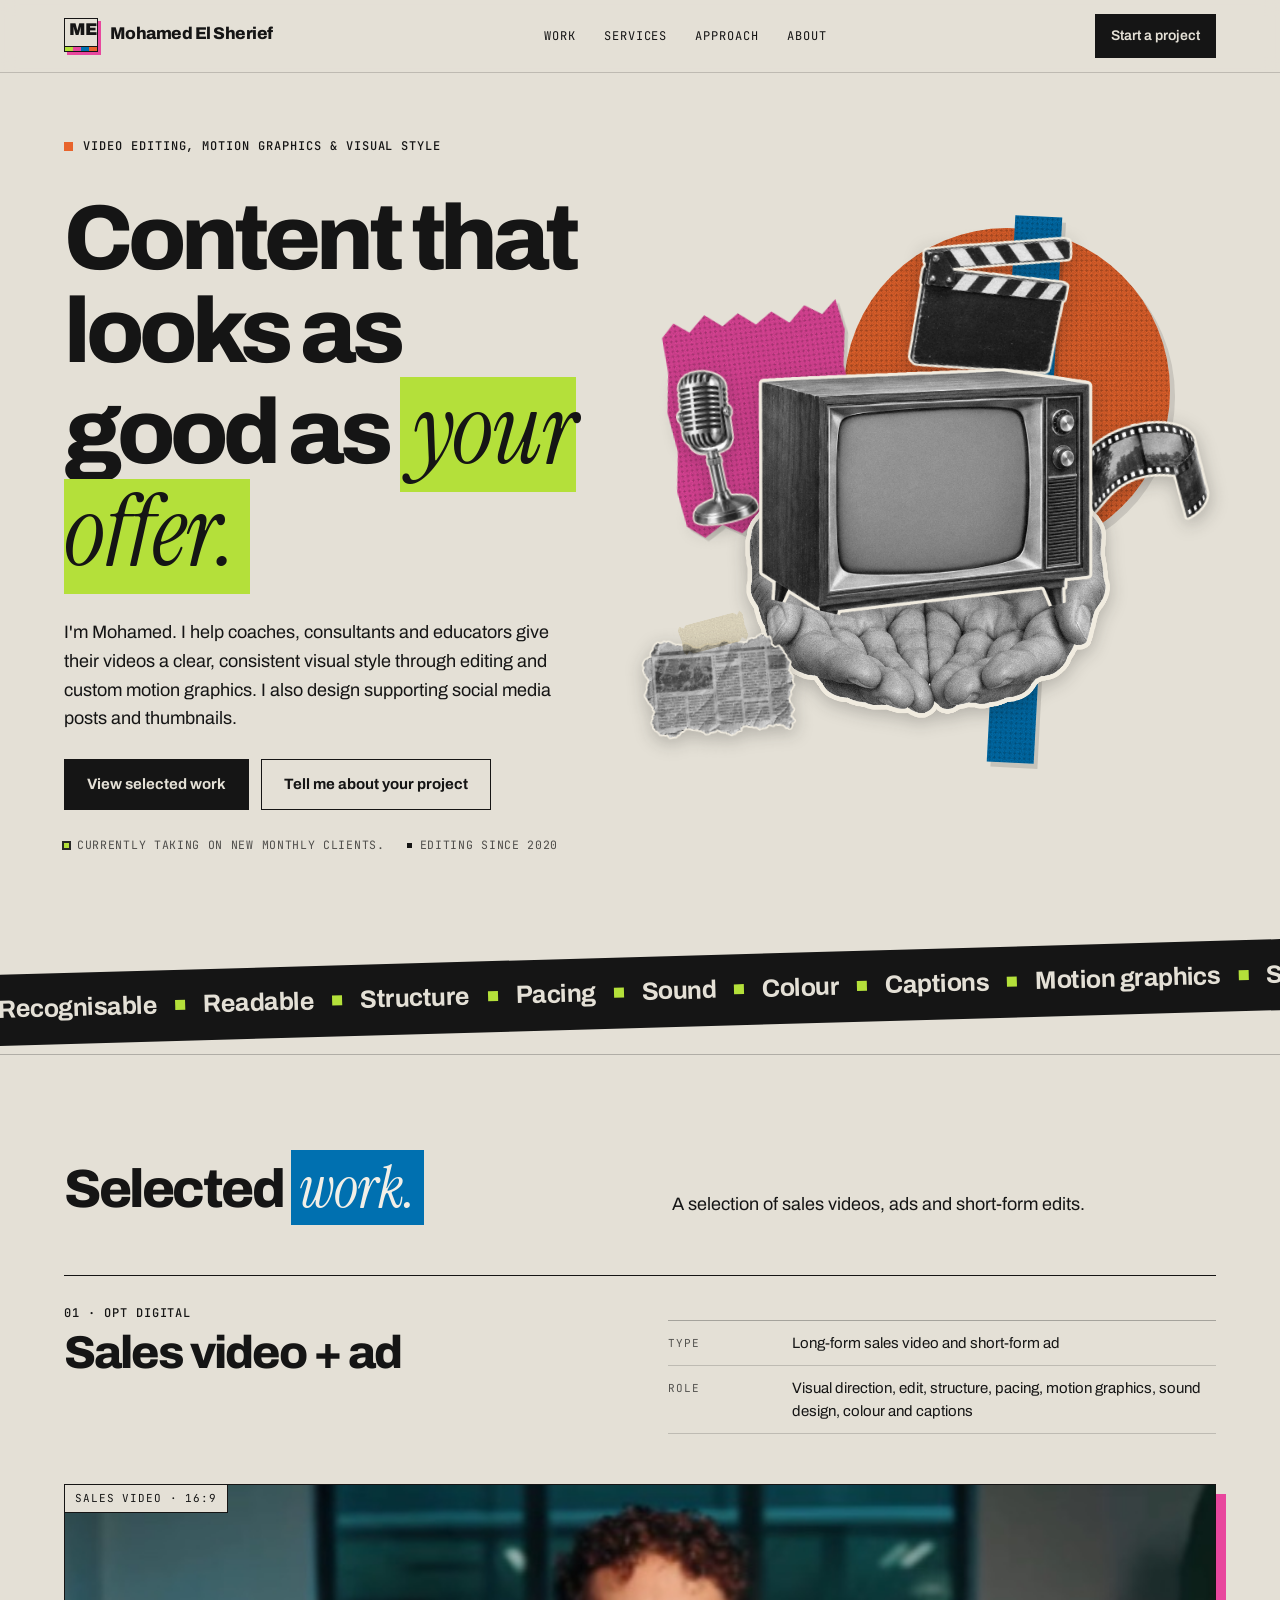
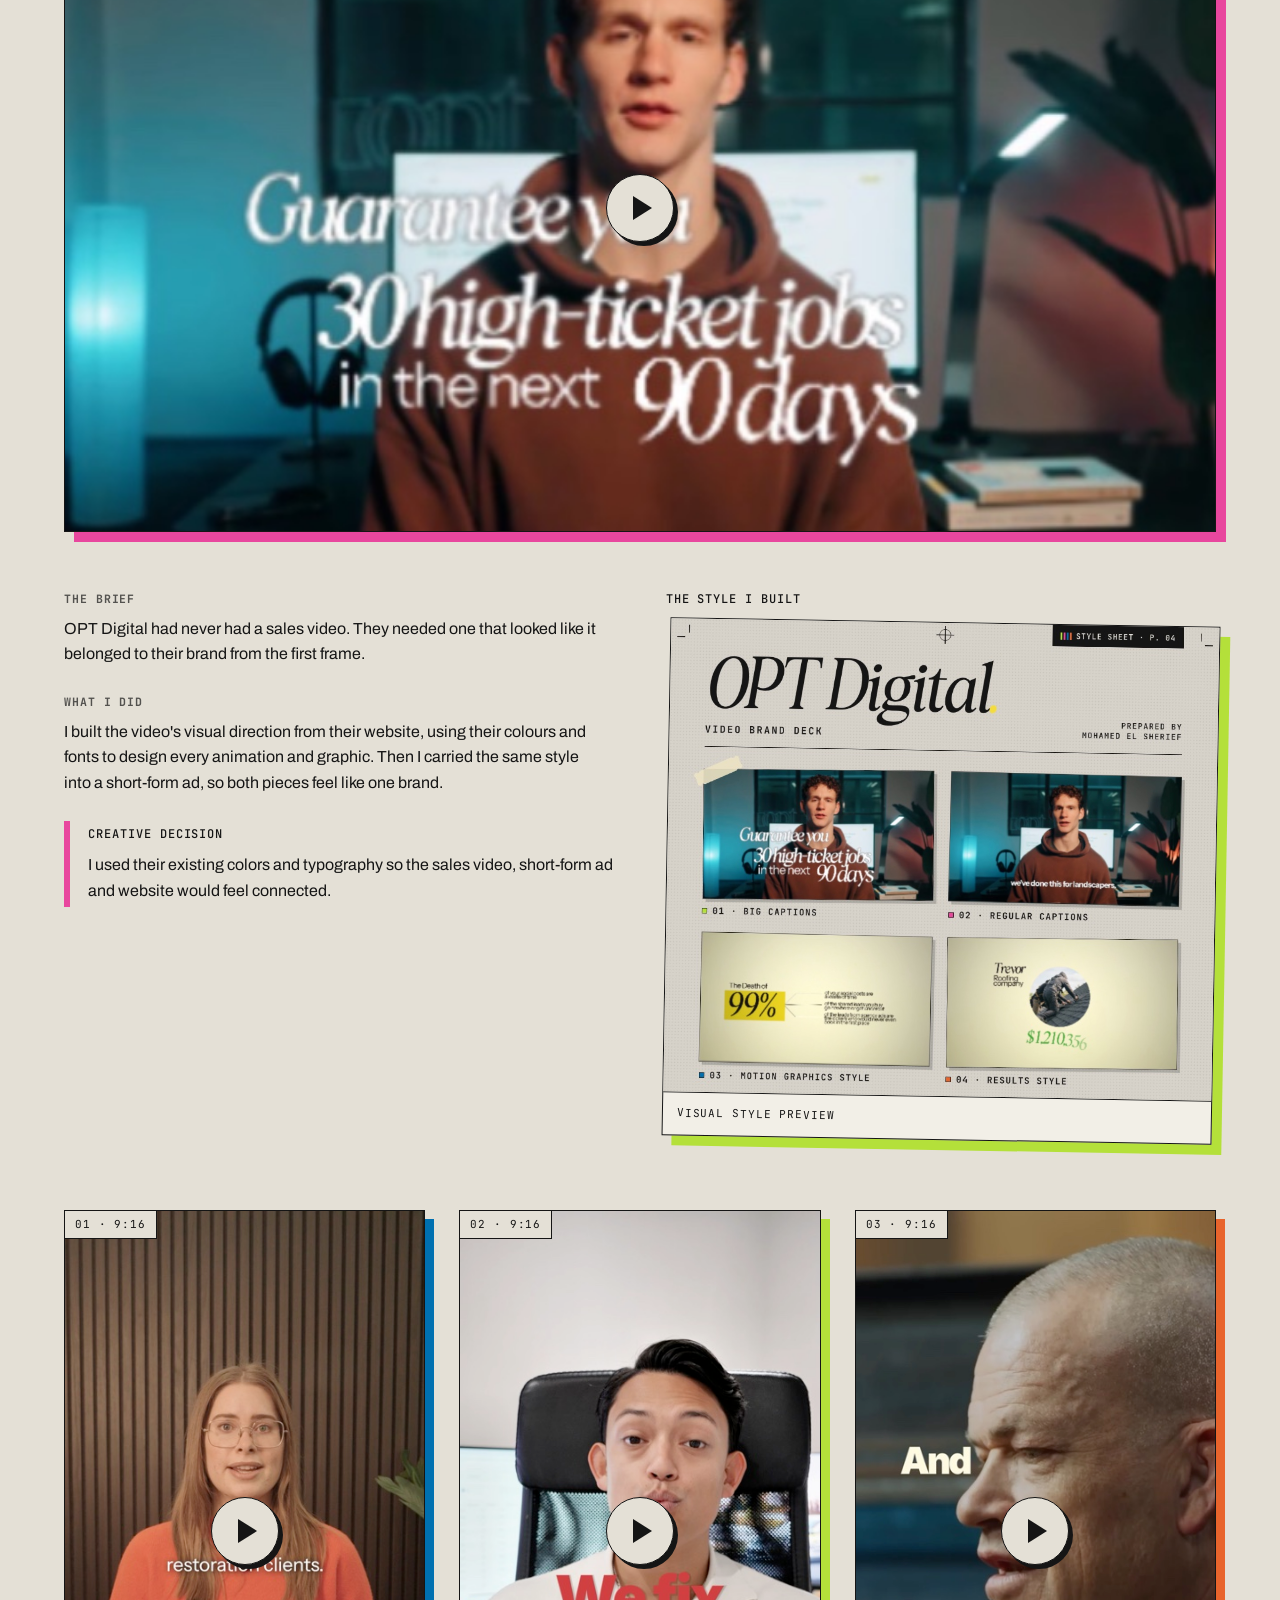
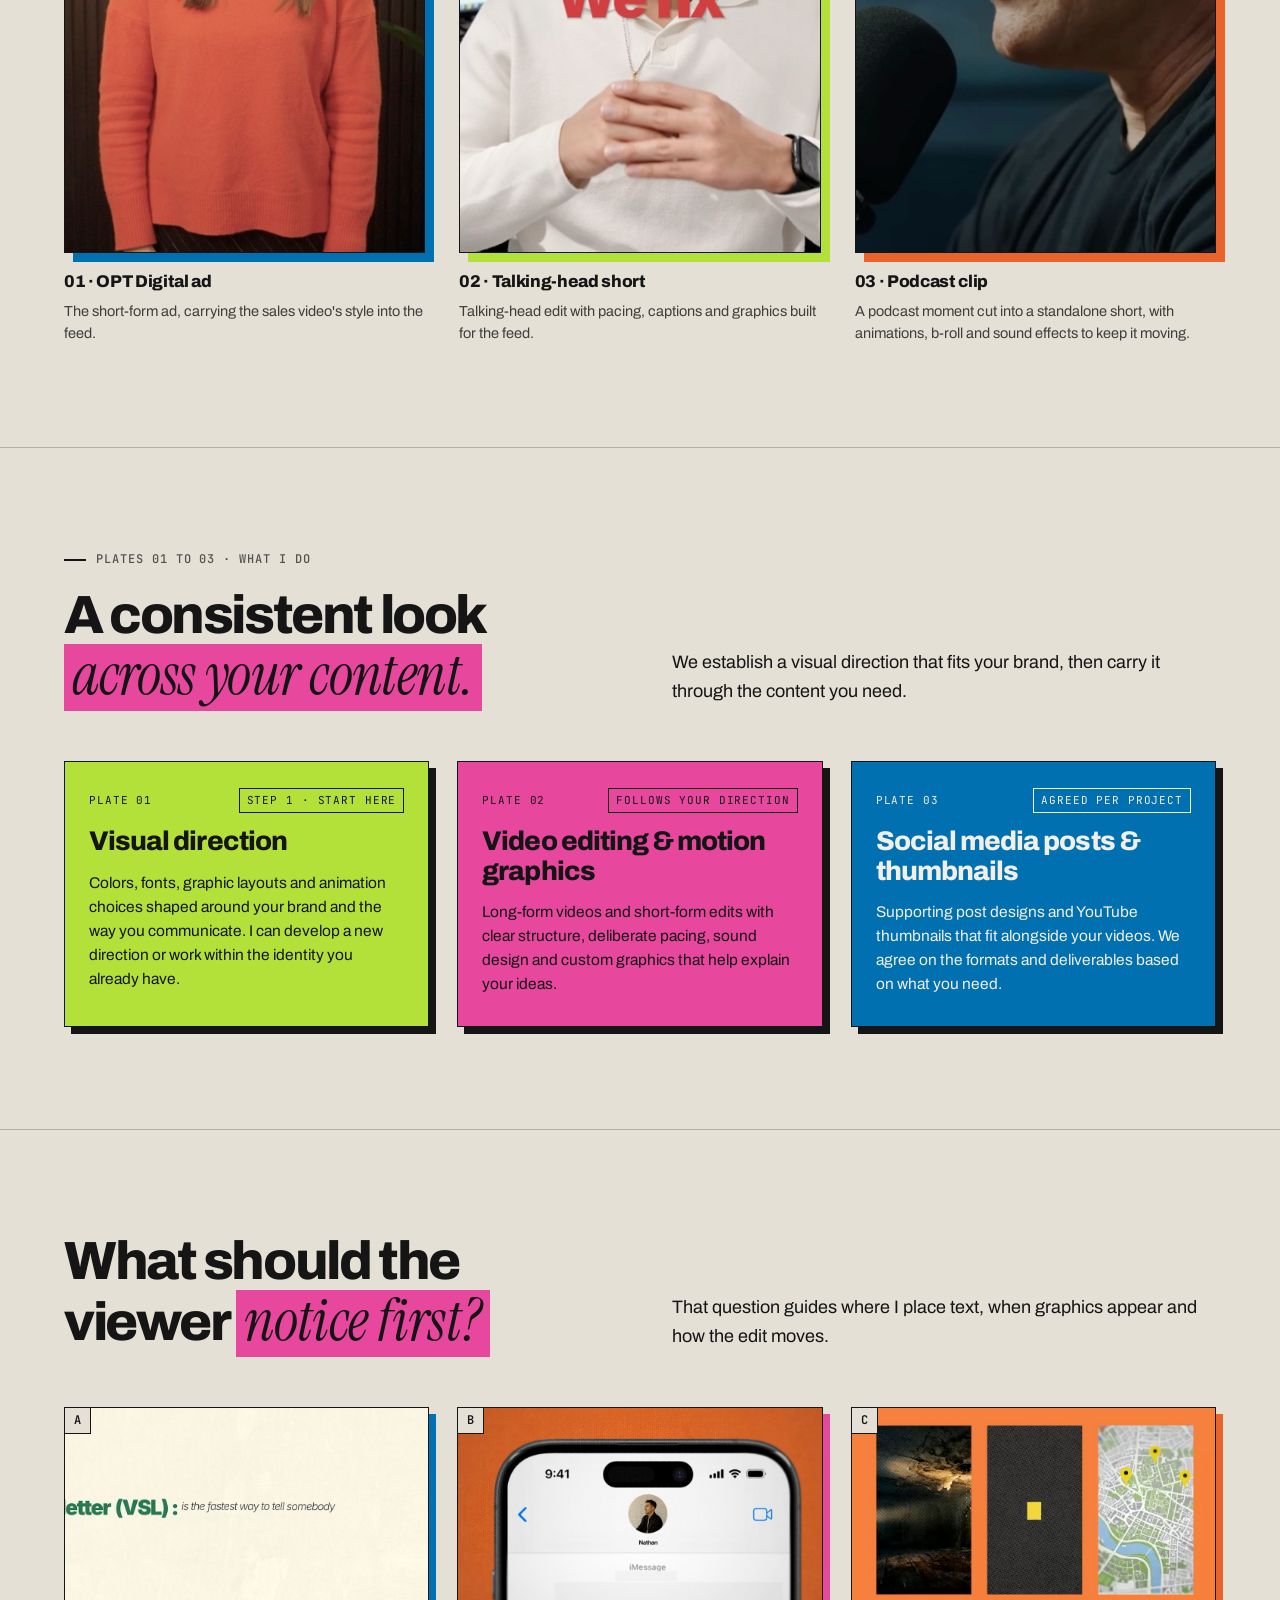
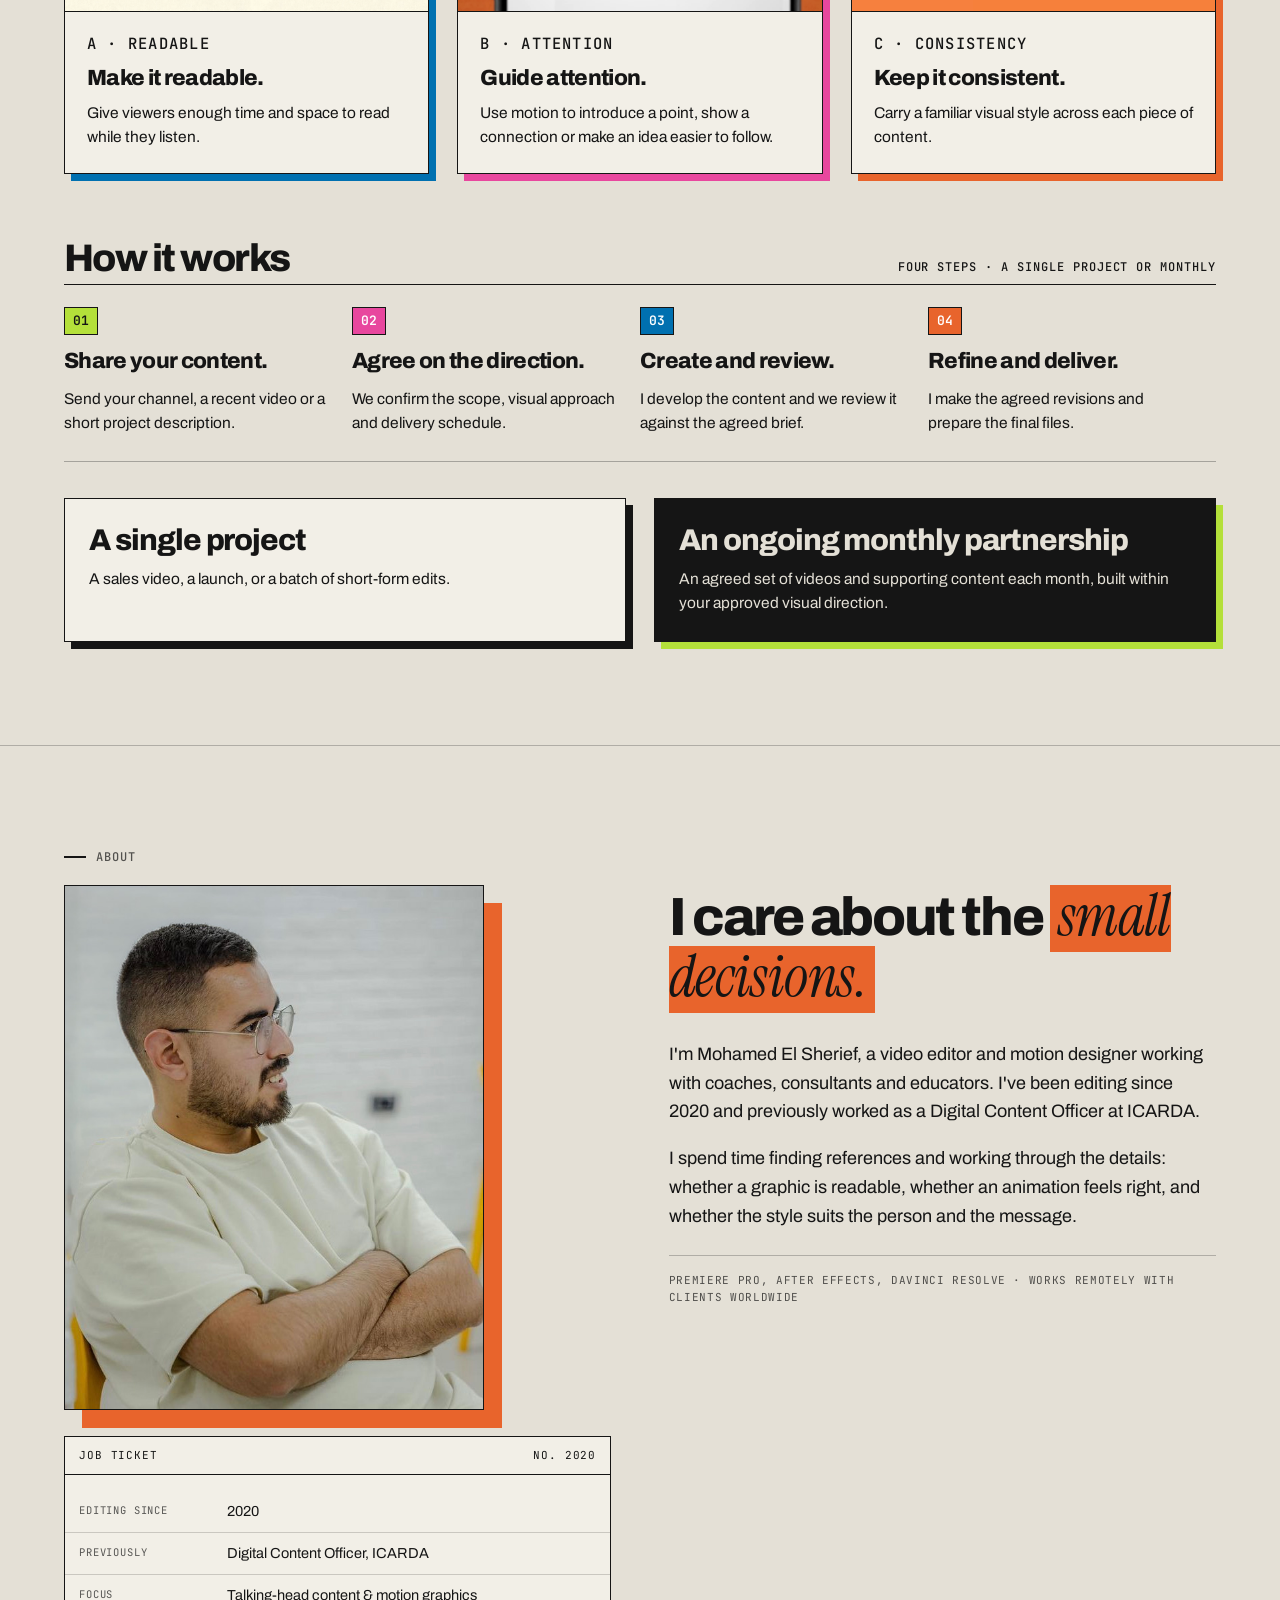
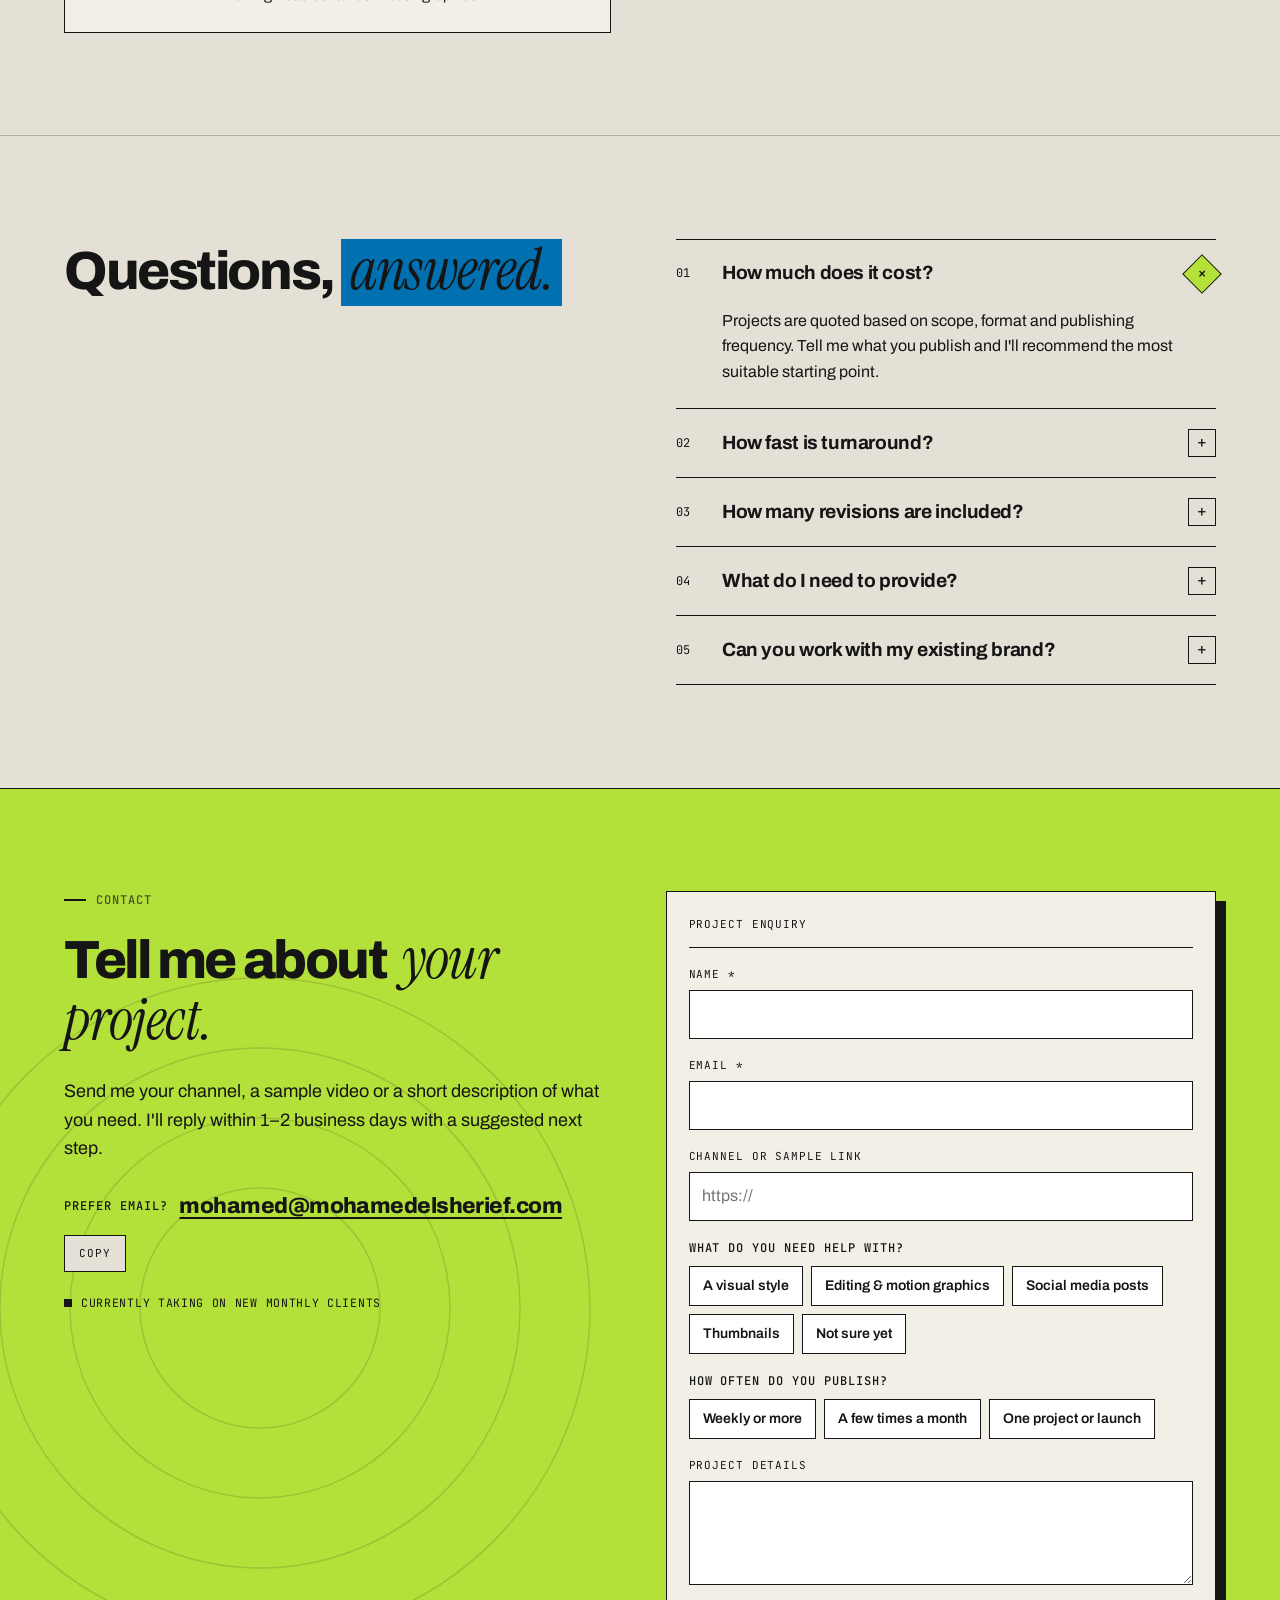
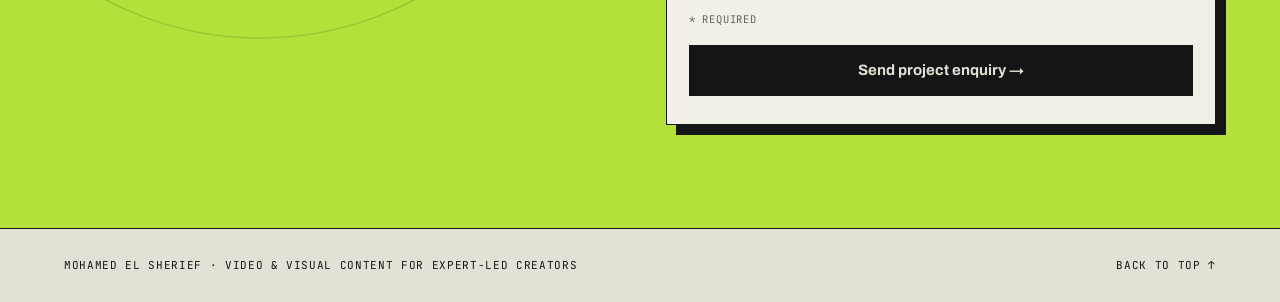
==== commit 8e82faf1: "Launch pass: reorder, rewrite copy, fix navigation and layout Structure - Order is now hero, selecte" ====
--- a/index.html
+++ b/index.html
@@ -3,12 +3,12 @@
 <head>
 <meta charset="UTF-8">
 <meta name="viewport" content="width=device-width, initial-scale=1">
-<title>Mohamed El Sherief — Video, motion &amp; visual style for expert-led creators</title>
-<meta name="description" content="I create a recognisable visual system for experts, educators and consultants, then carry it across videos, shorts, carousels and thumbnails.">
+<title>Mohamed El Sherief — Video editing, motion graphics &amp; visual style</title>
+<meta name="description" content="I help coaches, consultants and educators give their videos a clear, consistent visual style through editing and custom motion graphics, plus supporting social media posts and thumbnails.">
 <meta name="theme-color" content="#E4E0D6">
 <link rel="icon" href="favicon.svg" type="image/svg+xml">
 <meta property="og:type" content="website">
-<meta property="og:title" content="Mohamed El Sherief — Video &amp; visual content for expert-led creators">
+<meta property="og:title" content="Mohamed El Sherief — Video editing, motion graphics &amp; visual style">
 <meta property="og:description" content="Content that looks as good as your offer.">
 
 <link rel="preconnect" href="https://fonts.googleapis.com">
@@ -57,7 +57,9 @@
   font-size:16px;
   line-height:1.55;
   -webkit-font-smoothing:antialiased;
-  overflow-x:hidden;
+  /* clip, not hidden: overflow-x:hidden on body makes body a scroll
+     container, which swallows anchor jumps so nav links do nothing */
+  overflow-x:clip;
 }
 ::selection{background:var(--lime);color:var(--ink)}
 :focus-visible{outline:2px solid var(--blue);outline-offset:3px}
@@ -66,9 +68,9 @@
    PRIMITIVES
    ============================================================ */
 .wrap{width:100%;max-width:var(--maxw);margin-inline:auto;padding-inline:var(--padx)}
-.sect{padding-block:var(--pady);border-top:var(--hair);scroll-margin-top:70px}
+.sect{padding-block:var(--pady);border-top:var(--hair);scroll-margin-top:88px}
 .mono{font-family:var(--mono);font-size:12px;letter-spacing:.08em;text-transform:uppercase;font-weight:500}
-.h2{font-weight:800;letter-spacing:-.045em;line-height:1.06;font-size:clamp(40px,6vw,86px);overflow-wrap:break-word}
+.h2{font-weight:800;letter-spacing:-.045em;line-height:1.06;font-size:clamp(32px,4.2vw,56px);overflow-wrap:break-word;max-width:19ch}
 .h3{font-weight:800;letter-spacing:-.035em;line-height:1.1}
 .lede{font-size:clamp(15px,1.5vw,18px);line-height:1.6;max-width:62ch}
 /* italic serif phrase on a highlighter band (ported from the design reference).
@@ -122,18 +124,18 @@
    HERO
    ============================================================ */
 .hero{padding:clamp(40px,5vw,64px) var(--padx) clamp(48px,6vw,80px)}
-.hero-in{max-width:var(--maxw);margin:0 auto;display:grid;grid-template-columns:minmax(0,1fr);gap:clamp(24px,3vw,36px) clamp(8px,3vw,40px)}
+.hero-in{max-width:var(--maxw);margin:0 auto;display:grid;grid-template-columns:minmax(0,1fr);gap:clamp(24px,3vw,36px) clamp(28px,4vw,56px)}
 .eyebrow{grid-column:1;grid-row:1;display:flex;align-items:center;gap:10px;color:var(--ink)}
 .eyebrow::before{content:"";width:9px;height:9px;background:var(--orange);flex:none}
 .hero h1{grid-column:1;grid-row:2;position:relative;z-index:2;font-weight:800;letter-spacing:-.055em;line-height:1.02;overflow-wrap:break-word;font-size:clamp(42px,8.5vw,92px)}
-.hero-rest{grid-column:1;grid-row:4;display:flex;flex-direction:column;gap:28px}
+.hero-rest{grid-column:1;grid-row:3;display:flex;flex-direction:column;gap:26px}
 .hero-actions{display:flex;flex-wrap:wrap;gap:12px}
 .hero-meta{display:flex;flex-wrap:wrap;gap:10px 22px;font-family:var(--mono);font-size:11.5px;letter-spacing:.06em;text-transform:uppercase;color:rgba(21,21,21,.72)}
 .hero-meta li{display:flex;align-items:center;gap:8px}
 .hero-meta li::before{content:"";width:5px;height:5px;background:var(--ink);flex:none}
 .hero-meta li.live::before{background:var(--lime);box-shadow:0 0 0 2px rgba(21,21,21,.9)}
 /* collage: geometry ported verbatim from the design reference */
-.collage{grid-column:1;grid-row:3;justify-self:center;max-width:360px}
+.collage{grid-column:1;grid-row:4;justify-self:center;max-width:320px}
 
 /* ============================================================
    MARQUEE  (dark band, rotated -1.6deg, 38s loop)
@@ -166,7 +168,7 @@
 .plates{display:grid;grid-template-columns:repeat(auto-fit,minmax(min(100%,290px),1fr));gap:clamp(20px,2.5vw,28px)}
 .plate{border:var(--bd);padding:26px 24px 30px;display:flex;flex-direction:column;gap:14px;min-width:0}
 .plate-1{background:var(--lime);box-shadow:7px 7px 0 var(--ink)}
-.plate-2{background:var(--pink);color:var(--white);box-shadow:7px 7px 0 var(--ink)}
+.plate-2{background:var(--pink);color:var(--ink);box-shadow:7px 7px 0 var(--ink)}
 .plate-3{background:var(--blue);color:var(--paper-light);box-shadow:7px 7px 0 var(--ink)}
 .plate-top{display:flex;align-items:center;justify-content:space-between;gap:12px;font-family:var(--mono);font-size:11px;letter-spacing:.08em;text-transform:uppercase}
 .plate-tag{border:1.5px solid currentColor;padding:3px 7px}
@@ -182,7 +184,8 @@
 .appr-card:nth-child(2){box-shadow:7px 7px 0 var(--pink)}
 .appr-card:nth-child(3){box-shadow:7px 7px 0 var(--orange)}
 .appr-media{position:relative;aspect-ratio:16/9;overflow:hidden;background:var(--ink);border-bottom:var(--bd)}
-.appr-media video,.appr-media img{width:100%;height:100%;object-fit:cover}
+.appr-media video,.appr-media img{position:absolute;inset:0;width:100%;height:100%;object-fit:cover}
+.appr-media video{z-index:1}   /* the clip paints over its poster */
 .appr-letter{position:absolute;left:0;top:0;z-index:2;width:26px;height:26px;display:grid;place-content:center;font-family:var(--mono);font-size:12px;font-weight:600;background:var(--paper);border-right:var(--bd);border-bottom:var(--bd)}
 .appr-body{padding:20px 22px 24px;display:flex;flex-direction:column;gap:10px}
 .appr-body h3{font-size:clamp(19px,1.8vw,22px);font-weight:800;letter-spacing:-.03em;line-height:1.1}
@@ -244,7 +247,8 @@
 .case-block p{font-size:16px;line-height:1.6;max-width:60ch}
 .decision{border-left:6px solid var(--pink);padding:4px 0 4px 18px;margin-top:26px}
 .deck{display:block;transform:rotate(1deg);border:var(--bd);box-shadow:10px 10px 0 var(--lime);background:var(--paper-light);transition:transform .2s,box-shadow .2s}
-.deck:hover{transform:rotate(0deg);box-shadow:12px 12px 0 var(--lime)}
+.deck-static{cursor:default}
+.deck:not(.deck-static):hover{transform:rotate(0deg);box-shadow:12px 12px 0 var(--lime)}
 .deck img{width:100%;height:auto;border-bottom:var(--bd)}
 .deck-foot{display:flex;align-items:center;justify-content:space-between;gap:12px;padding:12px 14px;font-family:var(--mono);font-size:11px;letter-spacing:.08em;text-transform:uppercase}
 .shorts{display:grid;grid-template-columns:repeat(auto-fit,minmax(min(100%,230px),1fr));gap:clamp(22px,3vw,34px);margin-top:clamp(44px,5.5vw,76px)}
@@ -299,7 +303,7 @@
 /* ============================================================
    CONTACT  (lime, faint concentric circles)
    ============================================================ */
-.contact{position:relative;background:var(--lime);border-top:var(--bd);overflow:hidden;padding-block:var(--pady)}
+.contact{scroll-margin-top:88px;position:relative;background:var(--lime);border-top:var(--bd);overflow:hidden;padding-block:var(--pady)}
 .rings{position:absolute;left:-120px;top:50%;transform:translateY(-50%);width:760px;height:760px;pointer-events:none;opacity:.14}
 .rings circle{fill:none;stroke:var(--ink);stroke-width:1.5}
 .contact-grid{position:relative;z-index:1;display:grid;grid-template-columns:repeat(auto-fit,minmax(min(100%,330px),1fr));gap:clamp(32px,4vw,64px);align-items:start}
@@ -378,8 +382,12 @@
 }
 @media (min-width:1120px){
   .hero-in{grid-template-columns:minmax(0,1fr) minmax(0,1.12fr)}
-  .hero h1{grid-column:1 / -1;max-width:50%}
-  .collage{grid-column:2;grid-row:1 / span 3;justify-self:end;max-width:600px;margin-right:clamp(8px,3vw,40px)}
+  .hero h1{grid-column:1 / -1;max-width:calc(50% - 40px)}
+  /* keep the headline clear of the collage: a flat 50% let the longest
+     line reach within 1px of it at ~1280px */
+  .collage{grid-column:2;grid-row:1 / span 3;justify-self:end;max-width:600px;margin-right:0}
+  /* no right margin: with width:100% it pulled the collage back into the
+     column gutter, leaving only ~11px beside the text at ~1140px */
   .hero-rest{grid-row:3}
 }
 
@@ -424,9 +432,22 @@
 <!-- ======================== HERO ======================== -->
 <section class="hero" id="hero">
   <div class="hero-in">
-    <p class="eyebrow mono">Video, motion &amp; visual style for expert-led creators</p>
+    <p class="eyebrow mono">Video editing, motion graphics &amp; visual style</p>
 
     <h1>Content that looks as good as <span class="hl hl-lime">your offer.</span></h1>
+
+
+    <div class="hero-rest">
+      <p class="lede">I'm Mohamed. I help coaches, consultants and educators give their videos a clear, consistent visual style through editing and custom motion graphics. I also design supporting social media posts and thumbnails.</p>
+      <div class="hero-actions">
+        <a class="btn" href="#work">View selected work</a>
+        <a class="btn btn-ghost" href="#contact">Tell me about your project</a>
+      </div>
+      <ul class="hero-meta">
+        <li class="live">Currently taking on new monthly clients.</li>
+        <li>Editing since 2020</li>
+      </ul>
+    </div>
 
     <div class="collage" aria-label="Cut paper collage: a vintage TV held in cupped hands" role="img" style="align-self:center;position:relative;z-index:1;width:100%;aspect-ratio:1/1">
       <div data-layer="1" style="position:absolute;left:36%;top:4%;width:56%;aspect-ratio:1/1;transition:transform .3s ease-out;will-change:transform">
@@ -459,20 +480,6 @@
         </div>
       </div>
 
-    </div>
-
-    <div class="hero-rest">
-      <p class="lede">I create a recognisable visual system for experts, educators and consultants, then carry it across videos, shorts, carousels and thumbnails, so everything you publish feels like one trusted brand.</p>
-      <div class="hero-actions">
-        <a class="btn" href="#contact">Tell me about your project</a>
-        <a class="btn btn-ghost" href="#work">View selected work ↓</a>
-      </div>
-      <ul class="hero-meta">
-        <li class="live">Currently taking on new monthly clients.</li>
-        <li>For experts, educators &amp; consultants</li>
-        <li>Editing since 2020</li>
-        <li>Long-form, shorts &amp; carousels</li>
-      </ul>
     </div>
   </div>
 </section>
@@ -484,11 +491,90 @@
   </div>
 </div>
 
-<!-- ======================== CTA BAND ======================== -->
-<section class="cta-band">
-  <div class="cta-in">
-    <p>Want your content to look like this?</p>
-    <a class="btn btn-lime" href="#contact">Tell me about your project</a>
+<!-- ======================== SELECTED WORK ======================== -->
+<section class="sect" id="work">
+  <div class="wrap">
+    <div class="sect-head">
+      <h2 class="h2">Selected <span class="hl hl-solid-blue">work.</span></h2>
+      <p class="lede">A selection of sales videos, ads and short-form edits.</p>
+    </div>
+
+    <div class="case-head">
+      <div class="case-title">
+        <p class="mono">01 · OPT Digital</p>
+        <h3>Sales video + ad</h3>
+      </div>
+      <dl class="spec">
+        <div><dt>Type</dt><dd>Long-form sales video and short-form ad</dd></div>
+        <div><dt>Role</dt><dd>Visual direction, edit, structure, pacing, motion graphics, sound design, colour and captions</dd></div>
+      </dl>
+    </div>
+
+    <!-- 16:9 sales video. data-youtube takes a YouTube ID; data-video takes a file path/URL. -->
+    <div class="slot slot-16 sh-pink" data-youtube="wdTwTUuvLaw" data-poster="assets/opt/frame-01.jpg" data-label="Sales video">
+      <span class="slot-tag">Sales video · 16:9</span>
+    </div>
+
+    <div class="case-grid">
+      <div>
+        <div class="case-block">
+          <h4>The brief</h4>
+          <p>OPT Digital had never had a sales video. They needed one that looked like it belonged to their brand from the first frame.</p>
+        </div>
+        <div class="case-block">
+          <h4>What I did</h4>
+          <p>I built the video's visual direction from their website, using their colours and fonts to design every animation and graphic. Then I carried the same style into a short-form ad, so both pieces feel like one brand.</p>
+        </div>
+        <div class="decision">
+          <h4 class="mono" style="margin-bottom:8px">Creative decision</h4>
+          <p style="font-size:16px;line-height:1.6;max-width:60ch">I used their existing colors and typography so the sales video, short-form ad and website would feel connected.</p>
+        </div>
+      </div>
+
+      <div>
+        <p class="mono" style="margin-bottom:14px">The style I built</p>
+        <!-- Shown as a still preview: the full style sheet is not published yet.
+             When it is, wrap this figure in a link and restore a "View the full
+             style sheet" call to action. -->
+        <figure class="deck deck-static">
+          <img src="assets/opt/deck-preview.jpg" alt="A page from the OPT Digital visual style sheet" loading="lazy" width="900" height="777">
+          <figcaption class="deck-foot">
+            <span>Visual style preview</span>
+          </figcaption>
+        </figure>
+      </div>
+    </div>
+
+    <!-- Three 9:16 slots: YouTube Shorts, loaded only when the play button is pressed. -->
+    <div class="shorts">
+      <article>
+        <div class="slot slot-9 sh-blue" data-youtube="n3gh1pkKv1I" data-poster="assets/opt/short-01-ad-poster.jpg" data-label="OPT Digital ad">
+          <span class="slot-tag">01 · 9:16</span>
+        </div>
+        <div class="short-cap">
+          <b>01 · OPT Digital ad</b>
+          <p>The short-form ad, carrying the sales video's style into the feed.</p>
+        </div>
+      </article>
+      <article>
+        <div class="slot slot-9 sh-lime" data-youtube="TA64-lP5vS0" data-poster="assets/opt/short-02-talkinghead-poster.jpg" data-label="Talking-head short">
+          <span class="slot-tag">02 · 9:16</span>
+        </div>
+        <div class="short-cap">
+          <b>02 · Talking-head short</b>
+          <p>Talking-head edit with pacing, captions and graphics built for the feed.</p>
+        </div>
+      </article>
+      <article>
+        <div class="slot slot-9 sh-orange" data-youtube="u9Z-JMIZIVc" data-poster="assets/opt/short-03-podcast-poster.jpg" data-label="Podcast clip">
+          <span class="slot-tag">03 · 9:16</span>
+        </div>
+        <div class="short-cap">
+          <b>03 · Podcast clip</b>
+          <p>A podcast moment cut into a standalone short, with animations, b-roll and sound effects to keep it moving.</p>
+        </div>
+      </article>
+    </div>
   </div>
 </section>
 
@@ -498,26 +584,26 @@
     <div class="sect-head">
       <div>
         <p class="sect-label mono">Plates 01 to 03 · What I do</p>
-        <h2 class="h2">One style. <span class="hl hl-pink">Everywhere you post.</span></h2>
-      </div>
-      <p class="lede">One person, one visual system, carried across your videos, carousels and thumbnails. Visual direction comes first; everything else follows it.</p>
+        <h2 class="h2">A consistent look <span class="hl hl-pink">across your content.</span></h2>
+      </div>
+      <p class="lede">We establish a visual direction that fits your brand, then carry it through the content you need.</p>
     </div>
 
     <div class="plates">
       <article class="plate plate-1">
         <div class="plate-top"><span>Plate 01</span><span class="plate-tag">Step 1 · Start here</span></div>
         <h3>Visual direction</h3>
-        <p>Before any editing, I build a short style sheet for your content: colours, fonts, layouts and motion, designed around you and the way you teach. You approve it, and everything else follows it.</p>
+        <p>Colors, fonts, graphic layouts and animation choices shaped around your brand and the way you communicate. I can develop a new direction or work within the identity you already have.</p>
       </article>
       <article class="plate plate-2">
-        <div class="plate-top"><span>Plate 02</span><span class="plate-tag">Follows your system</span></div>
+        <div class="plate-top"><span>Plate 02</span><span class="plate-tag">Follows your direction</span></div>
         <h3>Video editing &amp; motion graphics</h3>
-        <p>Long-form and short-form edits with clear structure, pacing and sound, and motion graphics that explain rather than decorate.</p>
+        <p>Long-form videos and short-form edits with clear structure, deliberate pacing, sound design and custom graphics that help explain your ideas.</p>
       </article>
       <article class="plate plate-3">
-        <div class="plate-top"><span>Plate 03</span><span class="plate-tag">Follows your system</span></div>
-        <h3>Carousels &amp; social graphics</h3>
-        <p>Each video becomes carousels, posts and thumbnails in the same style, so one recording works everywhere you publish.</p>
+        <div class="plate-top"><span>Plate 03</span><span class="plate-tag">Agreed per project</span></div>
+        <h3>Social media posts &amp; thumbnails</h3>
+        <p>Supporting post designs and YouTube thumbnails that fit alongside your videos. We agree on the formats and deliverables based on what you need.</p>
       </article>
     </div>
   </div>
@@ -528,7 +614,7 @@
   <div class="wrap">
     <div class="sect-head">
       <h2 class="h2">What should the viewer <span class="hl hl-pink">notice first?</span></h2>
-      <p class="lede">Every edit starts with that question, so your viewer follows the idea, not the effects.</p>
+      <p class="lede">That question guides where I place text, when graphics appear and how the edit moves.</p>
     </div>
 
     <div class="appr">
@@ -540,7 +626,7 @@
         <div class="appr-body">
           <p class="mono">A · Readable</p>
           <h3>Make it readable.</h3>
-          <p>Text is timed and placed so it reads while you talk.</p>
+          <p>Give viewers enough time and space to read while they listen.</p>
         </div>
       </article>
       <article class="appr-card">
@@ -551,7 +637,7 @@
         <div class="appr-body">
           <p class="mono">B · Attention</p>
           <h3>Guide attention.</h3>
-          <p>Motion introduces a point or connects two ideas. Nothing moves just because it can.</p>
+          <p>Use motion to introduce a point, show a connection or make an idea easier to follow.</p>
         </div>
       </article>
       <article class="appr-card">
@@ -561,8 +647,8 @@
         </div>
         <div class="appr-body">
           <p class="mono">C · Consistency</p>
-          <h3>Build consistency.</h3>
-          <p>The same fonts, colours and motion in every piece, so people recognise you in the feed.</p>
+          <h3>Keep it consistent.</h3>
+          <p>Carry a familiar visual style across each piece of content.</p>
         </div>
       </article>
     </div>
@@ -573,133 +659,20 @@
         <p class="mono">Four steps · A single project or monthly</p>
       </div>
       <ol class="steps">
-        <li><span class="step-n">01</span><h4>Send me your content.</h4><p>Your channel, a recent video, or raw footage.</p></li>
-        <li><span class="step-n">02</span><h4>We set your visual style.</h4><p>I build your visual direction and you approve it.</p></li>
-        <li><span class="step-n">03</span><h4>I edit and deliver.</h4><p>Videos, shorts and carousels, all in that style.</p></li>
-        <li><span class="step-n">04</span><h4>We review and refine.</h4><p>We review the content together and refine what comes next.</p></li>
+        <li><span class="step-n">01</span><h4>Share your content.</h4><p>Send your channel, a recent video or a short project description.</p></li>
+        <li><span class="step-n">02</span><h4>Agree on the direction.</h4><p>We confirm the scope, visual approach and delivery schedule.</p></li>
+        <li><span class="step-n">03</span><h4>Create and review.</h4><p>I develop the content and we review it against the agreed brief.</p></li>
+        <li><span class="step-n">04</span><h4>Refine and deliver.</h4><p>I make the agreed revisions and prepare the final files.</p></li>
       </ol>
       <div class="engage">
         <article class="eng eng-1">
           <h4>A single project</h4>
-          <p>A sales video, a launch, or a batch of shorts.</p>
+          <p>A sales video, a launch, or a batch of short-form edits.</p>
         </article>
         <article class="eng eng-2">
           <h4>An ongoing monthly partnership</h4>
-          <p>A consistent set of videos and supporting content each month, all built within your approved visual system.</p>
+          <p>An agreed set of videos and supporting content each month, built within your approved visual direction.</p>
         </article>
-      </div>
-    </div>
-  </div>
-</section>
-
-<!-- ======================== SELECTED WORK ======================== -->
-<section class="sect" id="work">
-  <div class="wrap">
-    <div class="sect-head">
-      <h2 class="h2">Selected <span class="hl hl-solid-blue">work.</span></h2>
-      <p class="lede">A sales video and two shorts, each made with one clear idea in mind.</p>
-    </div>
-
-    <div class="case-head">
-      <div class="case-title">
-        <p class="mono">01 · OPT Digital</p>
-        <h3>Sales video + ad</h3>
-      </div>
-      <dl class="spec">
-        <div><dt>Type</dt><dd>Long-form sales video and short-form ad</dd></div>
-        <div><dt>Role</dt><dd>Visual direction, edit, structure, pacing, motion graphics, sound design, colour and captions</dd></div>
-      </dl>
-    </div>
-
-    <!-- 16:9 sales video. data-youtube takes a YouTube ID; data-video takes a file path/URL. -->
-    <div class="slot slot-16 sh-pink" data-youtube="wdTwTUuvLaw" data-poster="assets/opt/frame-01.jpg" data-label="Sales video">
-      <span class="slot-tag">Sales video · 16:9</span>
-    </div>
-
-    <div class="case-grid">
-      <div>
-        <div class="case-block">
-          <h4>The brief</h4>
-          <p>OPT Digital had never had a sales video. They needed one that looked like it belonged to their brand from the first frame.</p>
-        </div>
-        <div class="case-block">
-          <h4>What I did</h4>
-          <p>I built the video's visual direction from their website, using their colours and fonts to design every animation and graphic. Then I carried the same style into a short-form ad, so both pieces feel like one brand.</p>
-        </div>
-        <div class="decision">
-          <h4 class="mono" style="margin-bottom:8px">Creative decision</h4>
-          <p style="font-size:16px;line-height:1.6;max-width:60ch">Instead of bringing in a new look, I let their existing brand lead. A viewer who lands on their website after watching sees the same colours, type and feel, so the video and site build trust together.</p>
-        </div>
-      </div>
-
-      <div>
-        <p class="mono" style="margin-bottom:14px">The style I built</p>
-        <!-- The style sheet ("OPT Digital Brand Deck") was not included in the handoff.
-             Add its URL as the href here to make this preview a link. -->
-        <figure class="deck">
-          <img src="assets/opt/deck-preview.jpg" alt="Preview of the OPT Digital style sheet" loading="lazy" width="900" height="777">
-          <figcaption class="deck-foot">
-            <span>Style sheet · p. 04</span>
-            <span>View the full style sheet ↗</span>
-          </figcaption>
-        </figure>
-      </div>
-    </div>
-
-    <!-- Three 9:16 slots: YouTube Shorts, loaded only when the play button is pressed. -->
-    <div class="shorts">
-      <article>
-        <div class="slot slot-9 sh-blue" data-youtube="n3gh1pkKv1I" data-poster="assets/opt/short-01-ad-poster.jpg" data-label="OPT Digital ad">
-          <span class="slot-tag">01 · 9:16</span>
-        </div>
-        <div class="short-cap">
-          <b>01 · OPT Digital ad</b>
-          <p>The short-form ad, carrying the sales video's style into the feed.</p>
-        </div>
-      </article>
-      <article>
-        <div class="slot slot-9 sh-lime" data-youtube="TA64-lP5vS0" data-poster="assets/opt/short-02-talkinghead-poster.jpg" data-label="Talking-head short">
-          <span class="slot-tag">02 · 9:16</span>
-        </div>
-        <div class="short-cap">
-          <b>02 · Talking-head short</b>
-          <p>Talking-head edit with pacing, captions and graphics built for the feed.</p>
-        </div>
-      </article>
-      <article>
-        <div class="slot slot-9 sh-orange" data-youtube="u9Z-JMIZIVc" data-poster="assets/opt/short-03-podcast-poster.jpg" data-label="Podcast clip">
-          <span class="slot-tag">03 · 9:16</span>
-        </div>
-        <div class="short-cap">
-          <b>03 · Podcast clip</b>
-          <p>A podcast moment cut into a standalone short, with animations, b-roll and sound effects to keep it moving.</p>
-        </div>
-      </article>
-    </div>
-  </div>
-</section>
-
-<!-- ======================== GOOD FIT ======================== -->
-<section class="sect" id="fit">
-  <div class="wrap">
-    <h2 class="h2">Is this <span class="hl hl-orange">for you?</span></h2>
-    <div class="fit-grid">
-      <div class="fit-col yes">
-        <h3>A good fit if</h3>
-        <ul>
-          <li><span>+</span><span>You publish regularly or are ready to start.</span></li>
-          <li><span>+</span><span>You want your expertise to look as considered as your offer.</span></li>
-          <li><span>+</span><span>You want one person to maintain the visual quality across your content.</span></li>
-          <li><span>+</span><span>You value consistency and clear communication.</span></li>
-        </ul>
-      </div>
-      <div class="fit-col no">
-        <h3>Probably not a fit if</h3>
-        <ul>
-          <li><span>×</span><span>You are choosing entirely on the lowest price.</span></li>
-          <li><span>×</span><span>You want a different visual identity for every post.</span></li>
-          <li><span>×</span><span>You need high-volume editing with no time for visual direction.</span></li>
-        </ul>
       </div>
     </div>
   </div>
@@ -728,8 +701,8 @@
       <div class="about-copy">
         <h2 class="h2">I care about the <span class="hl hl-orange">small decisions.</span></h2>
         <div style="margin-top:clamp(22px,3vw,32px)">
-          <p class="lede">I'm Mohamed El Sherief, a video editor and motion designer working with expert-led creators: coaches, consultants and educators. Before going independent, I was Digital Content Officer at ICARDA, where I turned complex expert material into content people could understand.</p>
-          <p class="lede" style="margin-top:1em">That is still the core of my work: making valuable ideas clear, watchable and recognisably yours. I define the visual direction before editing, so every decision, from typography to motion, supports the person and the message.</p>
+          <p class="lede">I'm Mohamed El Sherief, a video editor and motion designer working with coaches, consultants and educators. I've been editing since 2020 and previously worked as a Digital Content Officer at ICARDA.</p>
+          <p class="lede" style="margin-top:1em">I spend time finding references and working through the details: whether a graphic is readable, whether an animation feels right, and whether the style suits the person and the message.</p>
         </div>
         <p class="about-foot">Premiere Pro, After Effects, DaVinci Resolve · Works remotely with clients worldwide</p>
       </div>
@@ -751,12 +724,12 @@
 
         <div class="faq-item">
           <button class="faq-q" aria-expanded="false"><span class="n">02</span><span class="q">How fast is turnaround?</span><span class="s" aria-hidden="true">+</span></button>
-          <div class="faq-a"><p>Shorts are delivered within 3 days. Long-form usually takes 3 to 5 days, depending on length and how much motion graphics it needs. If a project needs more time, I'll tell you before we start.</p></div>
+          <div class="faq-a"><p>Timing depends on the length, format and amount of motion graphics. I'll confirm the schedule with you before we start.</p></div>
         </div>
 
         <div class="faq-item">
           <button class="faq-q" aria-expanded="false"><span class="n">03</span><span class="q">How many revisions are included?</span><span class="s" aria-hidden="true">+</span></button>
-          <div class="faq-a"><p>In our first month together, revisions are unlimited while we find your style. Once your style is set, each video includes one round of revisions.</p></div>
+          <div class="faq-a"><p>We agree on the number of revision rounds before starting, based on the project. The quote will make clear what's included.</p></div>
         </div>
 
         <div class="faq-item">
@@ -784,8 +757,8 @@
     <div class="contact-grid">
       <div>
         <p class="sect-label mono">Contact</p>
-        <h2 class="h2">Tell me what you're <span class="hl hl-plain">building.</span></h2>
-        <p class="lede" style="margin-top:clamp(18px,2.4vw,26px)">Send me your channel, a sample video or a short description of what you publish. I'll review it and reply with a recommended starting point within 1 to 2 business days.</p>
+        <h2 class="h2">Tell me about <span class="hl hl-plain">your project.</span></h2>
+        <p class="lede" style="margin-top:clamp(18px,2.4vw,26px)">Send me your channel, a sample video or a short description of what you need. I'll reply within 1–2 business days with a suggested next step.</p>
 
         <div class="mailrow">
           <span class="mono">Prefer email?</span>
@@ -822,7 +795,7 @@
             <div class="chips" id="help-chips" data-mode="multi">
               <button class="chip" type="button" aria-pressed="false">A visual style</button>
               <button class="chip" type="button" aria-pressed="false">Editing &amp; motion graphics</button>
-              <button class="chip" type="button" aria-pressed="false">Carousels</button>
+              <button class="chip" type="button" aria-pressed="false">Social media posts</button>
               <button class="chip" type="button" aria-pressed="false">Thumbnails</button>
               <button class="chip" type="button" aria-pressed="false">Not sure yet</button>
             </div>
@@ -857,6 +830,7 @@
   </div>
 </section>
 
+
 </main>
 
 <!-- ======================== FOOTER ======================== -->
@@ -879,7 +853,7 @@
   var reduce = window.matchMedia ? window.matchMedia('(prefers-reduced-motion: reduce)') : null;
 
   /* ---------------- marquee (lime dot between each word, 38s loop) ---------------- */
-  var WORDS = ['Recognisable','Readable','Structure','Pacing','Sound','Colour','Captions','Motion graphics','Carousels','Thumbnails'];
+  var WORDS = ['Recognisable','Readable','Structure','Pacing','Sound','Colour','Captions','Motion graphics','Social posts','Thumbnails'];
   var mq = $('#mq');
   if (mq) {
     var run = function () {
@@ -894,6 +868,35 @@
     mq.appendChild(run());
     mq.appendChild(run());   /* second copy makes the -50% loop seamless */
   }
+
+  /* ---------------- in-page navigation ----------------
+     Driven explicitly rather than relying on native fragment scrolling, so
+     the landing position clears the sticky header by a predictable margin. */
+  $$('a[href^="#"]').forEach(function (link) {
+    link.addEventListener('click', function (e) {
+      var id = link.getAttribute('href');
+      if (!id || id.length < 2) return;
+      var target = document.querySelector(id);
+      if (!target) return;
+      e.preventDefault();
+      var hdrEl = $('.hdr');
+      var offset = id === '#top' ? 0 : (hdrEl ? hdrEl.offsetHeight : 0) + 16;
+      var y = Math.max(0, target.getBoundingClientRect().top + window.pageYOffset - offset);
+      var smooth = !(reduce && reduce.matches);
+      var from = window.pageYOffset;
+      window.scrollTo({ top: y, behavior: smooth ? 'smooth' : 'auto' });
+      if (smooth) {                               /* some environments ignore
+                                                     smooth scrolling - make
+                                                     sure we still get there */
+        setTimeout(function () {
+          if (Math.abs(window.pageYOffset - from) < 2 && Math.abs(y - from) > 2) {
+            window.scrollTo({ top: y, behavior: 'instant' });
+          }
+        }, 400);
+      }
+      if (history.replaceState) history.replaceState(null, '', id);
+    });
+  });
 
   /* ---------------- scroll progress + sticky mobile CTA ---------------- */
   var prog = $('#prog'), hero = $('#hero'), contact = $('#contact');
@@ -956,8 +959,12 @@
     var v = document.createElement('video');
     v.src = box.getAttribute('data-clip');
     v.poster = box.getAttribute('data-poster') || '';
-    v.muted = true; v.loop = true; v.playsInline = true; v.preload = 'metadata';
-    v.setAttribute('muted', ''); v.setAttribute('playsinline', ''); v.setAttribute('loop', '');
+    v.muted = true; v.loop = true; v.playsInline = true; v.autoplay = true;
+    v.preload = 'metadata';
+    v.setAttribute('muted', ''); v.setAttribute('playsinline', '');
+    v.setAttribute('loop', ''); v.setAttribute('autoplay', '');
+    /* autoplay is what actually starts these; the observer below only pauses
+       them off screen, so playback does not depend on it firing. */
     v.tabIndex = -1; v.setAttribute('aria-hidden', 'true');
     box.appendChild(v);
     box.__clip = v;
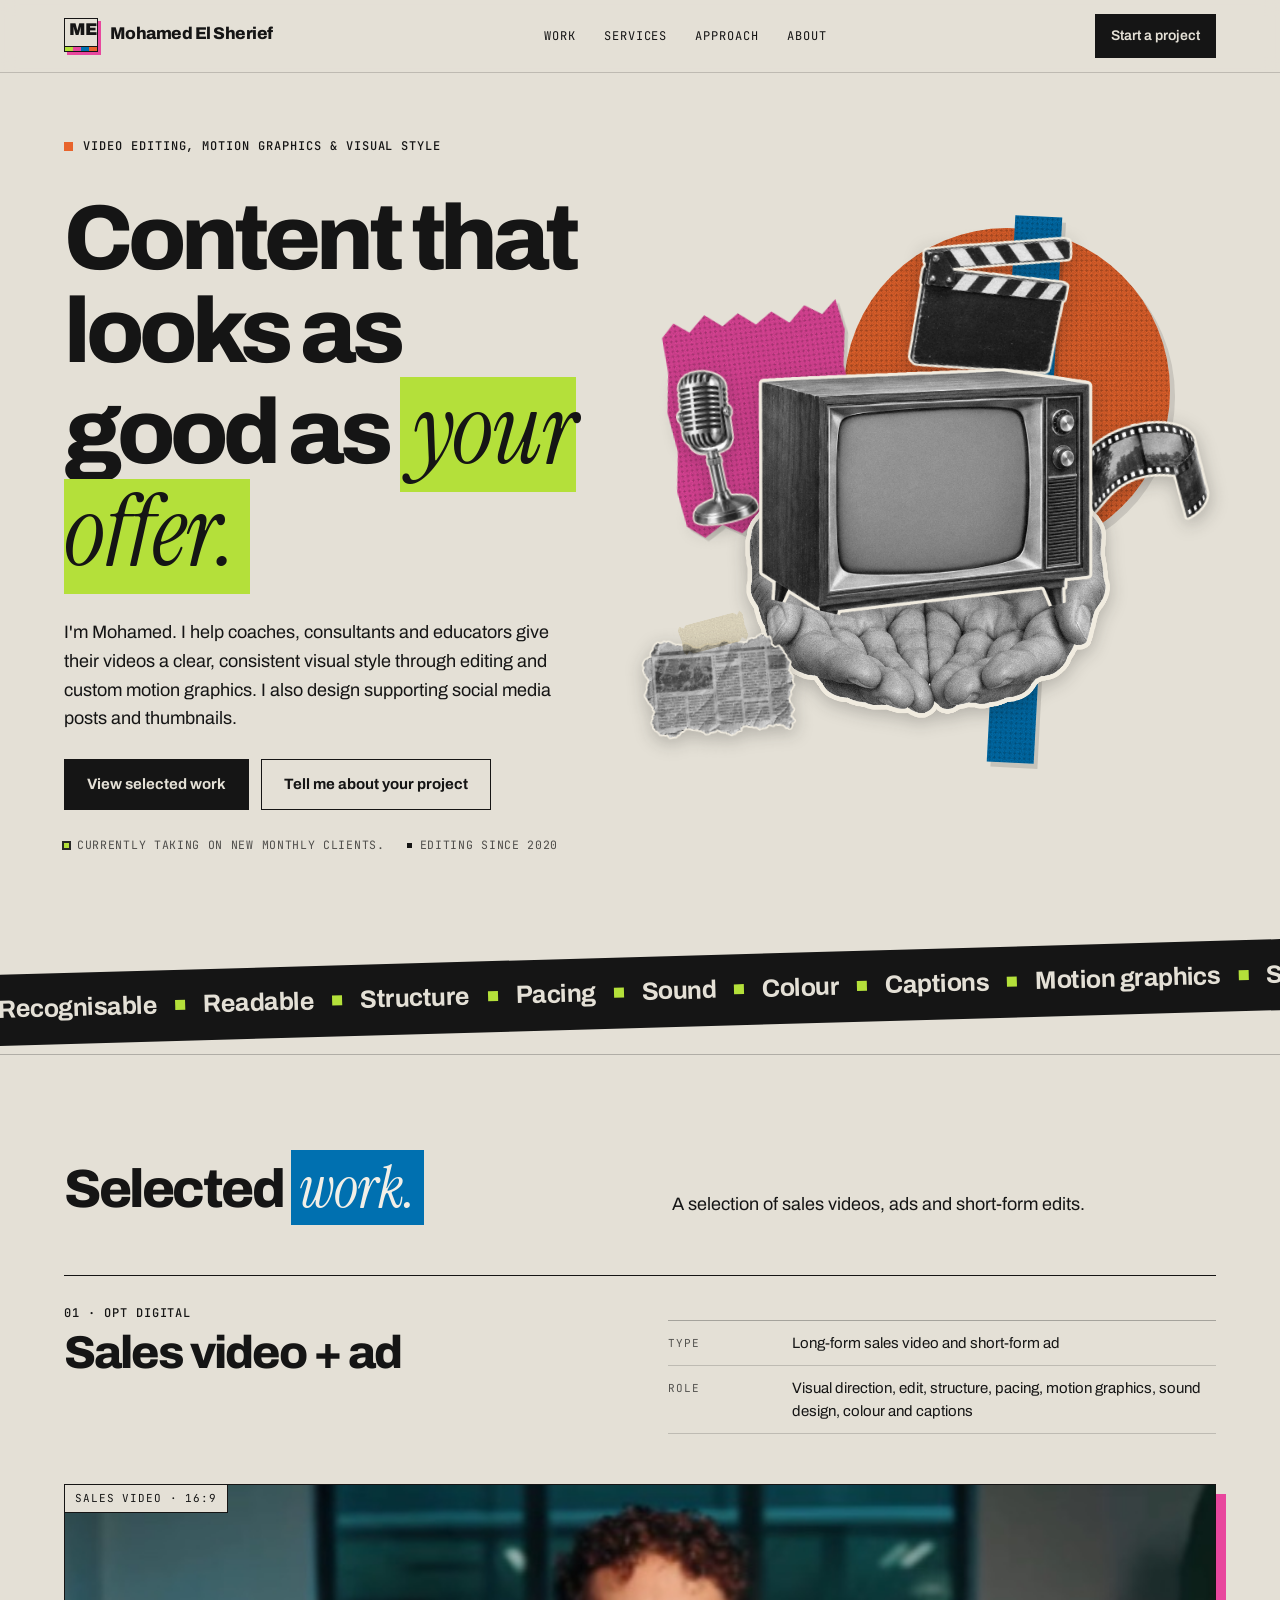
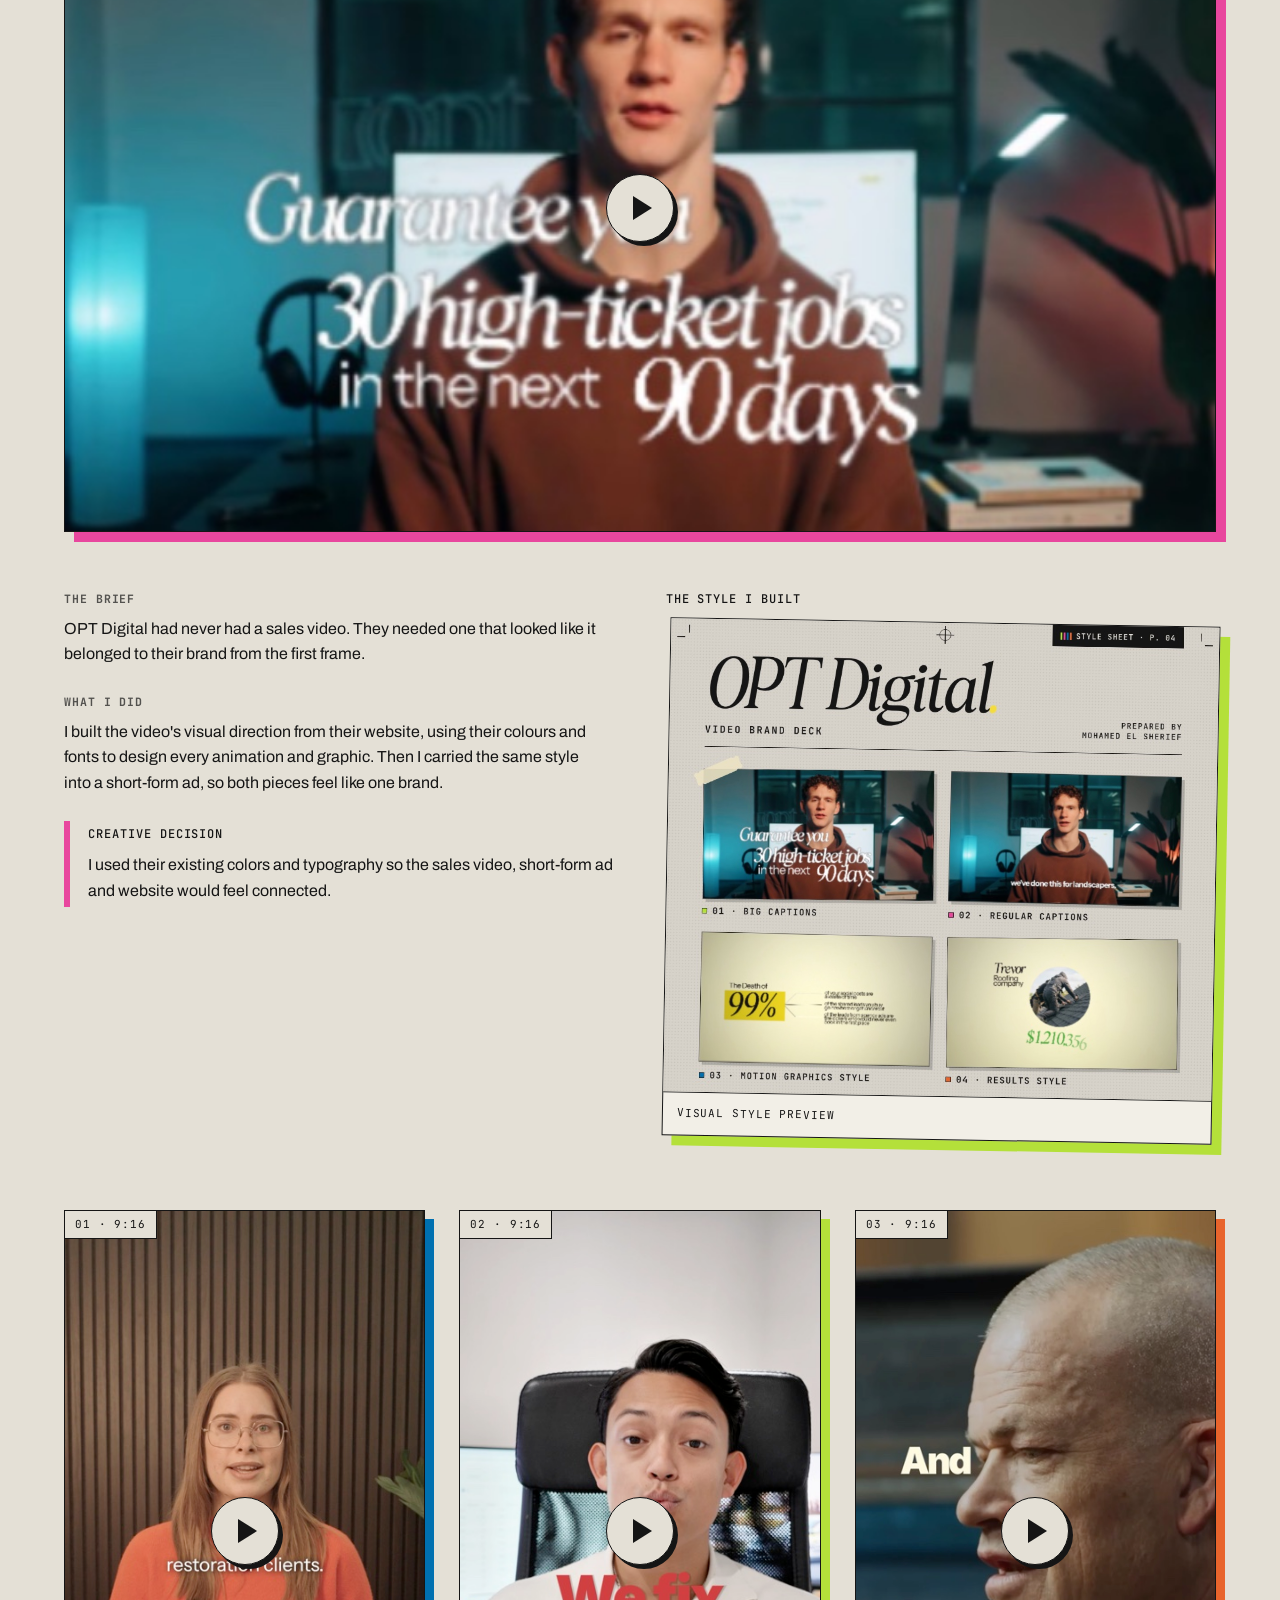
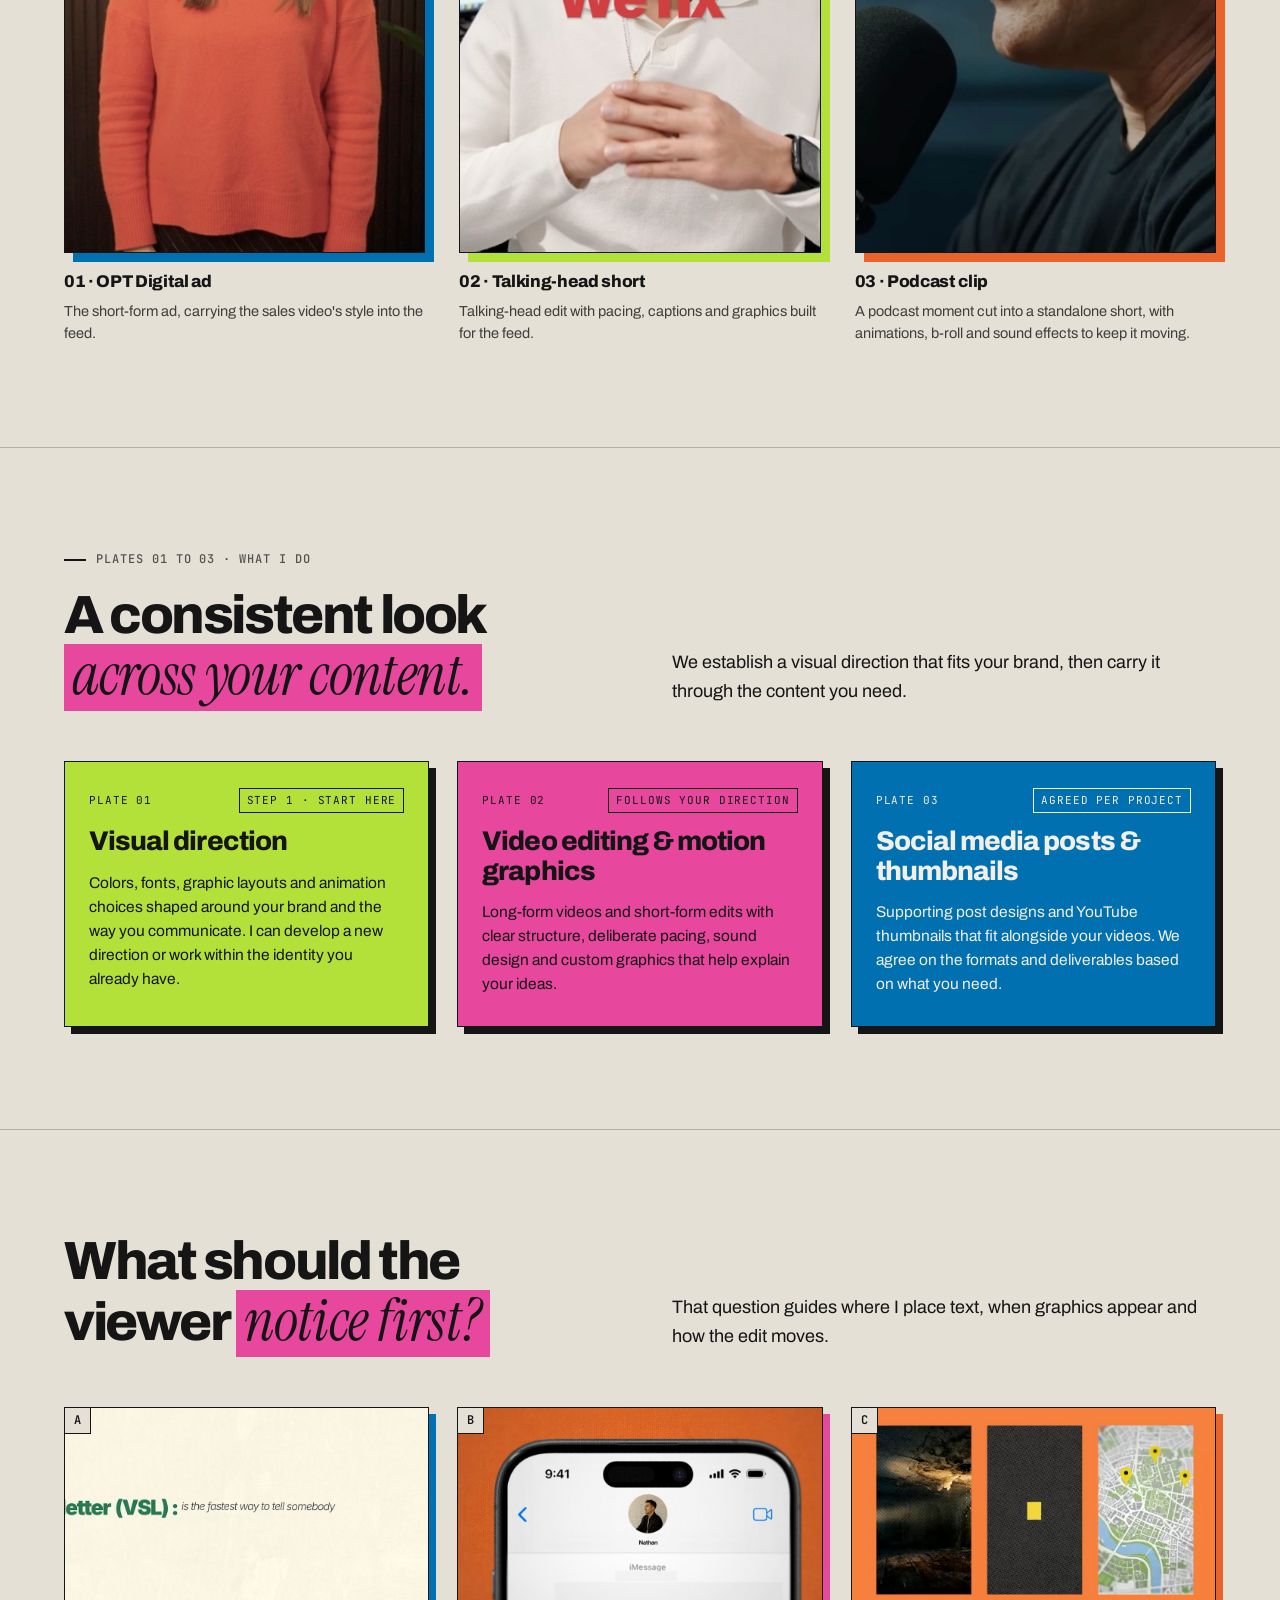
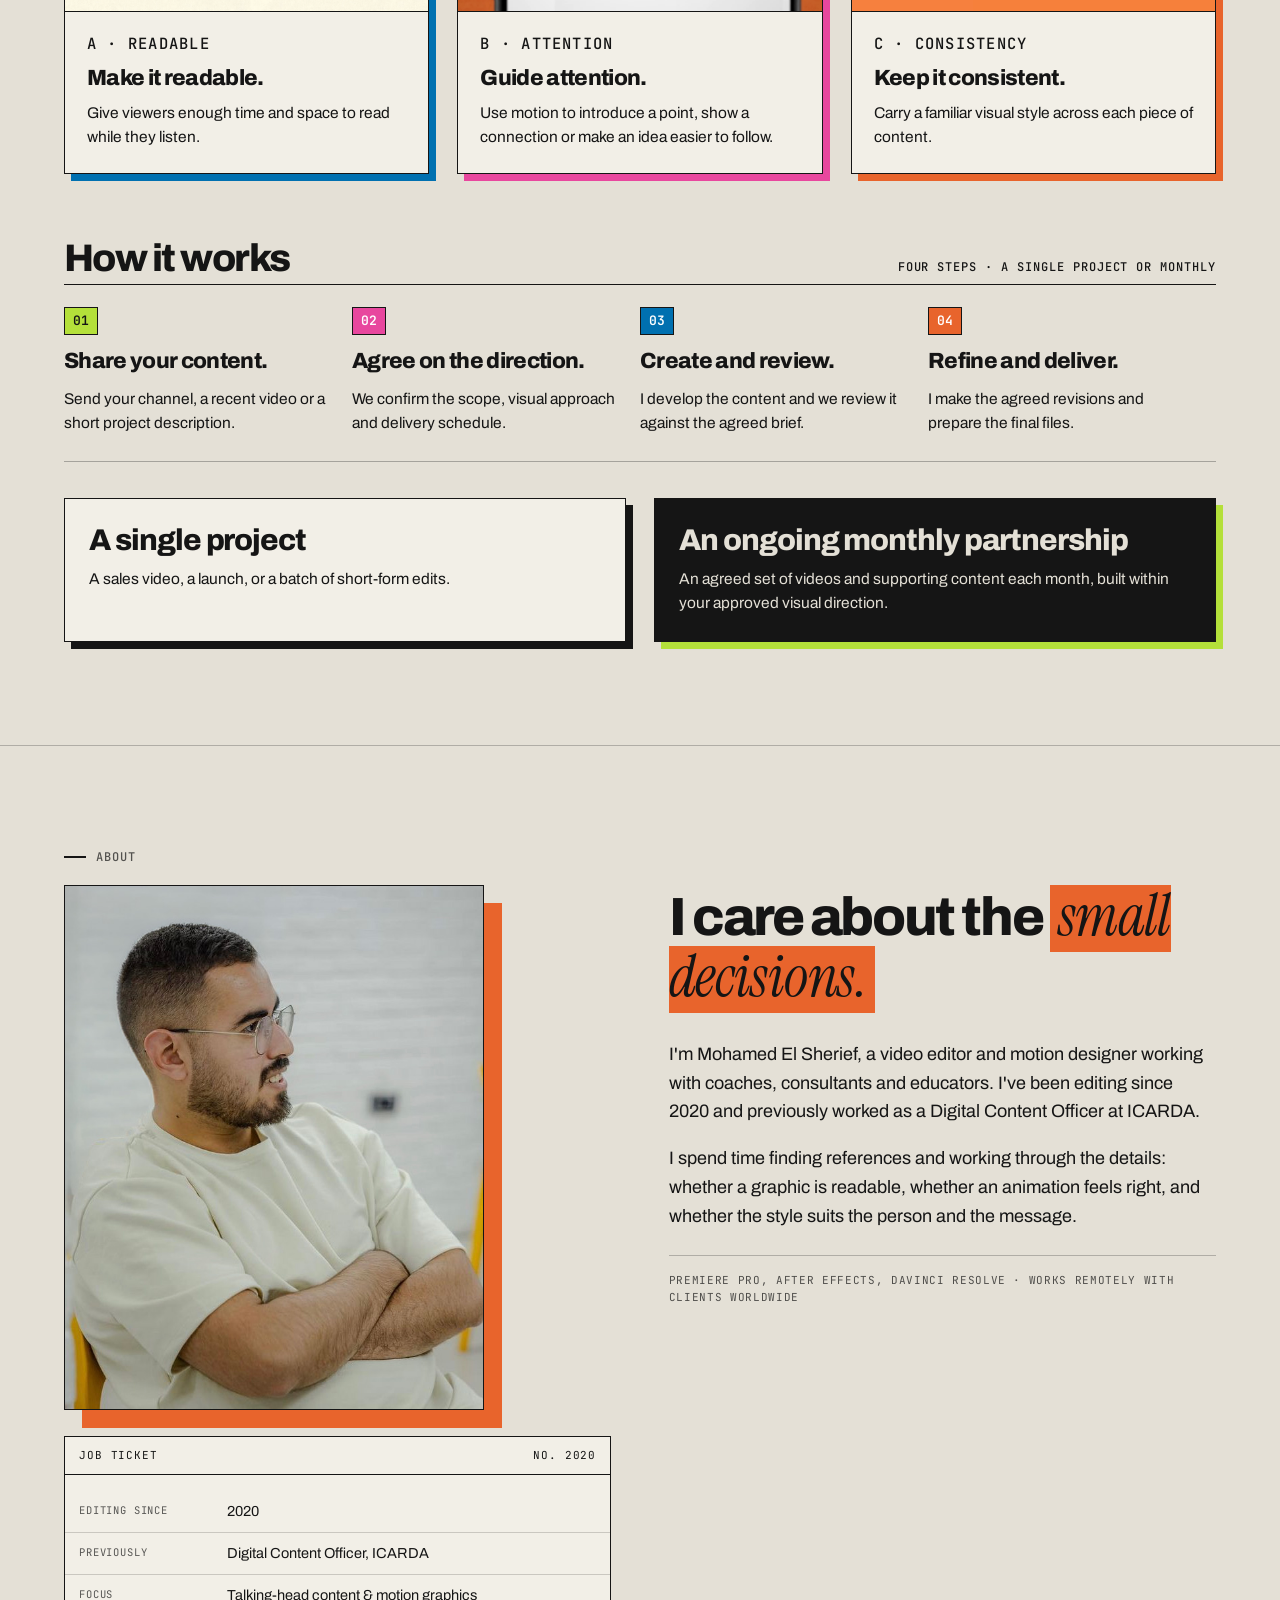
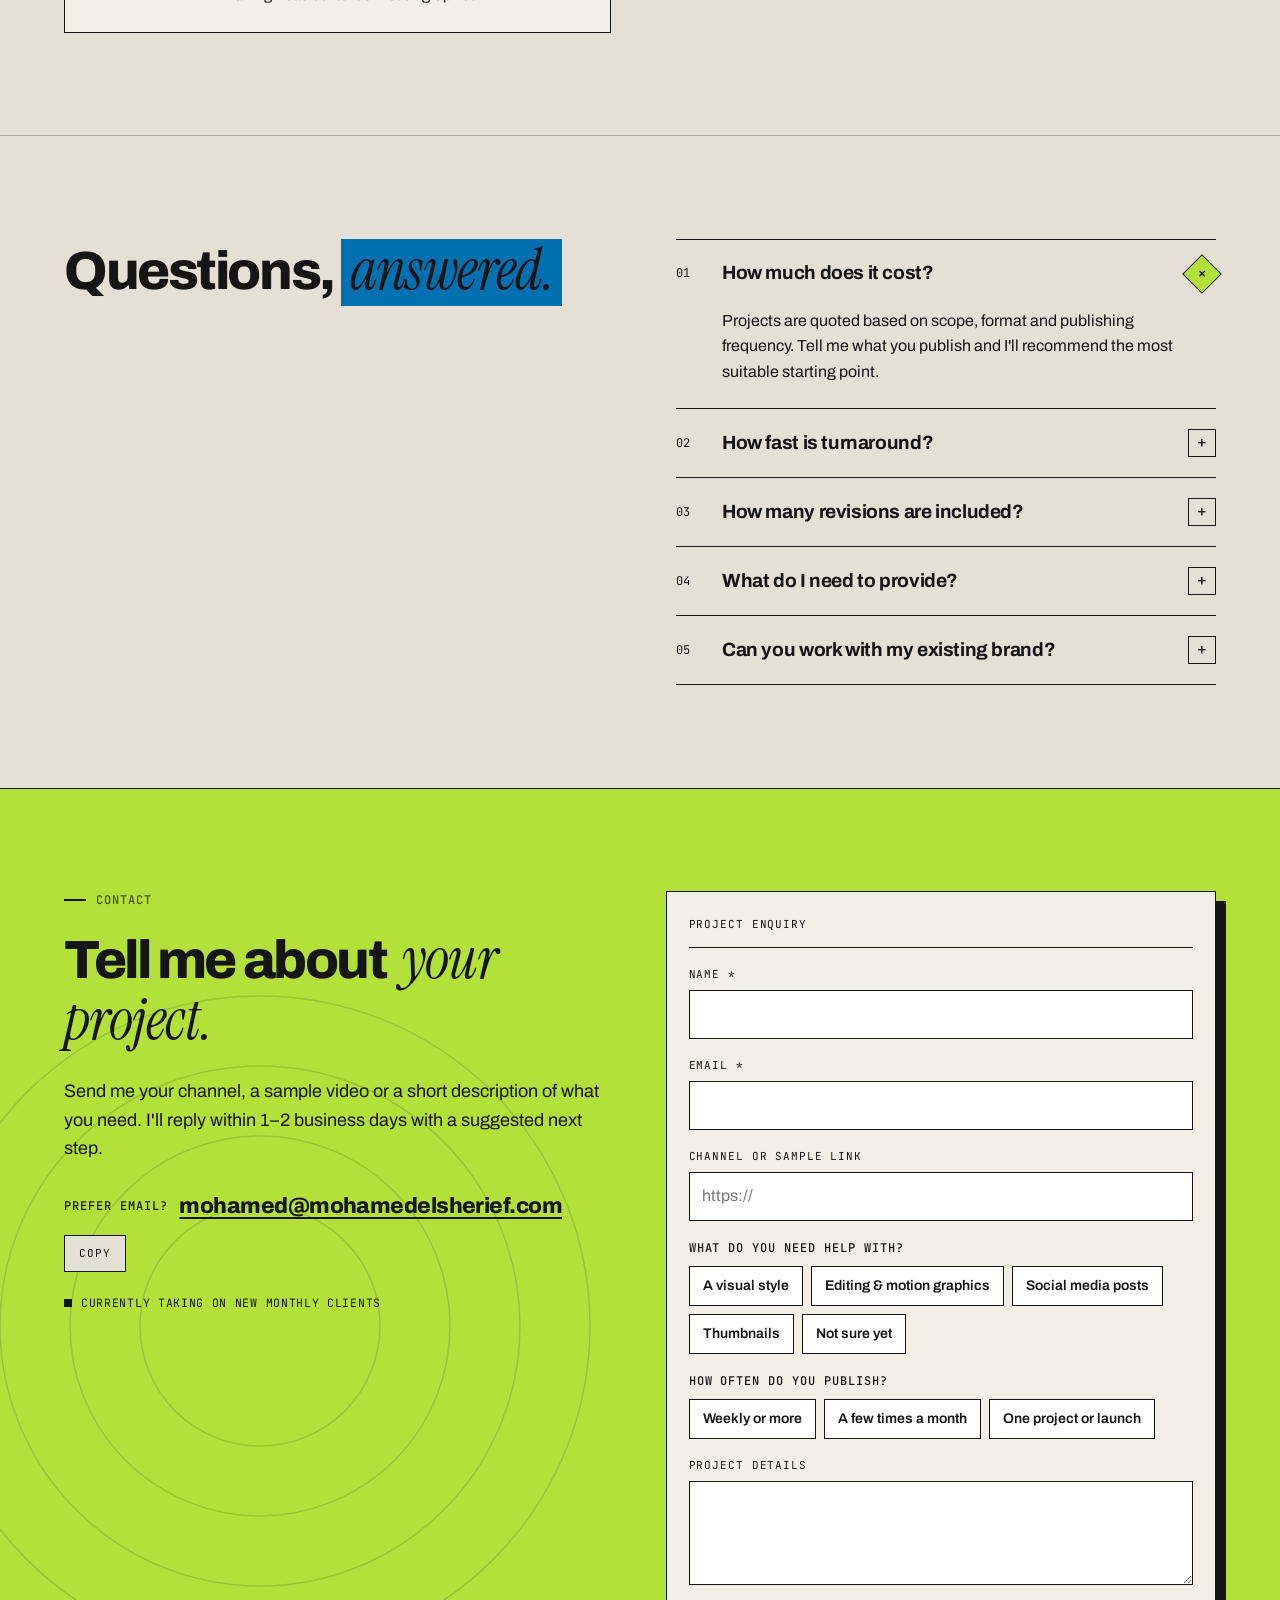
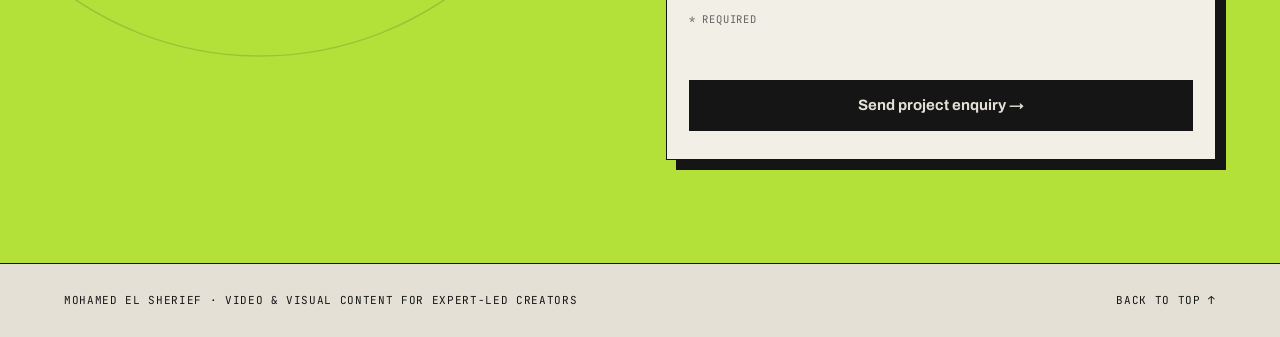
==== commit 0e038ac4: "Switch the enquiry form from mailto to Formspree The mailto handoff could not confirm delivery: it s" ====
--- a/index.html
+++ b/index.html
@@ -328,6 +328,9 @@
 .chip:hover{background:var(--paper)}
 .chip[aria-pressed="true"],.chip.on{background:var(--ink);color:var(--paper);box-shadow:3px 3px 0 var(--lime)}
 .req{font-family:var(--mono);font-size:10.5px;letter-spacing:.08em;text-transform:uppercase;color:rgba(21,21,21,.65)}
+.form-status{min-height:1.2em;font-size:14px;font-weight:600;line-height:1.45}
+.form-status.err-msg{color:#B3005E}
+.form-status.ok-msg{color:#146B2F}
 .sent{border:var(--bd);background:var(--ink);color:var(--paper);box-shadow:10px 10px 0 var(--pink);padding:24px 22px 28px;display:none;flex-direction:column;gap:14px}
 .sent.show{display:flex}
 .form.hide{display:none}
@@ -815,15 +818,21 @@
             <textarea id="details" name="details"></textarea>
           </div>
 
+          <!-- Formspree honeypot: hidden from people, filled in by bots.
+               Any submission with this set is discarded silently. -->
+          <input type="text" name="_gotcha" tabindex="-1" autocomplete="off"
+                 aria-hidden="true" style="display:none">
+
           <p class="req">* Required</p>
+          <p class="form-status" id="form-status" role="status" aria-live="polite"></p>
           <button class="btn" type="submit">Send project enquiry →</button>
         </form>
 
         <div class="sent" id="sent" role="status" aria-live="polite">
-          <span class="sent-tag">Enquiry ready</span>
+          <span class="sent-tag">Enquiry sent</span>
           <h3>Thanks, <span id="sent-name">there</span>.</h3>
-          <p>Your enquiry has opened in your email app, ready to send. If nothing opened, email <a href="mailto:mohamed@mohamedelsherief.com">mohamed@mohamedelsherief.com</a> and I'll reply within 1 to 2 business days.</p>
-          <button class="btn btn-lime" type="button" id="edit-enquiry" style="align-self:flex-start">Edit enquiry</button>
+          <p>Your enquiry is with me. I'll reply within 1–2 business days with a suggested next step. If you'd rather email directly, I'm at <a href="mailto:mohamed@mohamedelsherief.com">mohamed@mohamedelsherief.com</a>.</p>
+          <button class="btn btn-lime" type="button" id="edit-enquiry" style="align-self:flex-start">Send another</button>
         </div>
       </div>
     </div>
@@ -1086,11 +1095,23 @@
     });
   }
 
-  /* ---------------- enquiry form -> pre-filled mail draft ---------------- */
+  /* ---------------- enquiry form -> Formspree ----------------
+     Posts to the endpoint and only reports success on a 2xx response, so the
+     confirmation reflects an actual delivery rather than an assumption.     */
+  var FORMSPREE = 'https://formspree.io/f/meajejzv';
   var form = $('#enquiry'), sent = $('#sent'), sentName = $('#sent-name');
+  var status = $('#form-status');
+
+  var setStatus = function (text, kind) {
+    if (!status) return;
+    status.textContent = text || '';
+    status.className = 'form-status' + (kind ? ' ' + kind : '');
+  };
+
   if (form) {
     form.addEventListener('submit', function (e) {
       e.preventDefault();
+
       var name = form.name.value.trim();
       var email = form.email.value.trim();
       var ok = true;
@@ -1099,33 +1120,69 @@
       fName.classList.toggle('invalid', !name); if (!name) ok = false;
       var emailOk = /^[^\s@]+@[^\s@]+\.[^\s@]+$/.test(email);
       fEmail.classList.toggle('invalid', !emailOk); if (!emailOk) ok = false;
-      if (!ok) { (!name ? form.name : form.email).focus(); return; }
+      if (!ok) {
+        setStatus('Please check the highlighted fields.', 'err-msg');
+        (!name ? form.name : form.email).focus();
+        return;
+      }
 
       var help = picked('#help-chips'), freq = picked('#freq-chips');
-      var body = [
-        'Name: ' + name,
-        'Email: ' + email,
-        'Channel or sample: ' + (form.link.value.trim() || '—'),
-        'Help with: ' + (help.length ? help.join(', ') : '—'),
-        'Publishes: ' + (freq.length ? freq[0] : '—'),
-        '',
-        form.details.value.trim() || '(no further details)'
-      ].join('\n');
-
-      window.location.href = 'mailto:' + EMAIL +
-        '?subject=' + encodeURIComponent('Project enquiry — ' + name) +
-        '&body=' + encodeURIComponent(body);
-
-      sentName.textContent = name;
-      form.classList.add('hide');
-      sent.classList.add('show');
+      var btn = form.querySelector('button[type="submit"]');
+      var label = btn.textContent;
+
+      btn.disabled = true;
+      setStatus('Sending…', '');
+
+      fetch(FORMSPREE, {
+        method: 'POST',
+        headers: { 'Accept': 'application/json', 'Content-Type': 'application/json' },
+        body: JSON.stringify({
+          name: name,
+          email: email,                       /* Formspree uses this as reply-to */
+          link: form.link.value.trim() || '—',
+          help: help.length ? help.join(', ') : '—',
+          publishes: freq.length ? freq[0] : '—',
+          details: form.details.value.trim() || '(no further details)',
+          _subject: 'Project enquiry — ' + name,
+          _gotcha: form._gotcha ? form._gotcha.value : ''
+        })
+      })
+        .then(function (res) {
+          return res.json().catch(function () { return {}; })
+            .then(function (data) { return { ok: res.ok, data: data }; });
+        })
+        .then(function (r) {
+          if (r.ok) {
+            setStatus('', '');
+            sentName.textContent = name;
+            form.reset();
+            $$('.chip').forEach(function (c) { c.setAttribute('aria-pressed', 'false'); });
+            form.classList.add('hide');
+            sent.classList.add('show');
+            return;
+          }
+          var detail = '';
+          if (r.data.errors && r.data.errors.length) {
+            detail = r.data.errors.map(function (x) { return x.message; }).join(' ');
+          } else if (r.data.error) {
+            detail = r.data.error;
+          }
+          setStatus(detail || ('That did not send. Please email ' + EMAIL + ' instead.'), 'err-msg');
+        })
+        .catch(function () {
+          setStatus('No connection, so that did not send. Please email ' + EMAIL + ' instead.', 'err-msg');
+        })
+        .then(function () { btn.disabled = false; btn.textContent = label; });
     });
   }
+
   var edit = $('#edit-enquiry');
   if (edit) {
     edit.addEventListener('click', function () {
       sent.classList.remove('show');
       form.classList.remove('hide');
+      setStatus('', '');
+      $$('.field.invalid').forEach(function (f) { f.classList.remove('invalid'); });
       form.name.focus();
     });
   }
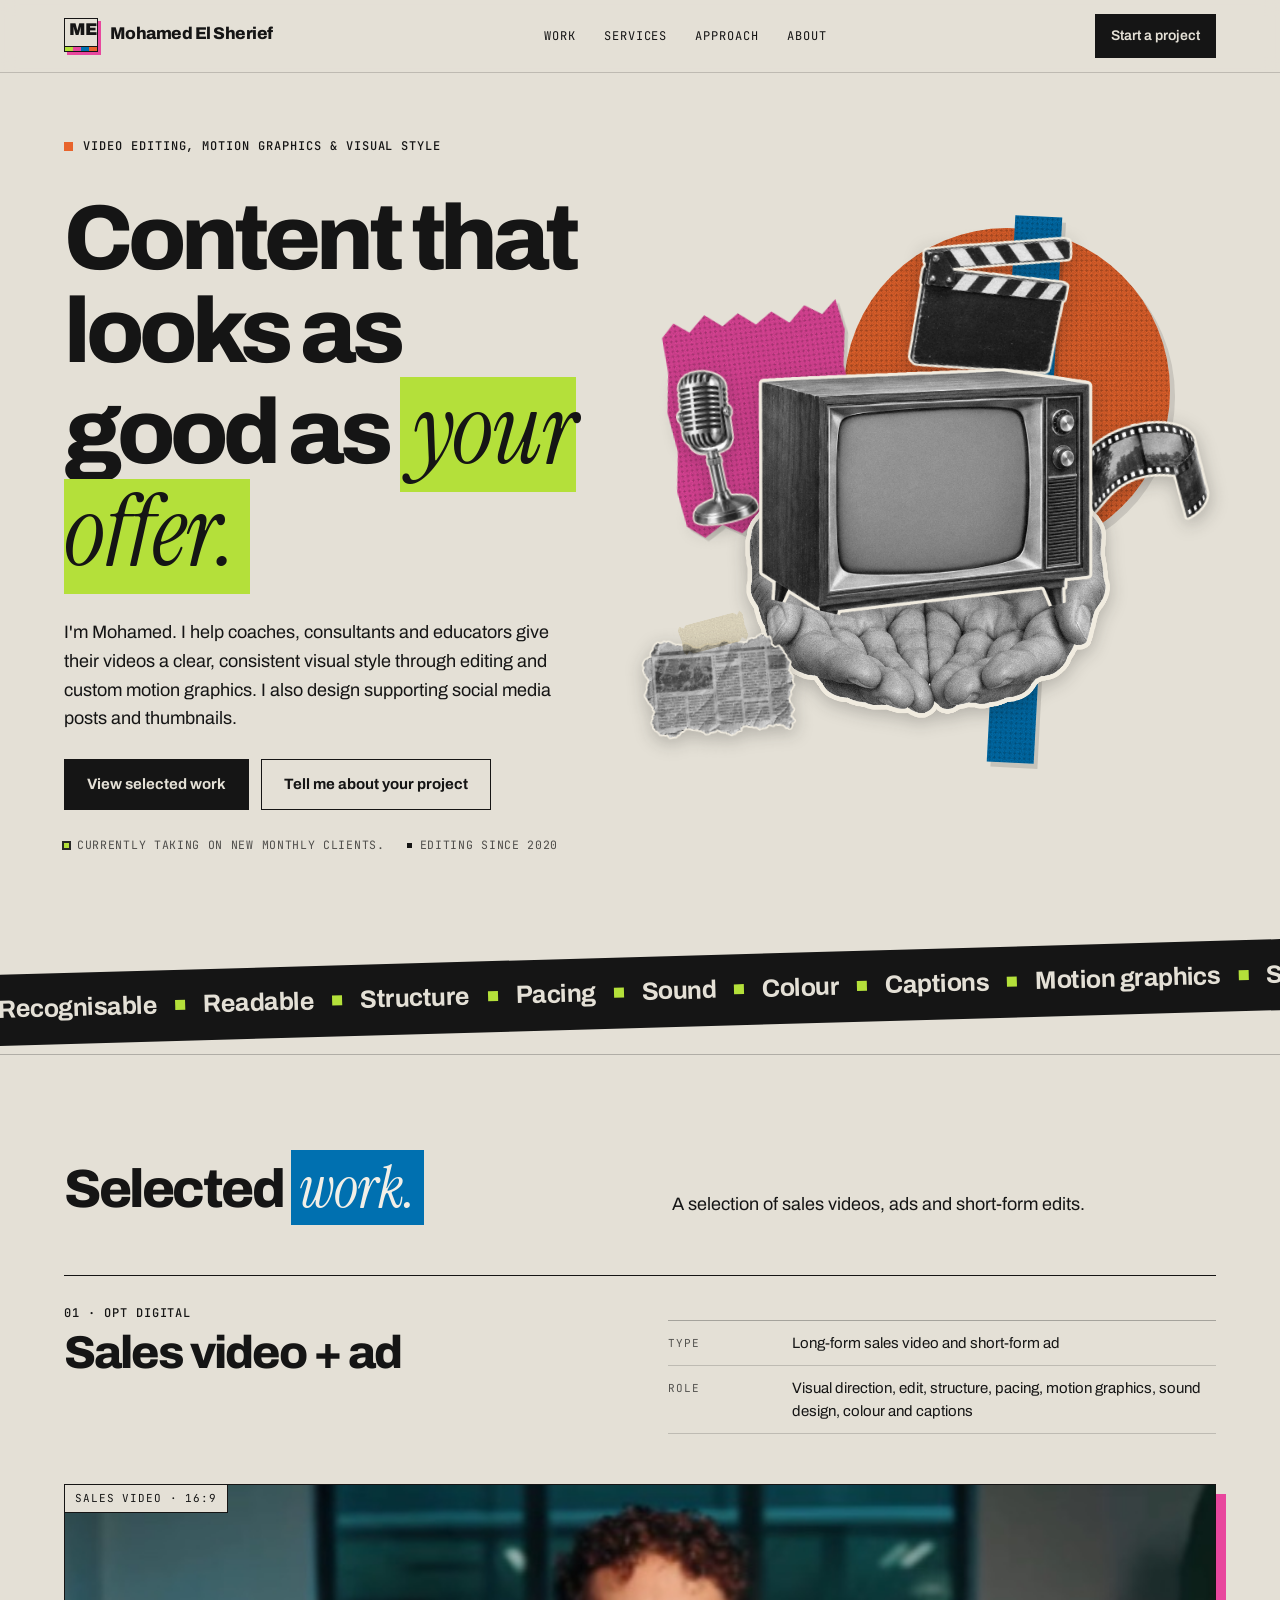
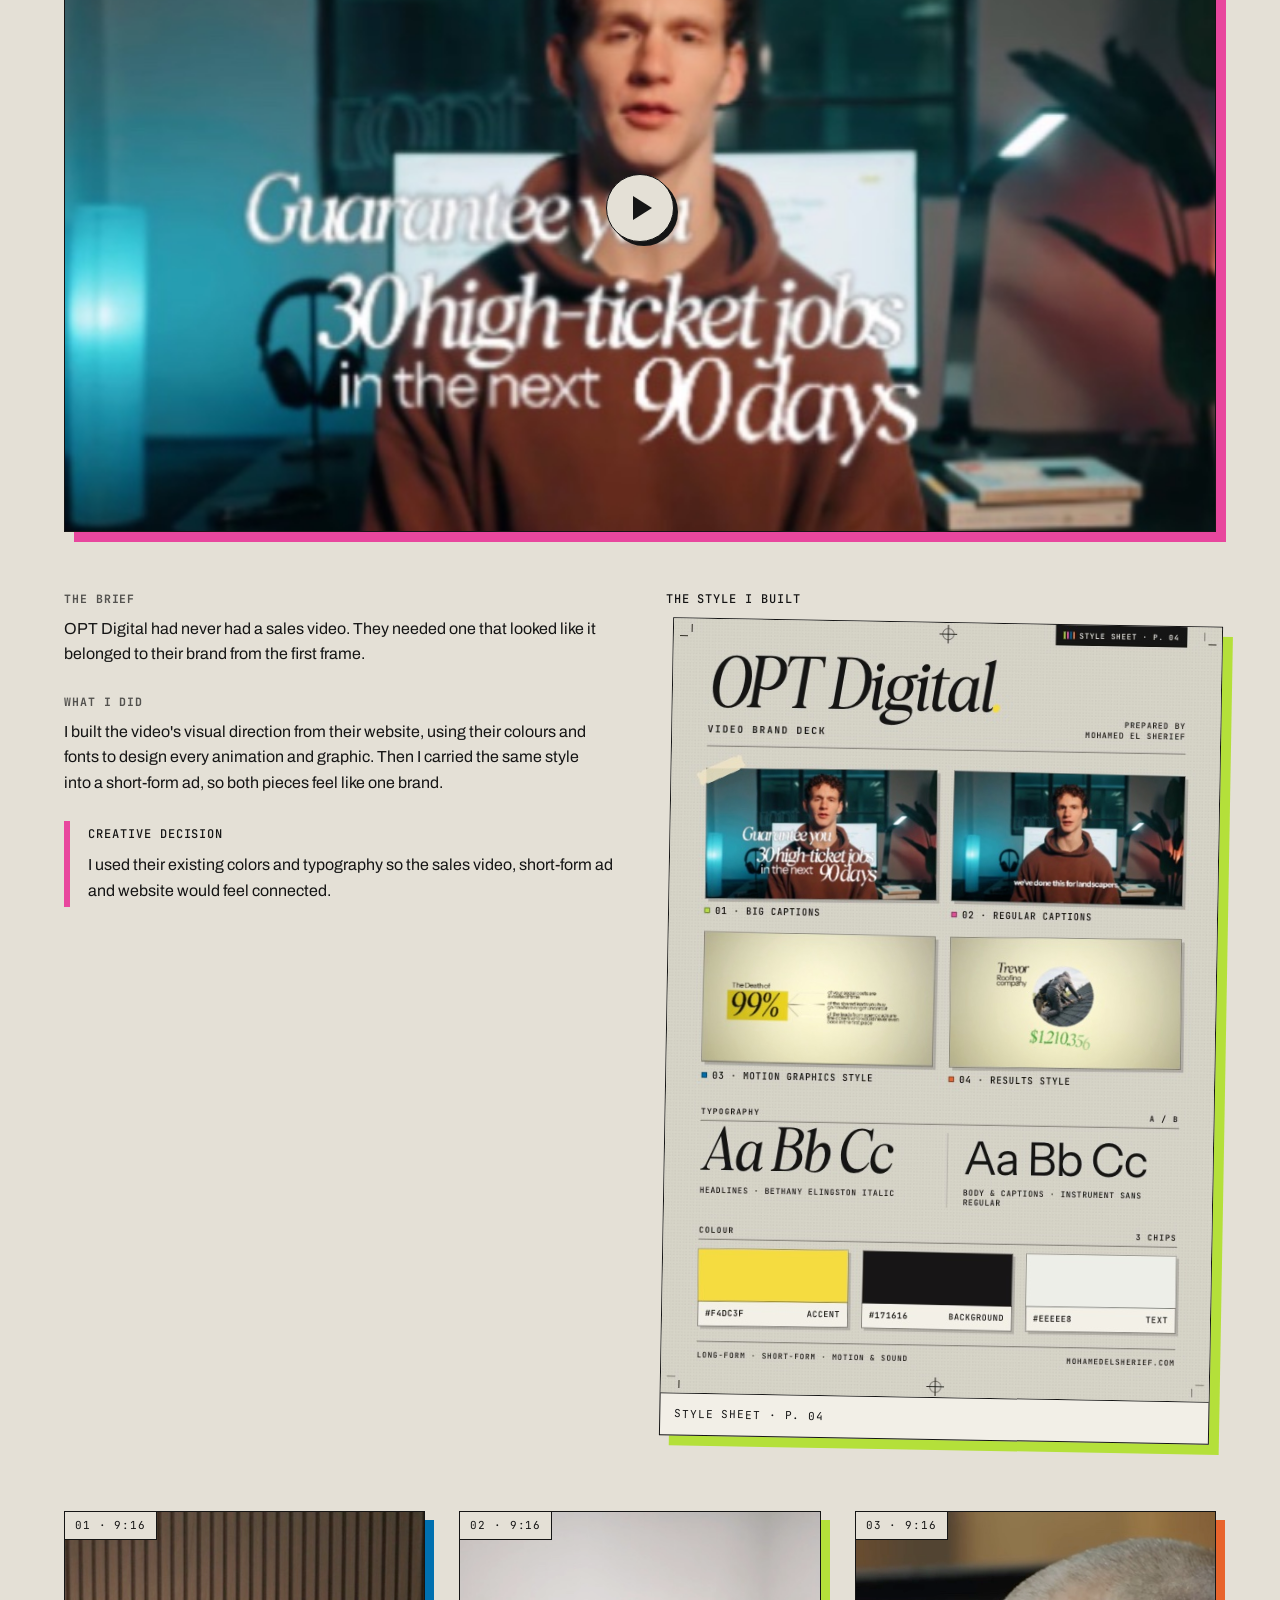
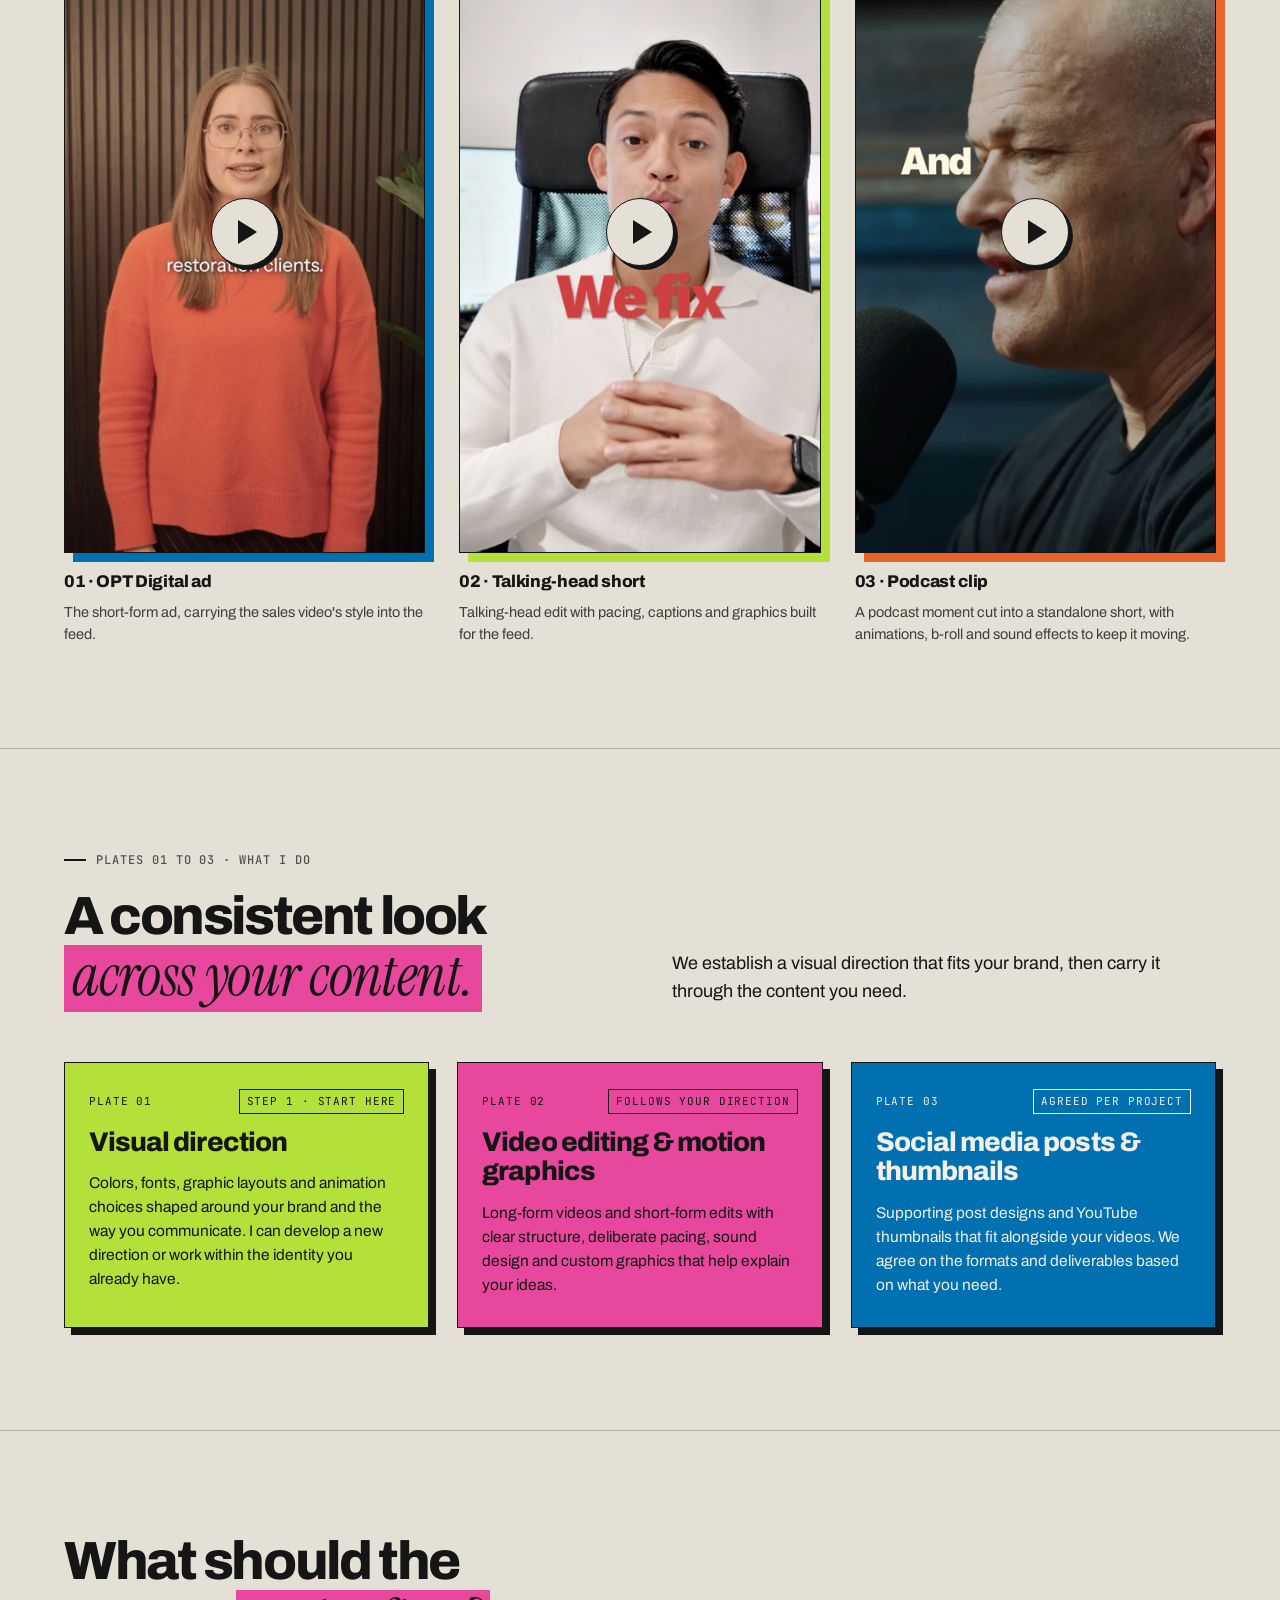
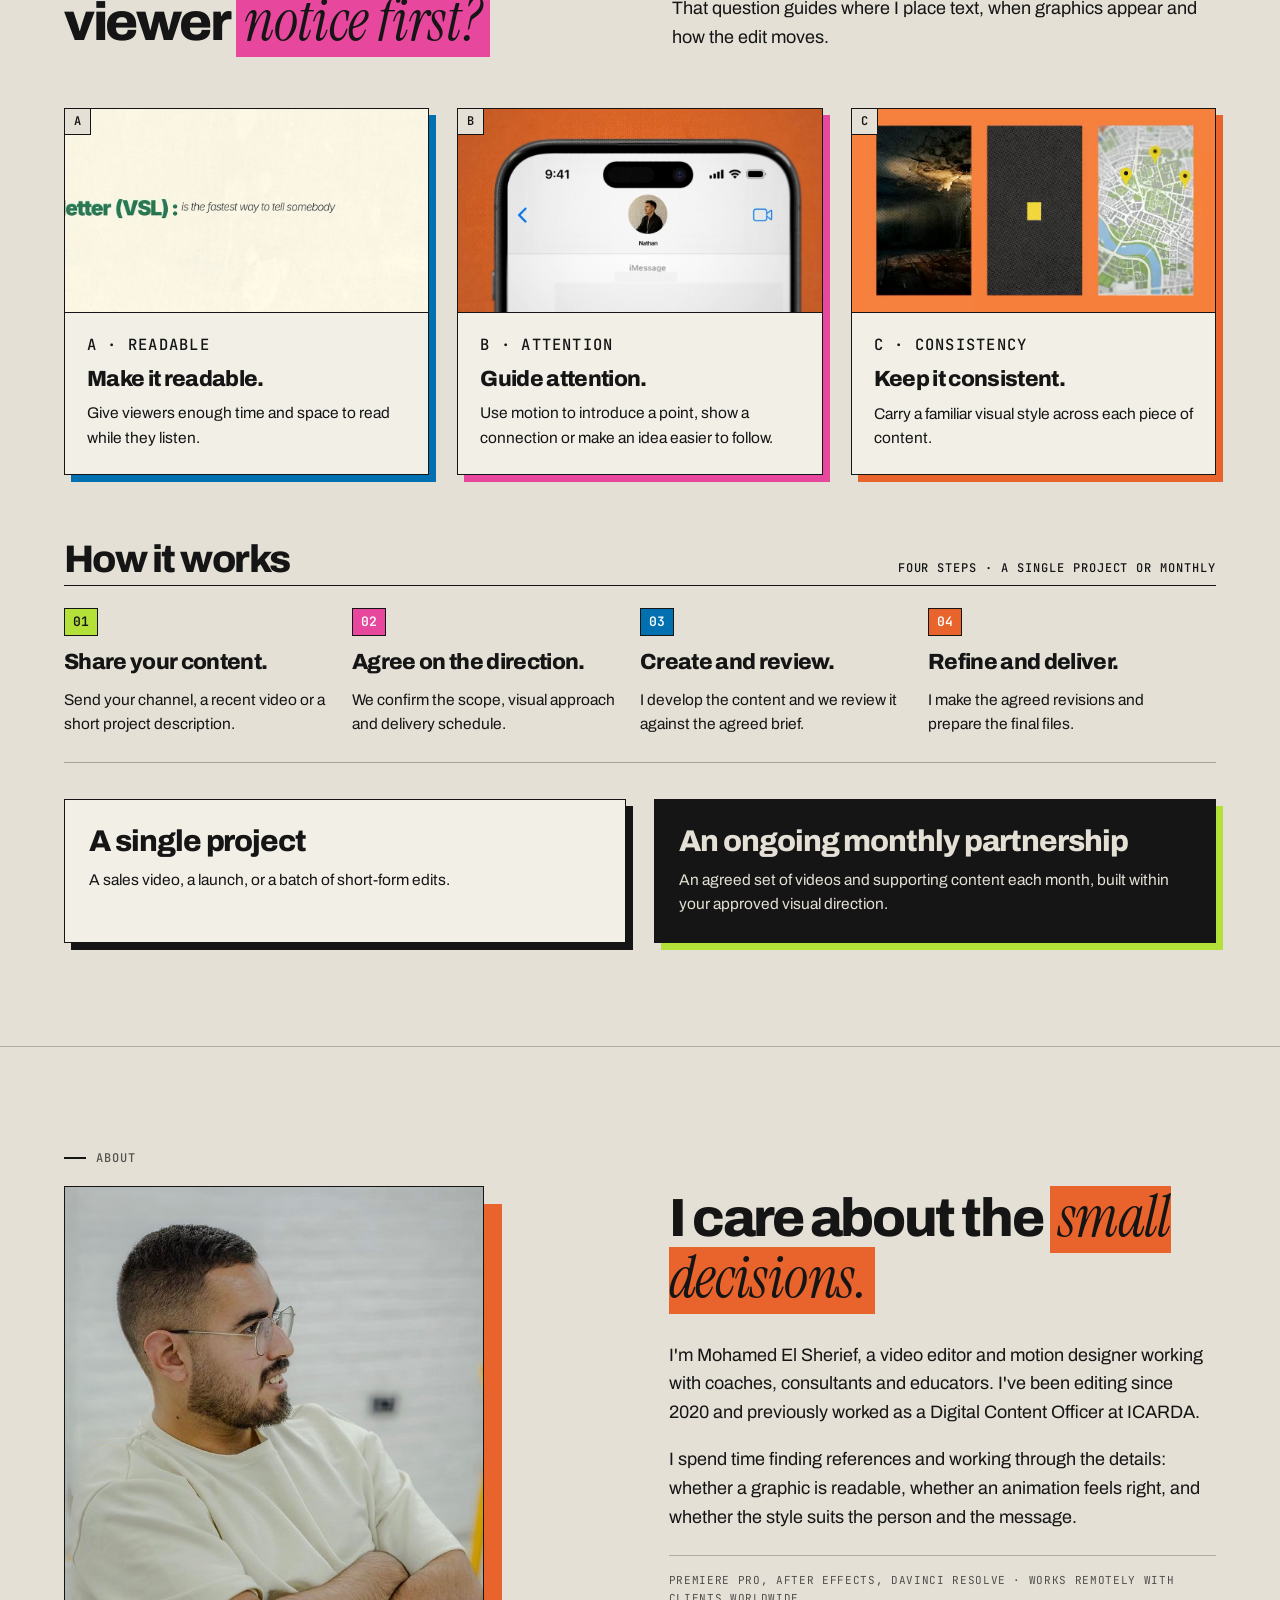
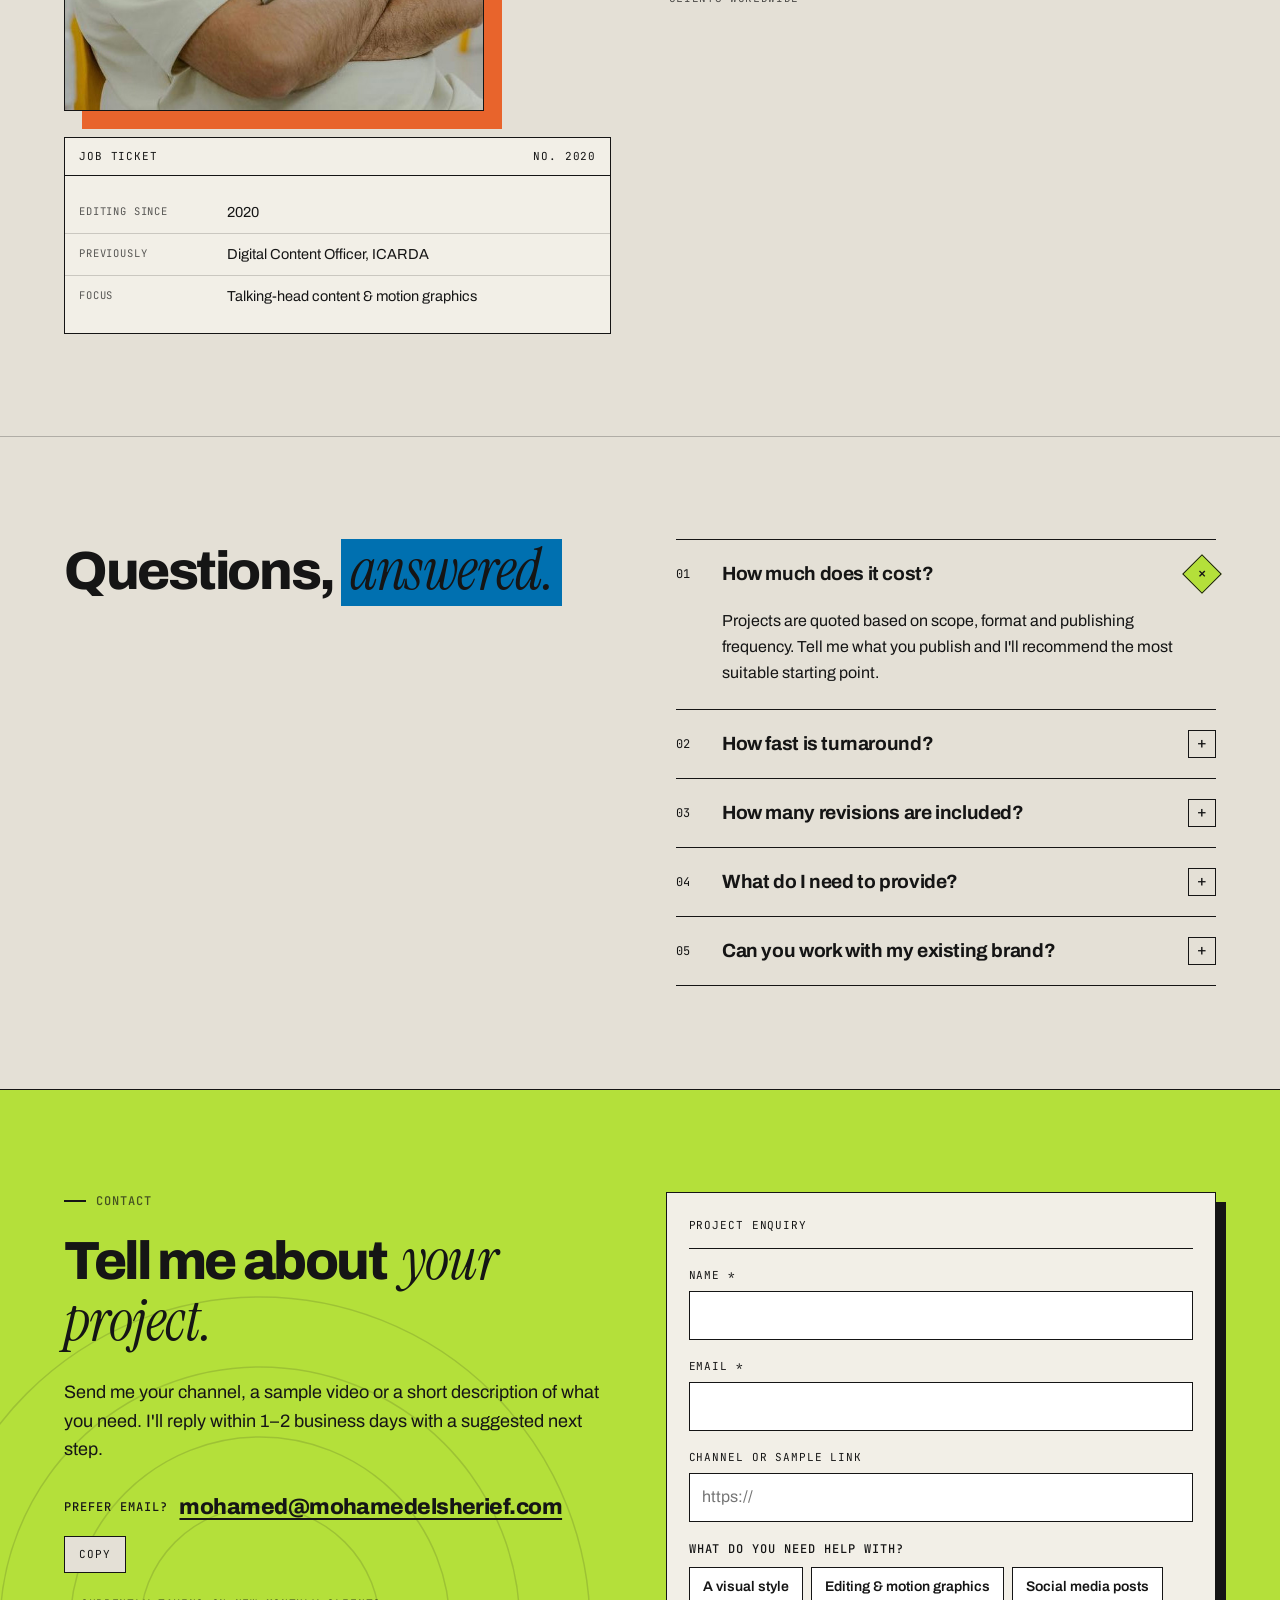
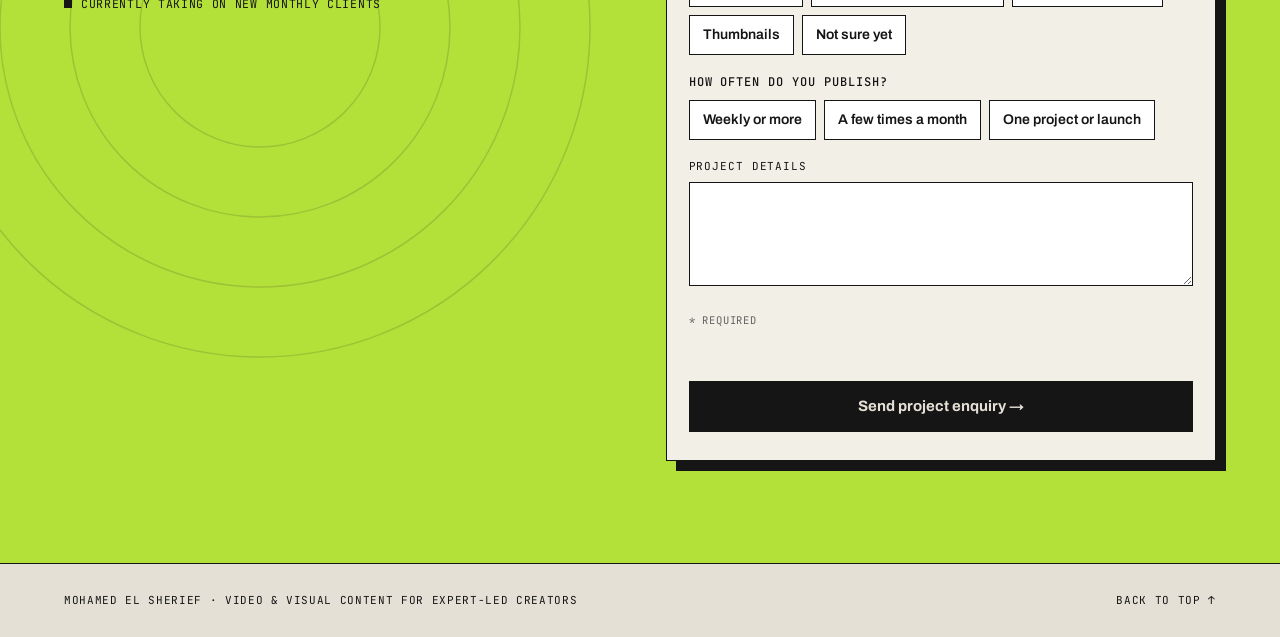
==== commit 1fdeece7: "Use the full OPT Digital style sheet page as the preview The previous asset was a crop that stopped " ====
--- a/index.html
+++ b/index.html
@@ -540,9 +540,9 @@
              When it is, wrap this figure in a link and restore a "View the full
              style sheet" call to action. -->
         <figure class="deck deck-static">
-          <img src="assets/opt/deck-preview.jpg" alt="A page from the OPT Digital visual style sheet" loading="lazy" width="900" height="777">
+          <img src="assets/opt/deck-preview.jpg" alt="Page 4 of the OPT Digital video brand deck, showing caption styles, motion graphics, typography and the colour palette" loading="lazy" width="619" height="874">
           <figcaption class="deck-foot">
-            <span>Visual style preview</span>
+            <span>Style sheet · p. 04</span>
           </figcaption>
         </figure>
       </div>
